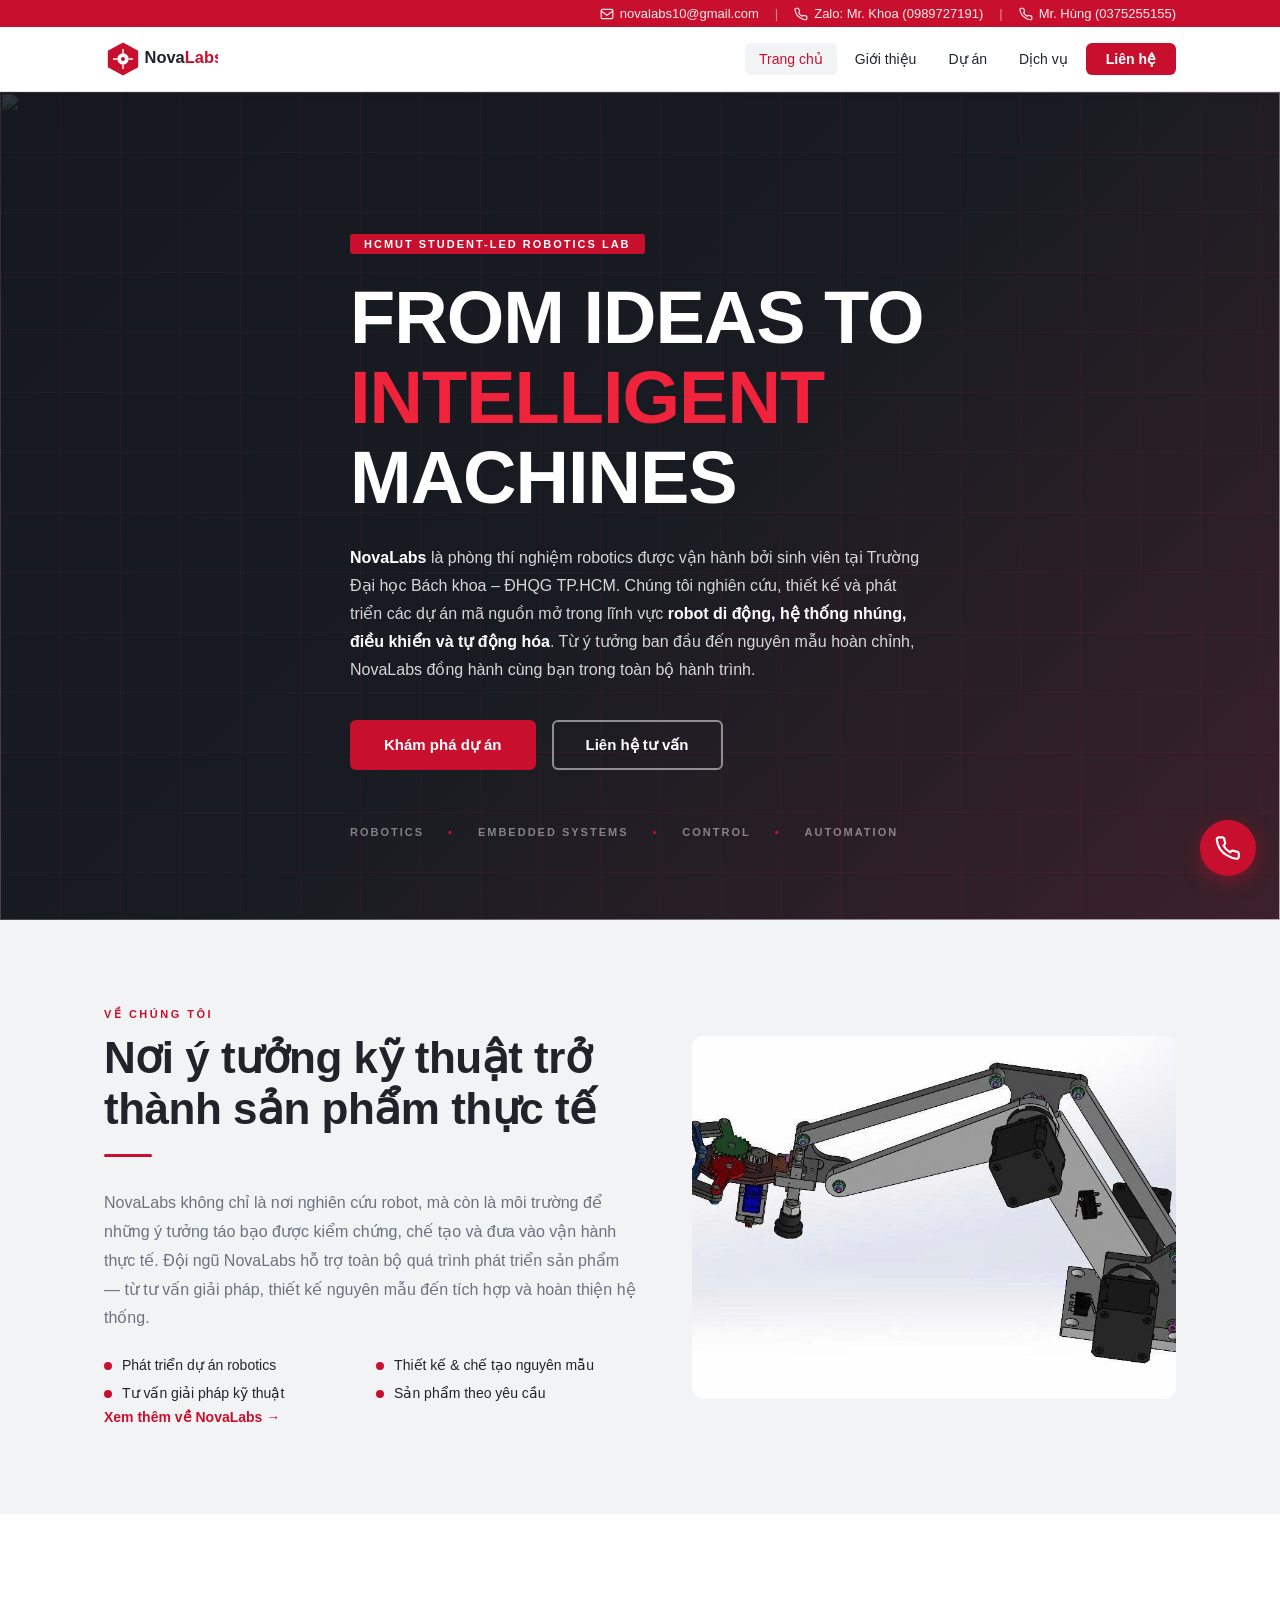
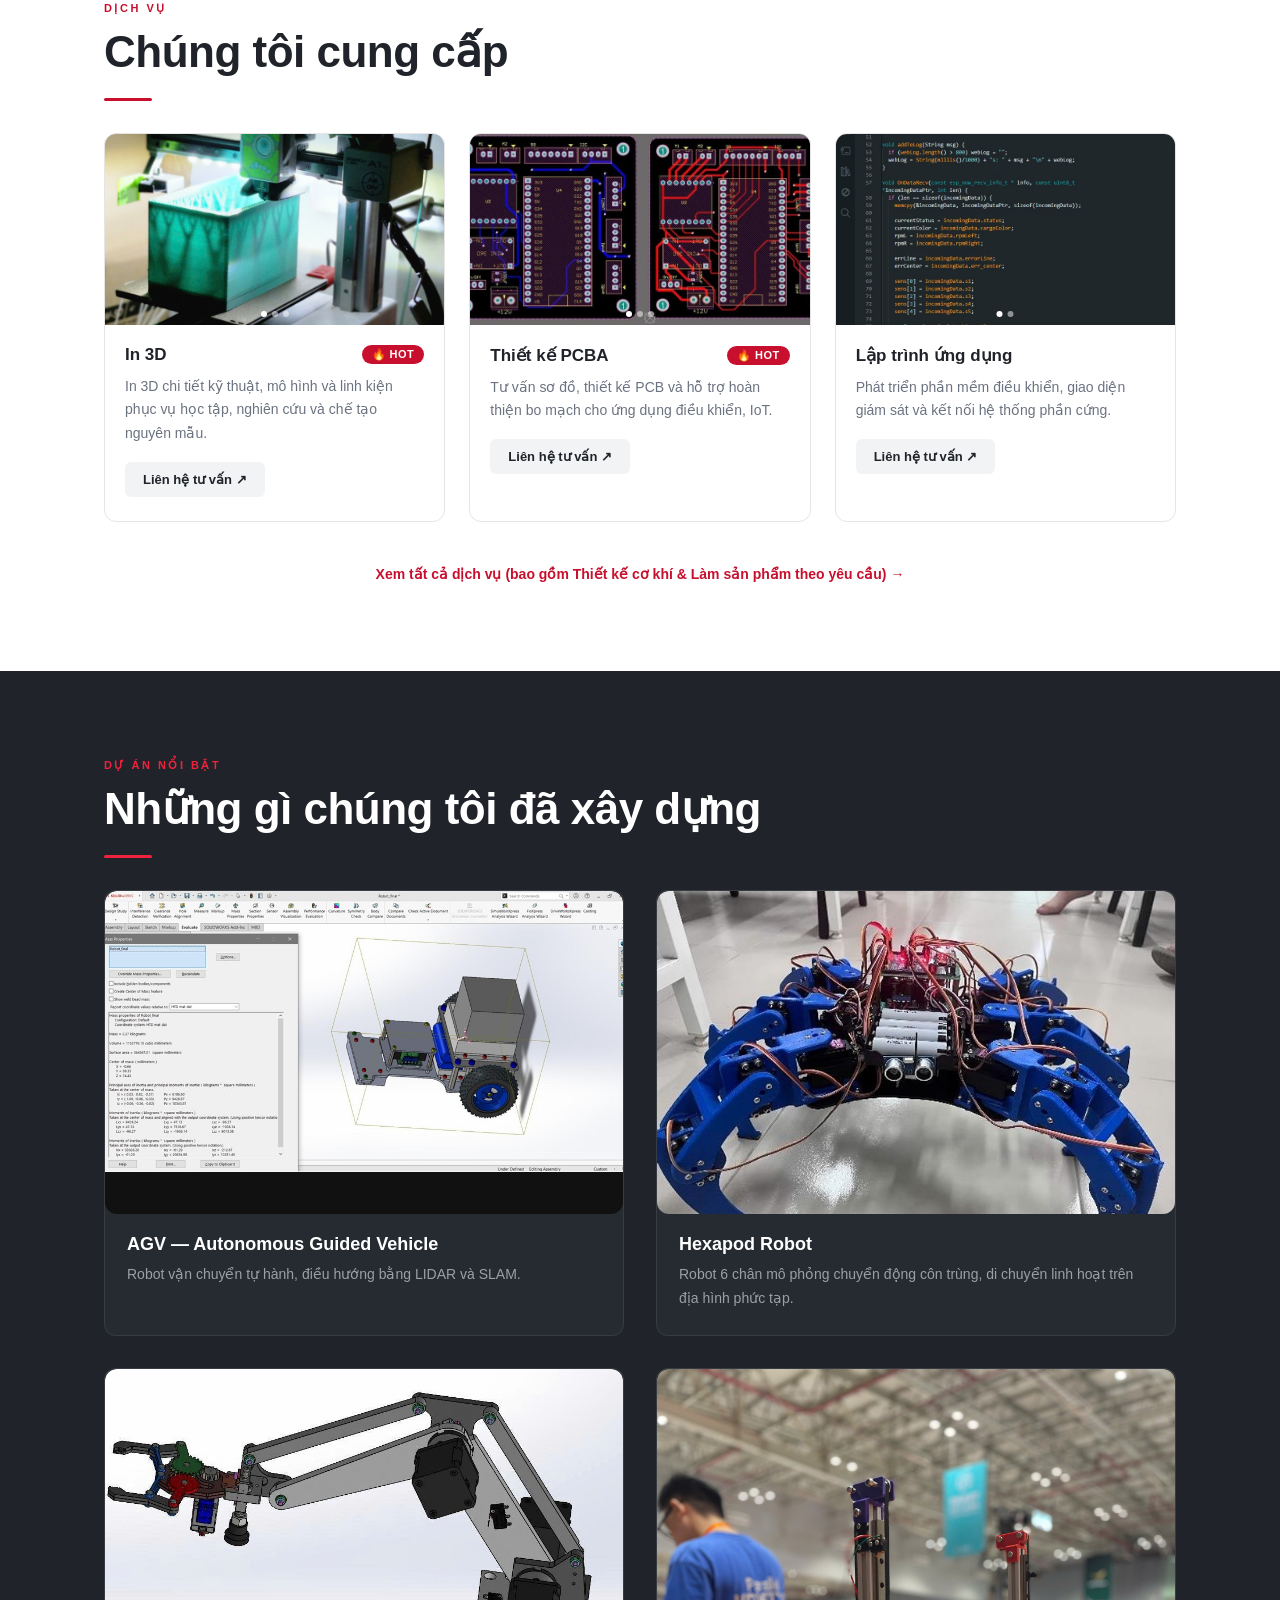
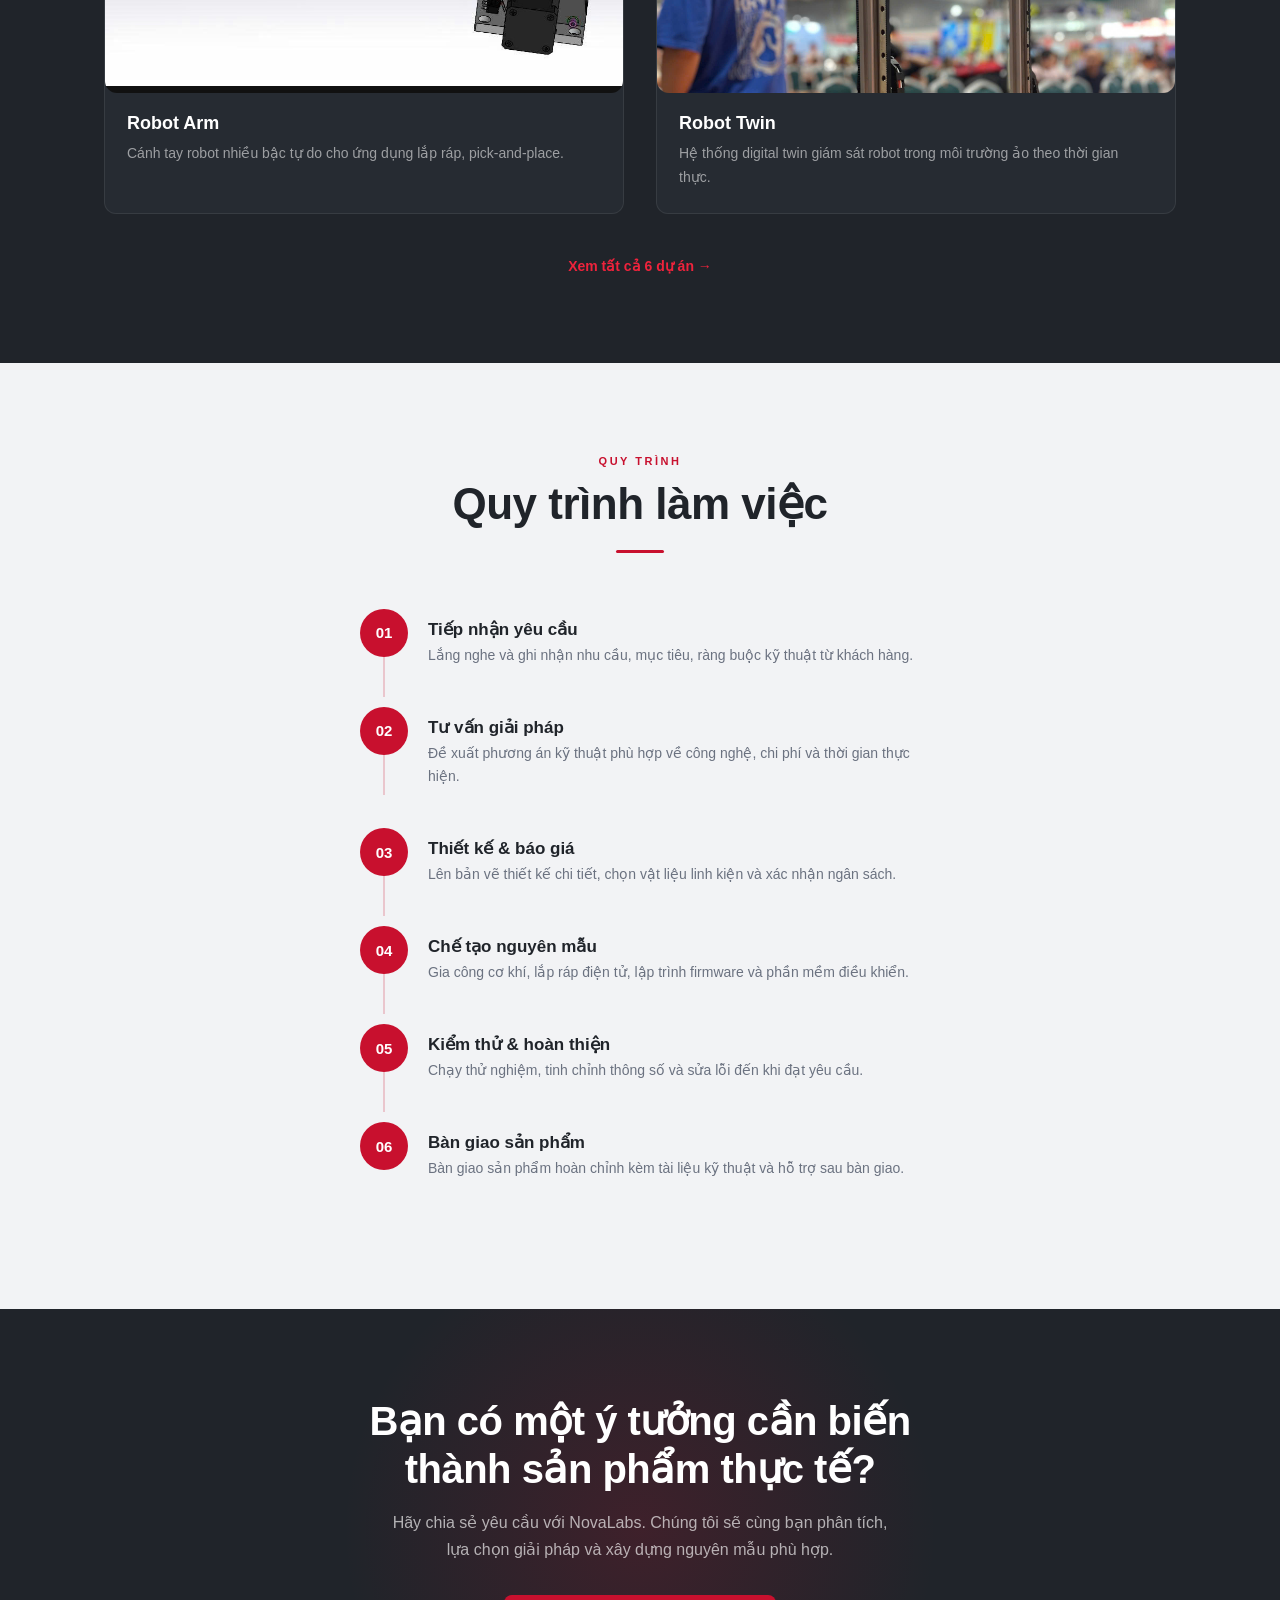
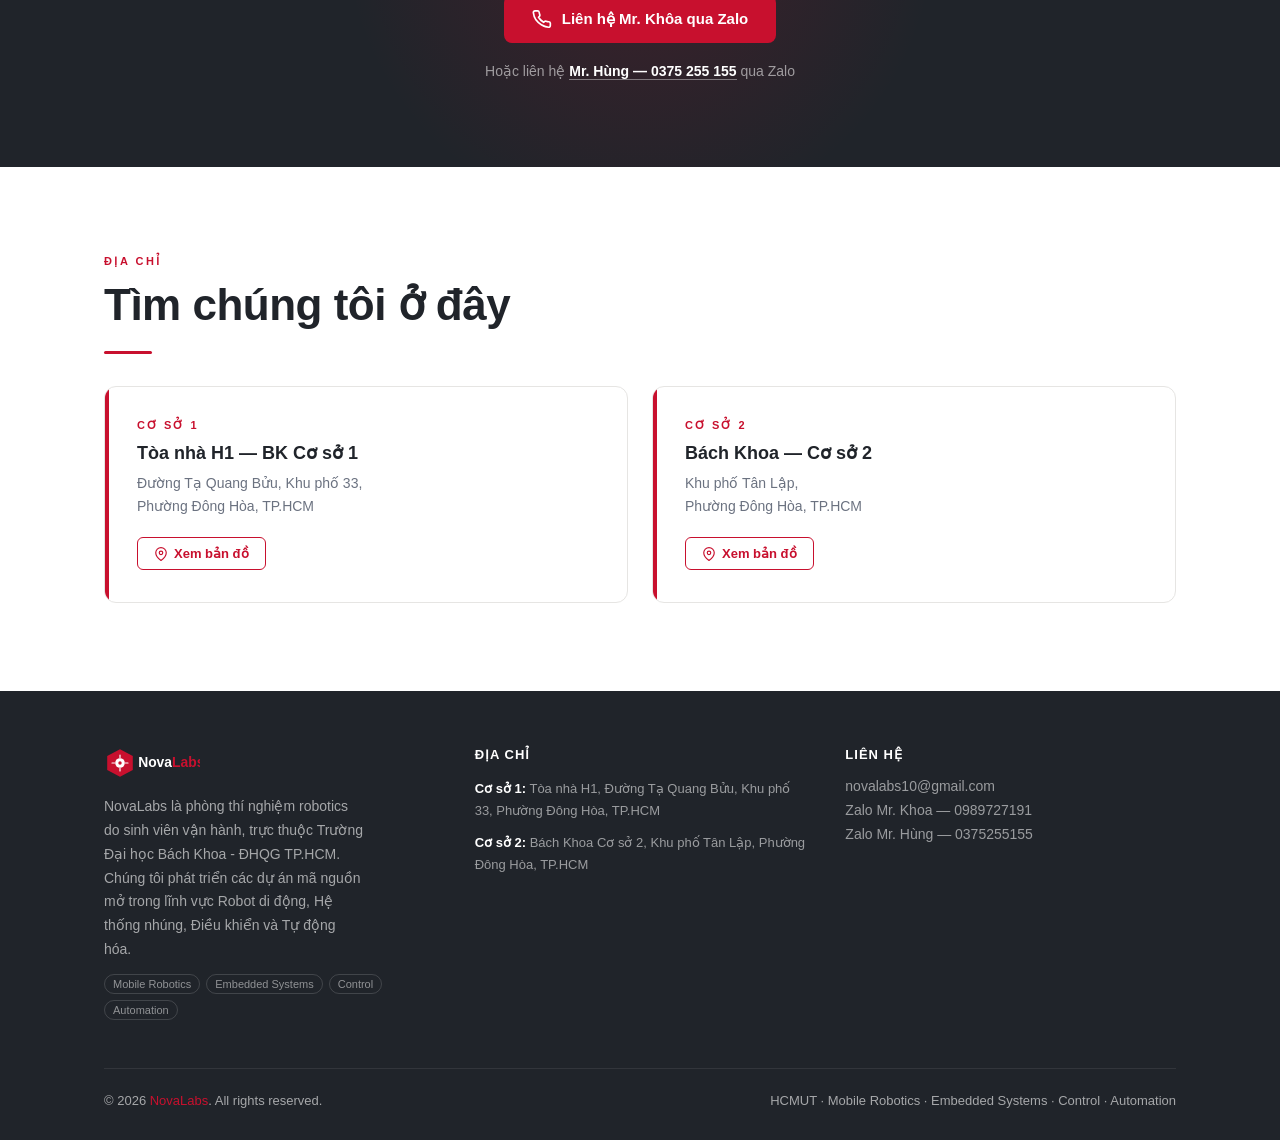
==== index.html @ 03d1bcef "Add files via upload" ====
<!DOCTYPE html>
<html lang="vi">
<head>
<meta charset="UTF-8">
<meta name="viewport" content="width=device-width, initial-scale=1.0">
<title>NovaLabs — HCMUT Student-led Robotics Lab</title>
<link rel="stylesheet" href="css/style.css">
</head>
<body data-page="home">

<div id="site-header"></div>

<!-- HERO -->
<section class="hero" id="hero" style="padding:0;">
  <img src="asset/hcmut_background.jpeg" alt="" class="hero-bg-img">
  <div class="hero-bg-overlay"></div>
  <div class="hero-grid"></div>
  <div class="hero-content">
    <div class="hero-label">HCMUT Student-led Robotics Lab</div>
    <h1 class="hero-title">FROM IDEAS TO<br><span class="accent">INTELLIGENT</span><br>MACHINES</h1>
    <p class="hero-desc">
      <strong>NovaLabs</strong> là phòng thí nghiệm robotics được vận hành bởi sinh viên tại Trường Đại học Bách khoa – ĐHQG TP.HCM.
      Chúng tôi nghiên cứu, thiết kế và phát triển các dự án mã nguồn mở trong lĩnh vực
      <strong>robot di động, hệ thống nhúng, điều khiển và tự động hóa</strong>.
      Từ ý tưởng ban đầu đến nguyên mẫu hoàn chỉnh, NovaLabs đồng hành cùng bạn trong toàn bộ hành trình.
    </p>
    <div class="hero-btns">
      <a href="projects.html" class="btn-primary">Khám phá dự án</a>
      <a href="contact.html" class="btn-outline">Liên hệ tư vấn</a>
    </div>
    <div class="hero-tags">
      <span>ROBOTICS</span><span class="dot">•</span>
      <span>EMBEDDED SYSTEMS</span><span class="dot">•</span>
      <span>CONTROL</span><span class="dot">•</span>
      <span>AUTOMATION</span>
    </div>
  </div>
</section>

<!-- ABOUT PREVIEW -->
<section id="about-preview">
  <div class="section-inner">
    <div class="about-preview-grid">
      <div>
        <div class="section-label">Về chúng tôi</div>
        <h2 class="section-title">Nơi ý tưởng kỹ thuật trở thành sản phẩm thực tế</h2>
        <div class="section-divider"></div>
        <p style="font-size:16px;color:var(--gray);line-height:1.8;margin-bottom:24px;">
          NovaLabs không chỉ là nơi nghiên cứu robot, mà còn là môi trường để những ý tưởng táo bạo được kiểm chứng, chế tạo và đưa vào vận hành thực tế. Đội ngũ NovaLabs hỗ trợ toàn bộ quá trình phát triển sản phẩm — từ tư vấn giải pháp, thiết kế nguyên mẫu đến tích hợp và hoàn thiện hệ thống.
        </p>
        <div class="about-points">
          <div class="about-point">Phát triển dự án robotics</div>
          <div class="about-point">Thiết kế &amp; chế tạo nguyên mẫu</div>
          <div class="about-point">Tư vấn giải pháp kỹ thuật</div>
          <div class="about-point">Sản phẩm theo yêu cầu</div>
        </div>
        <a href="about.html" class="link-more">Xem thêm về NovaLabs →</a>
      </div>
      <div class="about-visual">
        <img src="project/project_robotarm.jpg" alt="NovaLabs Project">
        <div class="about-accent"></div>
      </div>
    </div>
  </div>
</section>

<!-- SERVICES PREVIEW -->
<section id="services">
  <div class="section-inner">
    <div class="section-label">Dịch vụ</div>
    <h2 class="section-title">Chúng tôi cung cấp</h2>
    <div class="section-divider"></div>
    <div class="services-grid">

      <div class="service-card">
        <div class="service-img-wrap" id="home-svc-3d">
          <img src="service/service_in3d_1.jpg" class="active" alt="In 3D">
          <img src="service/service_in3d_2.jpg" alt="In 3D">
          <img src="service/service_in3d_3.jpg" alt="In 3D">
          <div class="service-img-dots" id="home-dots-3d"></div>
        </div>
        <div class="service-card-body">
          <div class="service-head">
            <div class="service-name">In 3D</div>
            <span class="hot-badge">🔥 HOT</span>
          </div>
          <p>In 3D chi tiết kỹ thuật, mô hình và linh kiện phục vụ học tập, nghiên cứu và chế tạo nguyên mẫu.</p>
          <a href="https://zalo.me/84989727191" target="_blank" class="btn-contact">Liên hệ tư vấn ↗</a>
        </div>
      </div>

      <div class="service-card">
        <div class="service-img-wrap" id="home-svc-pcb">
          <img src="service/service_pcb1.jpg" class="active" alt="PCBA">
          <img src="service/service_pcb2.jpg" alt="PCBA">
          <img src="service/service_pcb3.jpg" alt="PCBA">
          <div class="service-img-dots" id="home-dots-pcb"></div>
        </div>
        <div class="service-card-body">
          <div class="service-head">
            <div class="service-name">Thiết kế PCBA</div>
            <span class="hot-badge">🔥 HOT</span>
          </div>
          <p>Tư vấn sơ đồ, thiết kế PCB và hỗ trợ hoàn thiện bo mạch cho ứng dụng điều khiển, IoT.</p>
          <a href="https://zalo.me/84989727191" target="_blank" class="btn-contact">Liên hệ tư vấn ↗</a>
        </div>
      </div>

      <div class="service-card">
        <div class="service-img-wrap" id="home-svc-prog">
          <img src="service/service_programming.jpg" class="active" alt="Lập trình">
          <img src="service/service_programming2.jpg" alt="Lập trình">
          <div class="service-img-dots" id="home-dots-prog"></div>
        </div>
        <div class="service-card-body">
          <div class="service-head">
            <div class="service-name">Lập trình ứng dụng</div>
          </div>
          <p>Phát triển phần mềm điều khiển, giao diện giám sát và kết nối hệ thống phần cứng.</p>
          <a href="https://zalo.me/84989727191" target="_blank" class="btn-contact">Liên hệ tư vấn ↗</a>
        </div>
      </div>

    </div>
    <div style="text-align:center;margin-top:36px;">
      <a href="services.html" class="link-more">Xem tất cả dịch vụ (bao gồm Thiết kế cơ khí &amp; Làm sản phẩm theo yêu cầu) →</a>
    </div>
  </div>
</section>

<!-- PROJECTS PREVIEW -->
<section id="projects-preview">
  <div class="section-inner">
    <div class="section-label">Dự án nổi bật</div>
    <h2 class="section-title">Những gì chúng tôi đã xây dựng</h2>
    <div class="section-divider"></div>
    <div class="projects-grid">
      <div class="project-card">
        <div class="slider-wrap" style="aspect-ratio:16/10;">
          <img src="project/project_agv.jpg" alt="AGV" onclick="openLightbox(this.src)" style="min-width:100%;">
        </div>
        <div class="project-card-body">
          <h3>AGV — Autonomous Guided Vehicle</h3>
          <p>Robot vận chuyển tự hành, điều hướng bằng LIDAR và SLAM.</p>
        </div>
      </div>
      <div class="project-card">
        <div class="slider-wrap" style="aspect-ratio:16/10;">
          <img src="project/project_hexapod.jpg" alt="Hexapod" onclick="openLightbox(this.src)" style="min-width:100%;">
        </div>
        <div class="project-card-body">
          <h3>Hexapod Robot</h3>
          <p>Robot 6 chân mô phỏng chuyển động côn trùng, di chuyển linh hoạt trên địa hình phức tạp.</p>
        </div>
      </div>
      <div class="project-card">
        <div class="slider-wrap" style="aspect-ratio:16/10;">
          <img src="project/project_robotarm.jpg" alt="Robot Arm" onclick="openLightbox(this.src)" style="min-width:100%;">
        </div>
        <div class="project-card-body">
          <h3>Robot Arm</h3>
          <p>Cánh tay robot nhiều bậc tự do cho ứng dụng lắp ráp, pick-and-place.</p>
        </div>
      </div>
      <div class="project-card">
        <div class="slider-wrap" style="aspect-ratio:16/10;">
          <img src="project/project_robottwin.jpg" alt="Robot Twin" onclick="openLightbox(this.src)" style="min-width:100%;">
        </div>
        <div class="project-card-body">
          <h3>Robot Twin</h3>
          <p>Hệ thống digital twin giám sát robot trong môi trường ảo theo thời gian thực.</p>
        </div>
      </div>
    </div>
    <div style="text-align:center;margin-top:36px;">
      <a href="projects.html" class="link-more" style="color:#EF233C;">Xem tất cả 6 dự án →</a>
    </div>
  </div>
</section>

<!-- WORKFLOW -->
<section id="workflow">
  <div class="section-inner">
    <div style="text-align:center; margin-bottom: 56px;">
      <div class="section-label" style="display:inline-block">Quy trình</div>
      <h2 class="section-title">Quy trình làm việc</h2>
      <div class="section-divider" style="margin: 0 auto 0;"></div>
    </div>
    <div class="workflow-steps">
      <div class="workflow-step">
        <div class="step-left"><div class="step-num">01</div><div class="step-line"></div></div>
        <div class="step-content"><h4>Tiếp nhận yêu cầu</h4><p>Lắng nghe và ghi nhận nhu cầu, mục tiêu, ràng buộc kỹ thuật từ khách hàng.</p></div>
      </div>
      <div class="workflow-step">
        <div class="step-left"><div class="step-num">02</div><div class="step-line"></div></div>
        <div class="step-content"><h4>Tư vấn giải pháp</h4><p>Đề xuất phương án kỹ thuật phù hợp về công nghệ, chi phí và thời gian thực hiện.</p></div>
      </div>
      <div class="workflow-step">
        <div class="step-left"><div class="step-num">03</div><div class="step-line"></div></div>
        <div class="step-content"><h4>Thiết kế &amp; báo giá</h4><p>Lên bản vẽ thiết kế chi tiết, chọn vật liệu linh kiện và xác nhận ngân sách.</p></div>
      </div>
      <div class="workflow-step">
        <div class="step-left"><div class="step-num">04</div><div class="step-line"></div></div>
        <div class="step-content"><h4>Chế tạo nguyên mẫu</h4><p>Gia công cơ khí, lắp ráp điện tử, lập trình firmware và phần mềm điều khiển.</p></div>
      </div>
      <div class="workflow-step">
        <div class="step-left"><div class="step-num">05</div><div class="step-line"></div></div>
        <div class="step-content"><h4>Kiểm thử &amp; hoàn thiện</h4><p>Chạy thử nghiệm, tinh chỉnh thông số và sửa lỗi đến khi đạt yêu cầu.</p></div>
      </div>
      <div class="workflow-step">
        <div class="step-left"><div class="step-num">06</div><div class="step-line"></div></div>
        <div class="step-content"><h4>Bàn giao sản phẩm</h4><p>Bàn giao sản phẩm hoàn chỉnh kèm tài liệu kỹ thuật và hỗ trợ sau bàn giao.</p></div>
      </div>
    </div>
  </div>
</section>

<!-- CTA -->
<section class="cta-section">
  <div class="section-inner cta-inner">
    <h2>Bạn có một ý tưởng cần biến thành sản phẩm thực tế?</h2>
    <p>Hãy chia sẻ yêu cầu với NovaLabs. Chúng tôi sẽ cùng bạn phân tích, lựa chọn giải pháp và xây dựng nguyên mẫu phù hợp.</p>
    <a href="https://zalo.me/84989727191" target="_blank" class="btn-zalo-lg">
      <svg width="20" height="20" viewBox="0 0 24 24" fill="none" stroke="currentColor" stroke-width="2"><path d="M22 16.92v3a2 2 0 0 1-2.18 2 19.79 19.79 0 0 1-8.63-3.07A19.5 19.5 0 0 1 4.69 13a19.79 19.79 0 0 1-3.07-8.67A2 2 0 0 1 3.6 2.18h3a2 2 0 0 1 2 1.72c.127.96.361 1.903.7 2.81a2 2 0 0 1-.45 2.11L7.91 9.91a16 16 0 0 0 6.06 6.06l.91-.92a2 2 0 0 1 2.11-.45c.907.339 1.85.573 2.81.7A2 2 0 0 1 22 16.92z"/></svg>
      Liên hệ Mr. Khôa qua Zalo
    </a>
    <div class="cta-secondary">Hoặc liên hệ <a href="https://zalo.me/84375255155" target="_blank">Mr. Hùng — 0375 255 155</a> qua Zalo</div>
  </div>
</section>

<!-- ADDRESS -->
<section id="address">
  <div class="section-inner">
    <div class="section-label">Địa chỉ</div>
    <h2 class="section-title">Tìm chúng tôi ở đây</h2>
    <div class="section-divider"></div>
    <div class="address-grid">
      <div class="address-card">
        <div class="address-num">Cơ sở 1</div>
        <div class="address-name">Tòa nhà H1 — BK Cơ sở 1</div>
        <p class="address-text">Đường Tạ Quang Bửu, Khu phố 33,<br>Phường Đông Hòa, TP.HCM</p>
        <a href="https://maps.google.com/?q=Toa+nha+H1+Truong+Dai+hoc+Bach+Khoa+TP.HCM" target="_blank" class="btn-map">
          <svg width="14" height="14" viewBox="0 0 24 24" fill="none" stroke="currentColor" stroke-width="2"><path d="M21 10c0 7-9 13-9 13s-9-6-9-13a9 9 0 0 1 18 0z"/><circle cx="12" cy="10" r="3"/></svg>
          Xem bản đồ
        </a>
      </div>
      <div class="address-card">
        <div class="address-num">Cơ sở 2</div>
        <div class="address-name">Bách Khoa — Cơ sở 2</div>
        <p class="address-text">Khu phố Tân Lập,<br>Phường Đông Hòa, TP.HCM</p>
        <a href="https://maps.google.com/?q=Truong+Dai+hoc+Bach+Khoa+Co+so+2+Binh+Duong" target="_blank" class="btn-map">
          <svg width="14" height="14" viewBox="0 0 24 24" fill="none" stroke="currentColor" stroke-width="2"><path d="M21 10c0 7-9 13-9 13s-9-6-9-13a9 9 0 0 1 18 0z"/><circle cx="12" cy="10" r="3"/></svg>
          Xem bản đồ
        </a>
      </div>
    </div>
  </div>
</section>

<div id="site-footer"></div>

<div class="lightbox" id="lightbox" onclick="closeLightbox()">
  <button class="lightbox-close" onclick="closeLightbox()">&#215;</button>
  <img id="lightbox-img" src="" alt="Preview">
</div>

<script src="js/components.js"></script>
<script src="js/slider.js"></script>
<script>
  document.addEventListener('DOMContentLoaded', () => {
    initAutoSlider('home-svc-3d', 'home-dots-3d');
    initAutoSlider('home-svc-pcb', 'home-dots-pcb');
    initAutoSlider('home-svc-prog', 'home-dots-prog');
  });
</script>
</body>
</html>
---- css/style.css ----
/* =========================================================
   NovaLabs — style.css
   Single shared stylesheet for all 5 pages (index, about,
   projects, services, contact). Includes responsive rules.
========================================================= */

:root {
  --red: #C8102E;
  --red-bright: #EF233C;
  --dark: #20242A;
  --gray: #6B7280;
  --light-gray: #F2F3F5;
  --white: #FFFFFF;
  --transition: 0.3s ease;
}
* { margin: 0; padding: 0; box-sizing: border-box; }
html { scroll-behavior: smooth; }
body { font-family: 'Segoe UI', Arial, sans-serif; color: var(--dark); background: var(--white); }
img { max-width: 100%; }

/* =================== TOP BAR =================== */
.top-bar { background: var(--red); color: #fff; font-size: 13px; padding: 6px 0; }
.top-bar-inner {
  max-width: 1120px; margin: 0 auto; padding: 0 24px;
  display: flex; justify-content: flex-end; gap: 16px; align-items: center; flex-wrap: wrap;
}
.top-bar-item { color: #fff; text-decoration: none; display: flex; align-items: center; gap: 6px; opacity: 0.92; transition: opacity var(--transition); }
.top-bar-item:hover { opacity: 1; }
.top-bar-item svg { width: 14px; height: 14px; flex-shrink: 0; }
.top-bar-sep { color: rgba(255,255,255,.5); }

/* =================== NAVBAR =================== */
.navbar { position: sticky; top: 0; z-index: 1000; background: var(--white); border-bottom: 1px solid #E6E5E3; box-shadow: 0 1px 8px rgba(0,0,0,.06); }
.navbar-inner { max-width: 1120px; margin: 0 auto; padding: 0 24px; display: flex; align-items: center; justify-content: space-between; height: 64px; }
.logo { display: flex; align-items: center; text-decoration: none; }
.logo-img { height: 38px; width: auto; object-fit: contain; display: block; }
.footer-brand .logo-img { height: 32px; }

.nav-links { display: flex; align-items: center; gap: 4px; list-style: none; }
.nav-links a { text-decoration: none; color: var(--dark); font-size: 14px; font-weight: 500; padding: 8px 14px; border-radius: 6px; transition: background var(--transition), color var(--transition); }
.nav-links a:hover, .nav-links a.active { background: var(--light-gray); color: var(--red); }
.nav-cta { background: var(--red) !important; color: #fff !important; font-weight: 700 !important; padding: 8px 20px !important; border-radius: 6px !important; }
.nav-cta:hover, .nav-cta.active { background: var(--red-bright) !important; color: #fff !important; }
.hamburger { display: none; flex-direction: column; gap: 5px; cursor: pointer; padding: 4px; }
.hamburger span { display: block; width: 24px; height: 2px; background: var(--dark); border-radius: 2px; transition: var(--transition); }

/* =================== FLOATING ZALO BUTTON =================== */
.floating-zalo {
  position: fixed; bottom: 24px; right: 24px; width: 56px; height: 56px; border-radius: 50%;
  background: var(--red); color: #fff; display: flex; align-items: center; justify-content: center;
  box-shadow: 0 6px 20px rgba(200,16,46,.45); z-index: 900; transition: transform var(--transition), background var(--transition);
}
.floating-zalo svg { width: 26px; height: 26px; }
.floating-zalo:hover { transform: scale(1.08); background: var(--red-bright); }

/* =================== SECTION SHARED =================== */
section { padding: 88px 0; }
.section-inner { max-width: 1120px; margin: 0 auto; padding: 0 24px; }
.section-label { font-size: 11px; font-weight: 700; letter-spacing: 2.5px; text-transform: uppercase; color: var(--red); margin-bottom: 12px; }
.section-title { font-size: clamp(26px, 4vw, 44px); font-weight: 800; color: var(--dark); line-height: 1.15; letter-spacing: -0.5px; margin-bottom: 20px; }
.section-divider { width: 48px; height: 3px; background: var(--red); border-radius: 2px; margin-bottom: 32px; }
.link-more { display: inline-flex; align-items: center; gap: 6px; color: var(--red); font-weight: 700; font-size: 14px; text-decoration: none; margin-top: 8px; }
.link-more:hover { color: var(--red-bright); }

/* =================== PAGE HERO (about / projects / services / contact) =================== */
.page-hero { background: var(--dark); padding: 70px 0; position: relative; overflow: hidden; }
.page-hero::before {
  content: ''; position: absolute; top: -100px; right: -100px; width: 400px; height: 400px;
  background: radial-gradient(circle, rgba(200,16,46,.28) 0%, transparent 70%);
}
.page-hero-inner { max-width: 1120px; margin: 0 auto; padding: 0 24px; position: relative; z-index: 1; }
.page-hero-label { display: inline-block; background: var(--red); color: #fff; font-size: 11px; font-weight: 700; letter-spacing: 2px; padding: 4px 14px; border-radius: 3px; margin-bottom: 16px; text-transform: uppercase; }
.page-hero h1 { font-size: clamp(28px, 4vw, 44px); font-weight: 800; color: #fff; letter-spacing: -0.5px; margin-bottom: 12px; }
.page-hero p { font-size: 15px; color: rgba(255,255,255,.65); max-width: 560px; }

/* =================== HOMEPAGE HERO =================== */
.hero { position: relative; min-height: 92vh; display: flex; align-items: center; overflow: hidden; background: var(--dark); }
.hero-bg-img { position: absolute; inset: 0; width: 100%; height: 100%; object-fit: cover; z-index: 0; }
.hero-bg-overlay { position: absolute; inset: 0; z-index: 1; background: linear-gradient(135deg, rgba(20,24,30,.88) 0%, rgba(20,24,30,.68) 50%, rgba(200,16,46,.16) 100%); }
.hero-grid { position: absolute; inset: 0; z-index: 2; background-image: linear-gradient(rgba(200,16,46,.08) 1px, transparent 1px), linear-gradient(90deg, rgba(200,16,46,.08) 1px, transparent 1px); background-size: 60px 60px; pointer-events: none; }
.hero-content { position: relative; z-index: 3; max-width: 1120px; margin: 0 auto; padding: 0 24px; padding-top: 60px; }
.hero-label { display: inline-block; background: var(--red); color: #fff; font-size: 11px; font-weight: 700; letter-spacing: 2px; padding: 4px 14px; border-radius: 3px; margin-bottom: 24px; text-transform: uppercase; }
.hero-title { font-size: clamp(34px, 6vw, 74px); font-weight: 900; color: #fff; line-height: 1.08; letter-spacing: -1px; margin-bottom: 26px; max-width: 820px; }
.hero-title .accent { color: var(--red-bright); }
.hero-desc { font-size: 16px; color: rgba(255,255,255,.82); line-height: 1.75; max-width: 580px; margin-bottom: 36px; }
.hero-desc strong { color: #fff; }
.hero-btns { display: flex; gap: 16px; flex-wrap: wrap; margin-bottom: 56px; }
.btn-primary { background: var(--red); color: #fff; padding: 14px 32px; border-radius: 6px; font-size: 15px; font-weight: 700; text-decoration: none; border: 2px solid var(--red); transition: background var(--transition), transform var(--transition); }
.btn-primary:hover { background: var(--red-bright); border-color: var(--red-bright); transform: translateY(-2px); }
.btn-outline { background: transparent; color: #fff; padding: 14px 32px; border-radius: 6px; font-size: 15px; font-weight: 700; text-decoration: none; border: 2px solid rgba(255,255,255,.5); transition: border-color var(--transition), background var(--transition); }
.btn-outline:hover { border-color: #fff; background: rgba(255,255,255,.08); }
.hero-tags { display: flex; gap: 24px; flex-wrap: wrap; }
.hero-tags span { font-size: 11px; font-weight: 700; letter-spacing: 2px; color: rgba(255,255,255,.45); text-transform: uppercase; }
.hero-tags .dot { color: var(--red); }

/* =================== ABOUT (about.html + homepage preview) =================== */
#about-preview { background: var(--light-gray); }
.about-block { margin-bottom: 48px; }
.about-block:last-child { margin-bottom: 0; }
.about-block h2 { font-size: 24px; font-weight: 800; color: var(--dark); margin-bottom: 16px; }
.about-block p { font-size: 15px; color: var(--gray); line-height: 1.8; margin-bottom: 8px; }
.quote-block { border-left: 3px solid var(--red); padding: 16px 24px; font-size: 16px; font-style: italic; color: var(--dark); background: var(--light-gray); border-radius: 0 8px 8px 0; }
.goal-list { display: grid; grid-template-columns: repeat(3, 1fr); gap: 20px; margin-top: 20px; }
.goal-card { border: 1px solid #E6E5E3; border-radius: 10px; padding: 24px; transition: box-shadow var(--transition), transform var(--transition); }
.goal-card:hover { box-shadow: 0 8px 24px rgba(0,0,0,.08); transform: translateY(-3px); }
.goal-card .num { font-size: 12px; font-weight: 800; color: var(--red); letter-spacing: 1px; margin-bottom: 10px; }
.goal-card h4 { font-size: 16px; font-weight: 700; margin-bottom: 8px; }
.goal-card p { font-size: 14px; color: var(--gray); line-height: 1.6; margin: 0; }

.about-preview-grid { display: grid; grid-template-columns: 1.1fr 1fr; gap: 56px; align-items: center; }
.about-points { display: grid; grid-template-columns: 1fr 1fr; gap: 12px; margin-top: 24px; }
.about-point { display: flex; align-items: flex-start; gap: 10px; font-size: 14px; font-weight: 500; color: var(--dark); }
.about-point::before { content: ''; display: block; width: 8px; height: 8px; background: var(--red); border-radius: 50%; margin-top: 5px; flex-shrink: 0; }
.about-visual { position: relative; border-radius: 12px; overflow: hidden; aspect-ratio: 4/3; }
.about-visual img { width: 100%; height: 100%; object-fit: cover; display: block; }
.about-accent { position: absolute; bottom: -20px; right: -20px; width: 160px; height: 160px; background: var(--red); border-radius: 12px; opacity: 0.12; z-index: -1; }

/* =================== ADDRESS =================== */
.address-grid { display: grid; grid-template-columns: 1fr 1fr; gap: 24px; margin-top: 20px; }
.address-card { border: 1px solid #E6E5E3; border-radius: 12px; padding: 32px; position: relative; overflow: hidden; transition: box-shadow var(--transition); background: var(--white); }
.address-card:hover { box-shadow: 0 8px 32px rgba(0,0,0,.08); }
.address-card::before { content: ''; position: absolute; top: 0; left: 0; width: 4px; height: 100%; background: var(--red); }
.address-num { font-size: 11px; font-weight: 700; letter-spacing: 2px; color: var(--red); text-transform: uppercase; margin-bottom: 10px; }
.address-name { font-size: 18px; font-weight: 700; color: var(--dark); margin-bottom: 8px; }
.address-text { font-size: 14px; color: var(--gray); line-height: 1.7; margin-bottom: 18px; }
.btn-map { display: inline-flex; align-items: center; gap: 6px; border: 1.5px solid var(--red); color: var(--red); font-size: 13px; font-weight: 600; padding: 8px 16px; border-radius: 6px; text-decoration: none; transition: background var(--transition), color var(--transition); }
.btn-map:hover { background: var(--red); color: #fff; }

/* =================== CONTACT PAGE =================== */
.contact-grid { display: grid; grid-template-columns: 1fr 1fr; gap: 56px; }
.contact-info-col h2, .contact-address-col h2 { font-size: 22px; font-weight: 800; margin-bottom: 24px; }
.contact-info-list { display: flex; flex-direction: column; gap: 14px; margin-bottom: 28px; }
.contact-info-item { display: flex; align-items: center; gap: 16px; border: 1px solid #E6E5E3; border-radius: 10px; padding: 16px 20px; text-decoration: none; color: var(--dark); transition: box-shadow var(--transition), border-color var(--transition); }
.contact-info-item:hover { box-shadow: 0 6px 20px rgba(0,0,0,.08); border-color: var(--red); }
.contact-info-icon { width: 44px; height: 44px; border-radius: 50%; background: var(--light-gray); color: var(--red); display: flex; align-items: center; justify-content: center; flex-shrink: 0; }
.contact-info-label { font-size: 12px; color: var(--gray); margin-bottom: 2px; }
.contact-info-value { font-size: 15px; font-weight: 700; }
.btn-zalo-lg { display: inline-flex; align-items: center; gap: 10px; background: var(--red); color: #fff; font-size: 15px; font-weight: 700; padding: 14px 28px; border-radius: 8px; text-decoration: none; transition: background var(--transition), transform var(--transition); }
.btn-zalo-lg:hover { background: var(--red-bright); transform: translateY(-2px); }

/* =================== SERVICES (services.html) =================== */
.services-list { display: flex; flex-direction: column; gap: 40px; }
.service-row { display: grid; grid-template-columns: 340px 1fr; gap: 40px; align-items: center; padding-bottom: 40px; border-bottom: 1px solid #E6E5E3; }
.services-list .service-row:last-child { border-bottom: none; padding-bottom: 0; }
.service-row-body .service-head { display: flex; align-items: center; gap: 12px; margin-bottom: 12px; }
.service-row-body h3 { font-size: 20px; font-weight: 800; color: var(--dark); }
.hot-text { color: var(--red); }
.hot-badge { display: inline-flex; align-items: center; gap: 3px; background: var(--red); color: #fff; font-size: 11px; font-weight: 700; padding: 3px 10px; border-radius: 20px; letter-spacing: 0.5px; }
.service-row-body p { font-size: 15px; color: var(--gray); line-height: 1.75; margin-bottom: 18px; }
.btn-contact { display: inline-flex; align-items: center; gap: 6px; background: var(--light-gray); color: var(--dark); font-size: 13px; font-weight: 600; padding: 10px 18px; border-radius: 6px; text-decoration: none; transition: background var(--transition), color var(--transition); }
.btn-contact:hover { background: var(--red); color: #fff; }
.service-no-img { aspect-ratio: 4/3; border-radius: 10px; background: var(--light-gray); color: #C6C9CE; display: flex; align-items: center; justify-content: center; }

/* =================== HOMEPAGE SERVICE PREVIEW CARDS =================== */
.services-grid { display: grid; grid-template-columns: repeat(3, 1fr); gap: 24px; }
.service-card { border: 1px solid #E6E5E3; border-radius: 12px; overflow: hidden; background: var(--white); transition: box-shadow var(--transition), transform var(--transition); position: relative; }
.service-card:hover { box-shadow: 0 8px 32px rgba(0,0,0,.10); transform: translateY(-4px); }
.service-img-wrap { aspect-ratio: 16/9; background: var(--light-gray); position: relative; overflow: hidden; }
.service-img-wrap img { position: absolute; inset: 0; width: 100%; height: 100%; object-fit: cover; opacity: 0; transition: opacity 0.5s ease; }
.service-img-wrap img.active { opacity: 1; }
.service-img-dots { position: absolute; bottom: 8px; left: 50%; transform: translateX(-50%); display: flex; gap: 5px; z-index: 2; }
.service-img-dots span { width: 6px; height: 6px; border-radius: 50%; background: rgba(255,255,255,.5); cursor: pointer; transition: background var(--transition); }
.service-img-dots span.active { background: #fff; }
.service-card-body { padding: 20px 20px 24px; }
.service-card-body .service-head { display: flex; align-items: center; justify-content: space-between; margin-bottom: 10px; }
.service-card-body .service-name { font-size: 17px; font-weight: 700; color: var(--dark); }
.service-card-body p { font-size: 14px; color: var(--gray); line-height: 1.7; margin-bottom: 16px; }

/* =================== PROJECTS (projects.html) =================== */
.projects-grid { display: grid; grid-template-columns: repeat(2, 1fr); gap: 32px; }
.project-card { border: 1px solid #E6E5E3; border-radius: 12px; overflow: hidden; background: var(--white); transition: box-shadow var(--transition), transform var(--transition); }
.project-card:hover { box-shadow: 0 8px 32px rgba(0,0,0,.10); transform: translateY(-4px); }
.project-card-body { padding: 20px 22px 24px; }
.project-card-body h3 { font-size: 18px; font-weight: 800; color: var(--dark); margin-bottom: 8px; }
.project-card-body p { font-size: 14px; color: var(--gray); line-height: 1.7; }

/* Homepage projects teaser strip (dark) */
#projects-preview { background: var(--dark); }
#projects-preview .section-title { color: #fff; }
#projects-preview .section-label { color: var(--red-bright); }
#projects-preview .section-divider { background: var(--red-bright); }
#projects-preview .project-card { background: #262b32; border-color: rgba(255,255,255,.08); }
#projects-preview .project-card-body h3 { color: #fff; }
#projects-preview .project-card-body p { color: rgba(255,255,255,.55); }

/* =================== SLIDER (shared: manual track slider) =================== */
.slider-wrap { position: relative; border-radius: 12px; overflow: hidden; background: #111; aspect-ratio: 4/3; }
.slider-track { display: flex; height: 100%; transition: transform 0.45s cubic-bezier(.4,0,.2,1); }
.slider-track img { min-width: 100%; height: 100%; object-fit: cover; cursor: zoom-in; display: block; }
.slider-nav { position: absolute; top: 50%; transform: translateY(-50%); display: flex; justify-content: space-between; width: 100%; padding: 0 10px; pointer-events: none; }
.slider-btn { background: rgba(20,24,30,.7); border: 1px solid rgba(255,255,255,.15); color: #fff; width: 36px; height: 36px; border-radius: 50%; display: flex; align-items: center; justify-content: center; cursor: pointer; pointer-events: all; transition: background var(--transition); font-size: 15px; }
.slider-btn:hover { background: var(--red); border-color: var(--red); }
.slider-dots { position: absolute; bottom: 10px; left: 50%; transform: translateX(-50%); display: flex; gap: 6px; }
.slider-dots span { width: 7px; height: 7px; border-radius: 50%; background: rgba(255,255,255,.4); cursor: pointer; transition: background var(--transition); }
.slider-dots span.active { background: var(--red-bright); }

/* =================== LIGHTBOX =================== */
.lightbox { display: none; position: fixed; inset: 0; background: rgba(0,0,0,.92); z-index: 9999; align-items: center; justify-content: center; }
.lightbox.open { display: flex; }
.lightbox img { max-width: 90vw; max-height: 88vh; border-radius: 8px; object-fit: contain; }
.lightbox-close { position: absolute; top: 20px; right: 24px; color: #fff; font-size: 32px; cursor: pointer; opacity: 0.7; transition: opacity var(--transition); background: none; border: none; }
.lightbox-close:hover { opacity: 1; }

/* =================== WORKFLOW (homepage) =================== */
#workflow { background: var(--light-gray); }
.workflow-steps { display: flex; flex-direction: column; max-width: 560px; margin: 0 auto; }
.workflow-step { display: flex; align-items: flex-start; gap: 20px; }
.step-left { display: flex; flex-direction: column; align-items: center; flex-shrink: 0; }
.step-num { width: 48px; height: 48px; border-radius: 50%; background: var(--red); color: #fff; font-size: 15px; font-weight: 800; display: flex; align-items: center; justify-content: center; flex-shrink: 0; }
.step-line { width: 2px; flex: 1; min-height: 40px; background: var(--red); opacity: 0.2; }
.workflow-step:last-child .step-line { display: none; }
.step-content { padding-top: 10px; padding-bottom: 40px; }
.step-content h4 { font-size: 17px; font-weight: 700; color: var(--dark); margin-bottom: 4px; }
.step-content p { font-size: 14px; color: var(--gray); line-height: 1.65; }

/* =================== CTA SECTION (shared) =================== */
.cta-section { background: var(--dark); text-align: center; position: relative; overflow: hidden; }
.cta-section::before { content: ''; position: absolute; top: -80px; left: 50%; transform: translateX(-50%); width: 600px; height: 600px; background: radial-gradient(circle, rgba(200,16,46,.18) 0%, transparent 70%); pointer-events: none; }
.cta-inner { position: relative; z-index: 1; }
.cta-section h2 { font-size: clamp(24px, 4vw, 40px); font-weight: 900; color: #fff; max-width: 640px; margin: 0 auto 16px; letter-spacing: -0.5px; line-height: 1.2; }
.cta-section p { font-size: 16px; color: rgba(255,255,255,.65); max-width: 520px; margin: 0 auto 32px; line-height: 1.7; }
.cta-secondary { margin-top: 20px; font-size: 14px; color: rgba(255,255,255,.55); }
.cta-secondary a { color: #fff; font-weight: 700; text-decoration: none; border-bottom: 1px solid rgba(255,255,255,.4); }
.cta-secondary a:hover { border-color: var(--red-bright); color: var(--red-bright); }

/* =================== FOOTER =================== */
footer { background: var(--dark); padding: 56px 0 32px; color: rgba(255,255,255,.6); }
.footer-inner { max-width: 1120px; margin: 0 auto; padding: 0 24px; }
.footer-top { display: grid; grid-template-columns: 1fr 1fr 1fr; gap: 40px; margin-bottom: 48px; }
.footer-brand .logo { margin-bottom: 16px; }
.footer-brand p { font-size: 14px; line-height: 1.7; max-width: 260px; }
.footer-tags { display: flex; flex-wrap: wrap; gap: 6px; margin-top: 12px; }
.footer-tag { font-size: 11px; padding: 3px 8px; border: 1px solid rgba(255,255,255,.15); border-radius: 20px; color: rgba(255,255,255,.5); }
.footer-col h5 { font-size: 13px; font-weight: 700; color: #fff; text-transform: uppercase; letter-spacing: 1px; margin-bottom: 16px; }
.footer-col p { font-size: 13px; line-height: 1.7; margin-bottom: 10px; color: rgba(255,255,255,.55); }
.footer-col a { display: block; color: rgba(255,255,255,.55); font-size: 14px; text-decoration: none; margin-bottom: 8px; transition: color var(--transition); }
.footer-col a:hover { color: var(--red-bright); }
.footer-bottom { border-top: 1px solid rgba(255,255,255,.08); padding-top: 24px; display: flex; align-items: center; justify-content: space-between; font-size: 13px; flex-wrap: wrap; gap: 8px; }
.footer-bottom .red { color: var(--red); }

/* =================== RESPONSIVE =================== */
@media (max-width: 900px) {
  .service-row { grid-template-columns: 1fr; }
  .goal-list { grid-template-columns: 1fr 1fr; }
  .projects-grid { grid-template-columns: 1fr; }
}

@media (max-width: 768px) {
  .hamburger { display: flex; }
  .nav-links { display: none; position: fixed; inset: 65px 0 0 0; background: #fff; flex-direction: column; align-items: flex-start; padding: 24px; gap: 8px; border-top: 1px solid #E6E5E3; z-index: 999; overflow-y: auto; }
  .nav-links.open { display: flex; }
  .nav-links a { font-size: 16px; width: 100%; padding: 12px 16px; }

  .about-preview-grid, .contact-grid, .footer-top { grid-template-columns: 1fr; }
  .about-points, .address-grid, .goal-list { grid-template-columns: 1fr; }
  .services-grid { grid-template-columns: 1fr 1fr; }
  .hero-title { font-size: 34px; }
  .about-visual { order: -1; }
  .top-bar-inner { justify-content: center; font-size: 12px; gap: 12px; }
  .footer-bottom { flex-direction: column; text-align: center; }
}

@media (max-width: 480px) {
  .services-grid { grid-template-columns: 1fr; }
  .hero-btns { flex-direction: column; }
  .floating-zalo { width: 48px; height: 48px; bottom: 16px; right: 16px; }
}
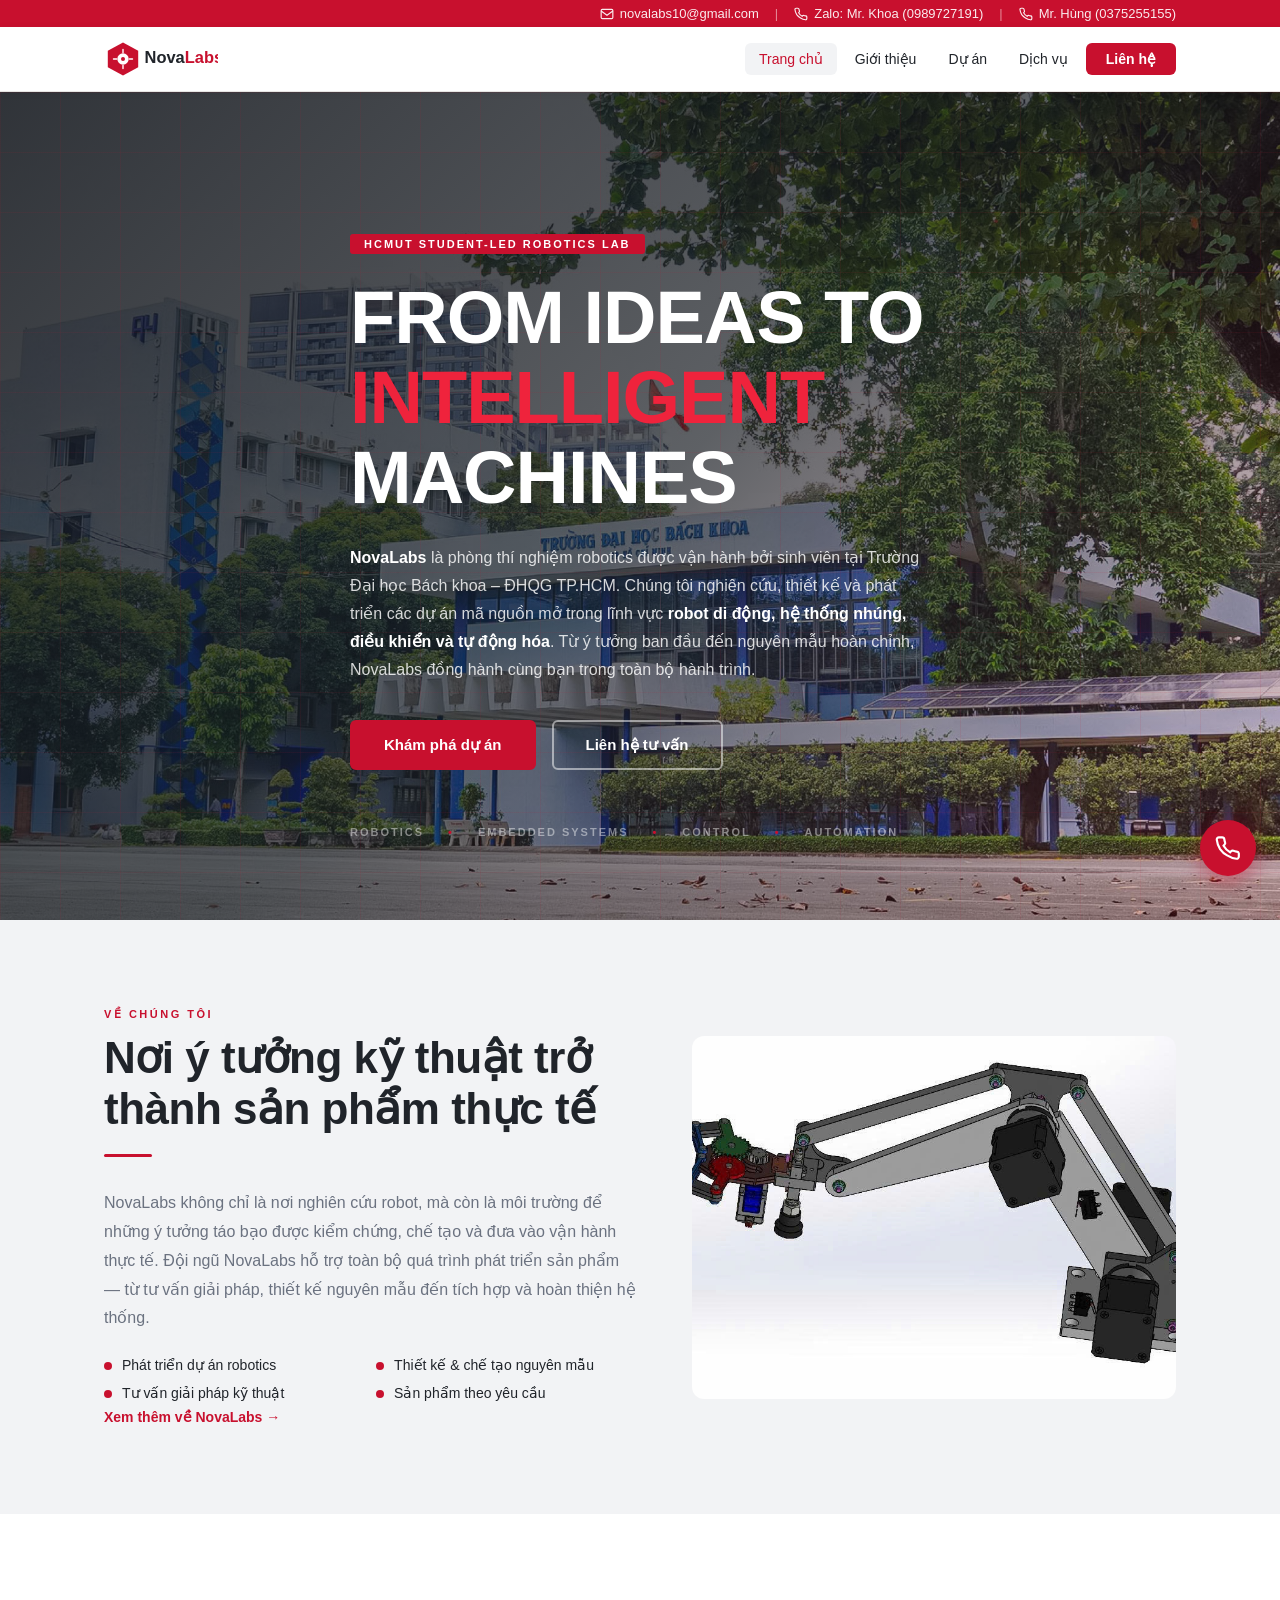
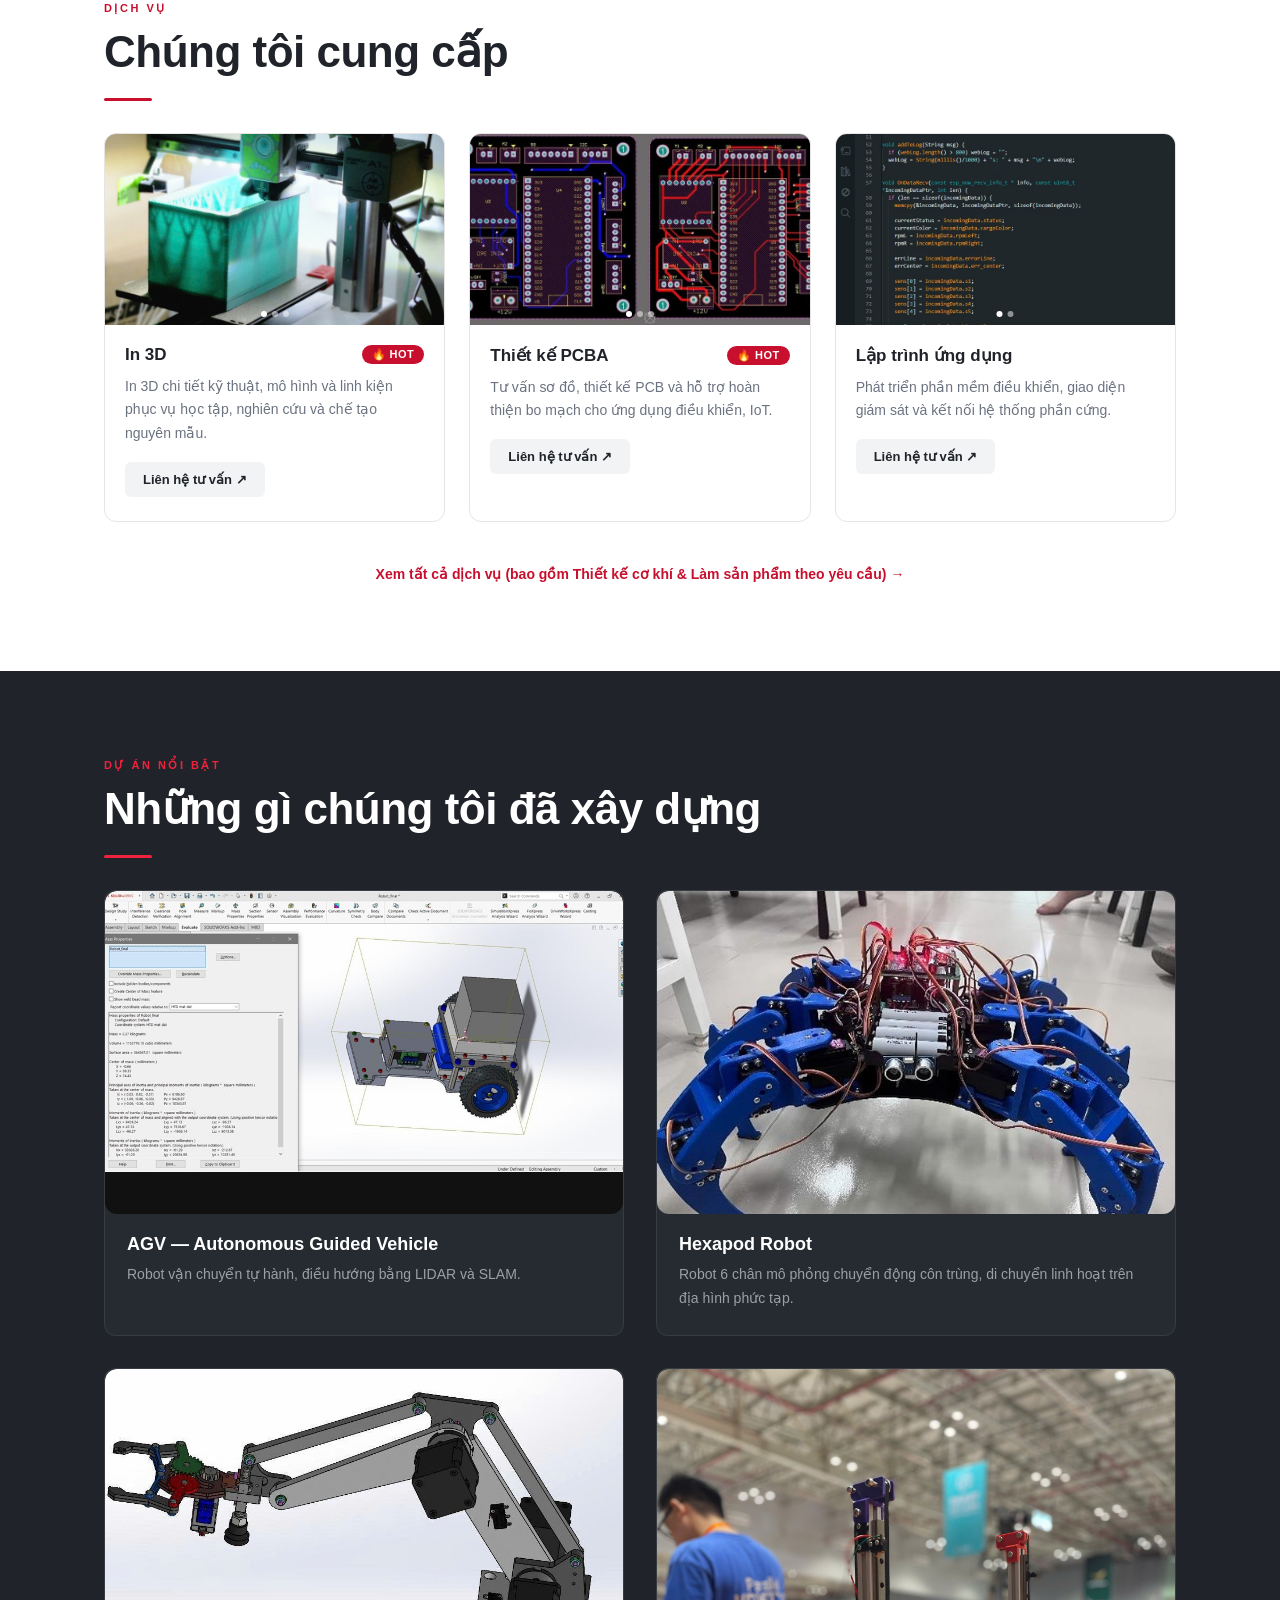
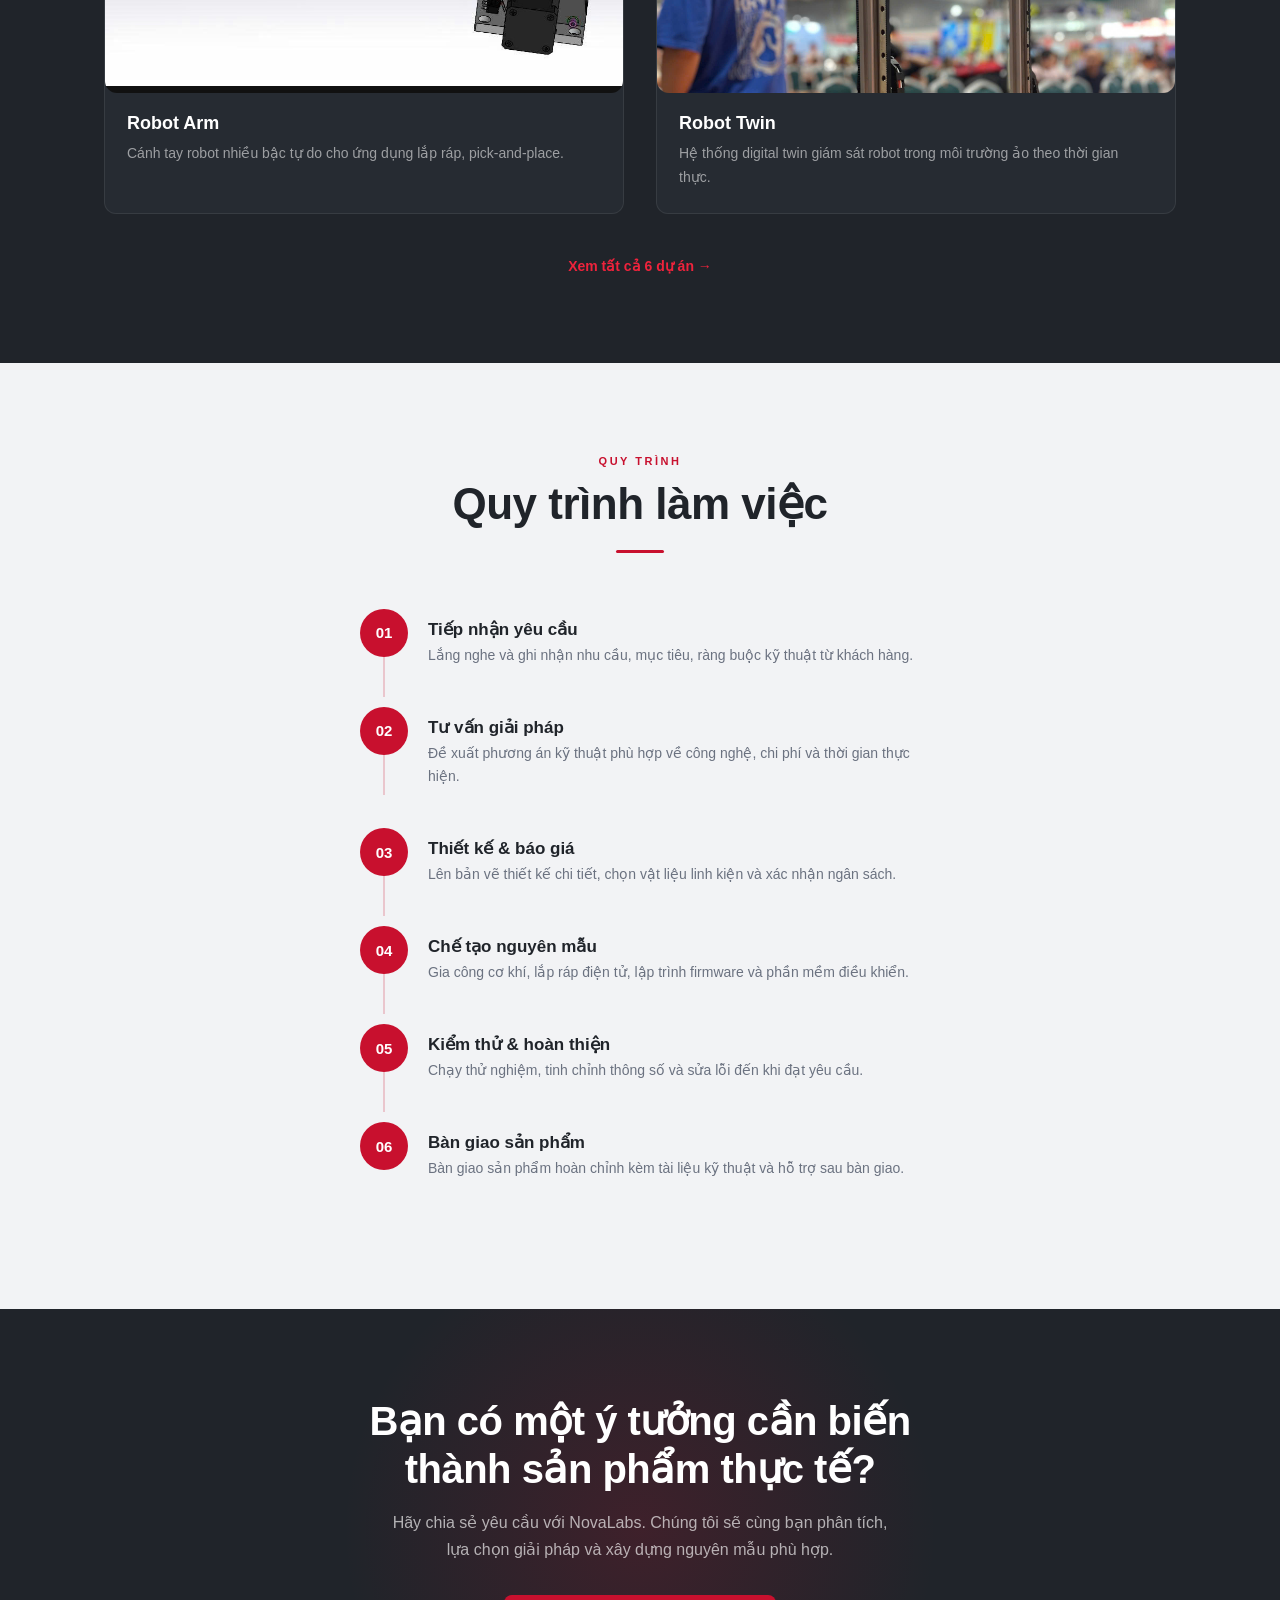
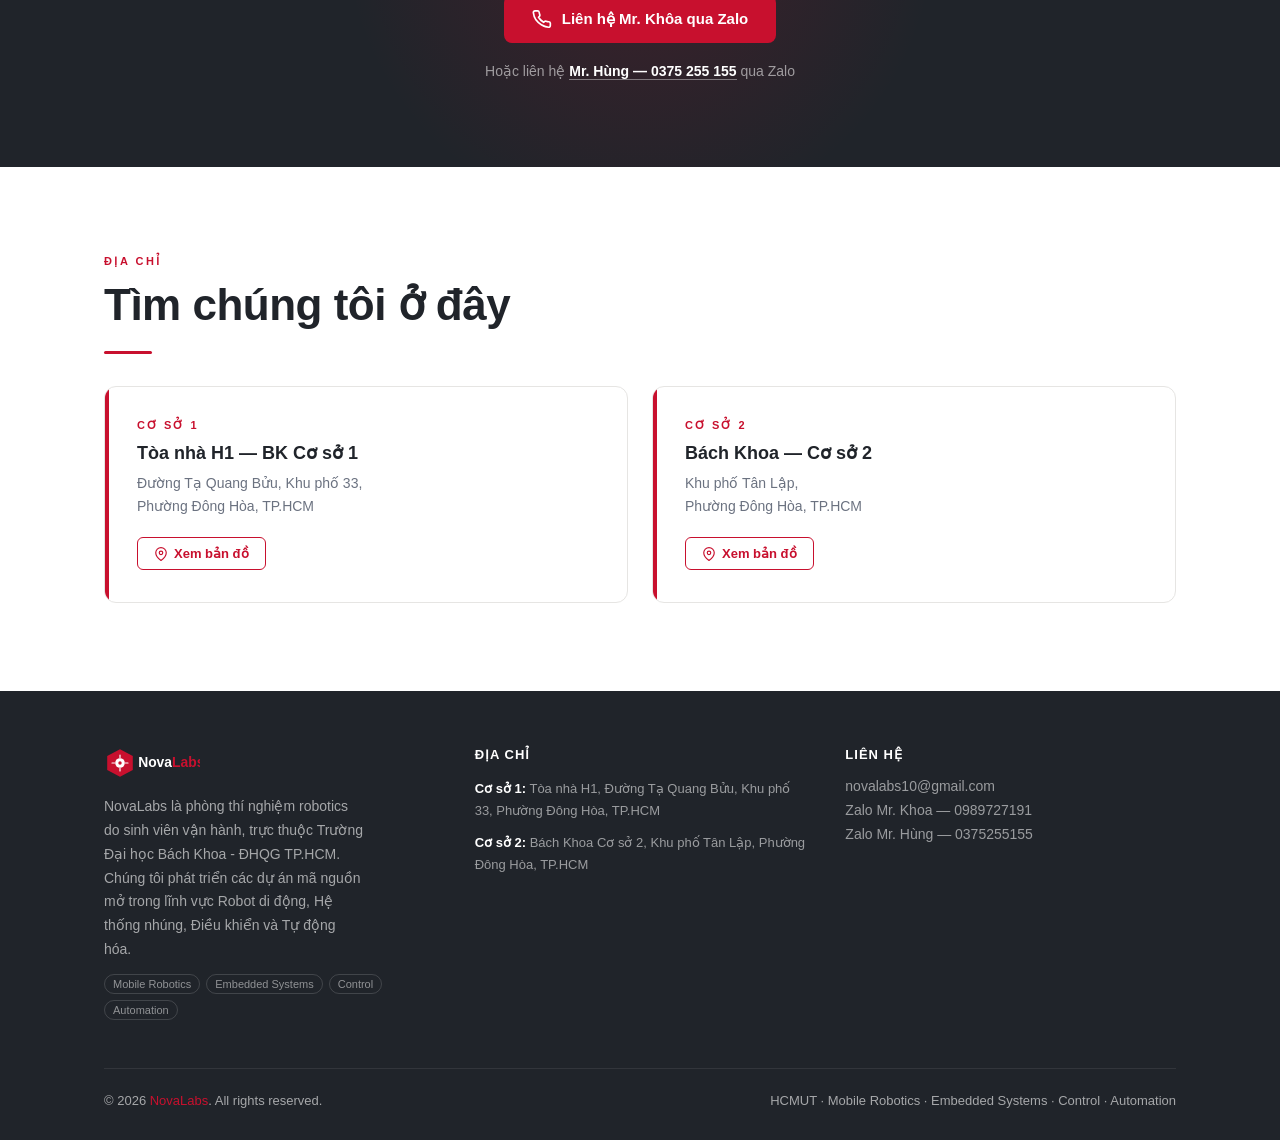
==== commit 7fedbc7b: "Update index.html" ====
--- a/index.html
+++ b/index.html
@@ -12,7 +12,7 @@
 
 <!-- HERO -->
 <section class="hero" id="hero" style="padding:0;">
-  <img src="asset/hcmut_background.jpeg" alt="" class="hero-bg-img">
+  <img src="assets/hcmut_background.jpeg" alt="" class="hero-bg-img">
   <div class="hero-bg-overlay"></div>
   <div class="hero-grid"></div>
   <div class="hero-content">
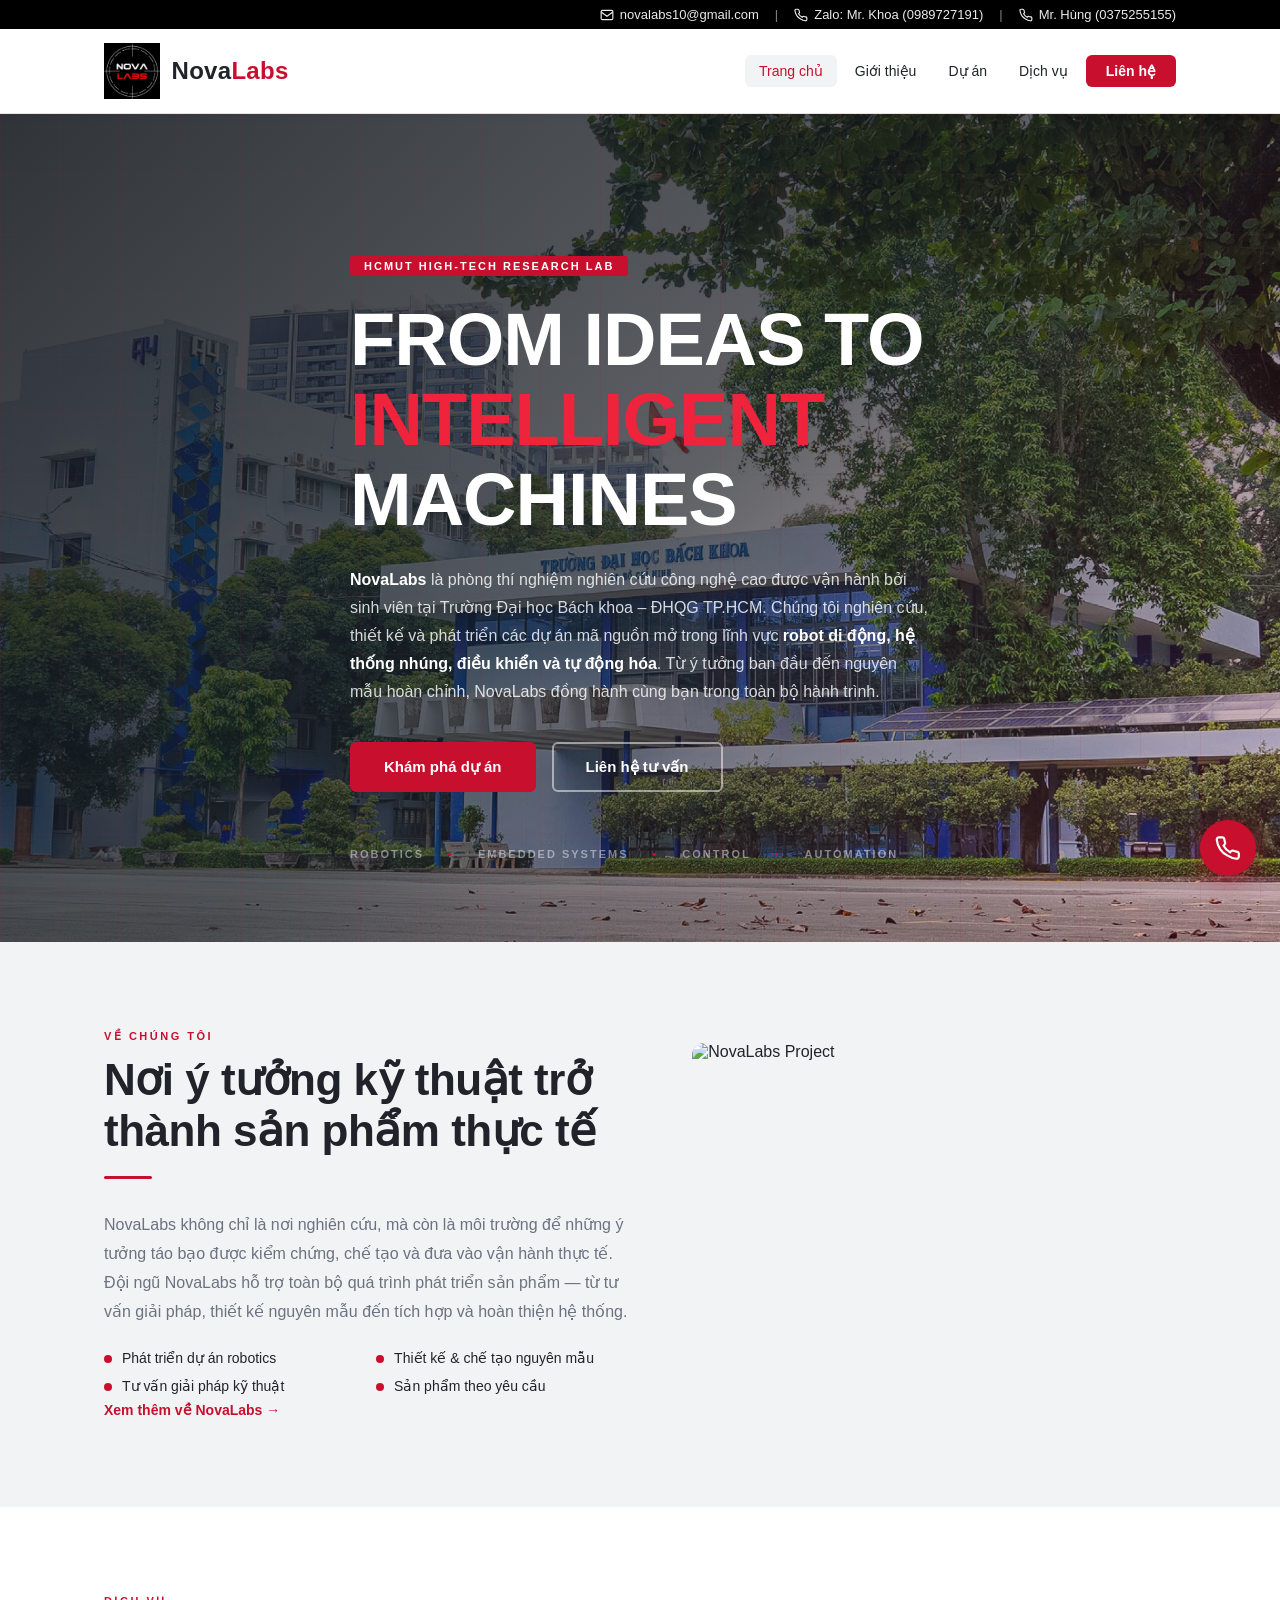
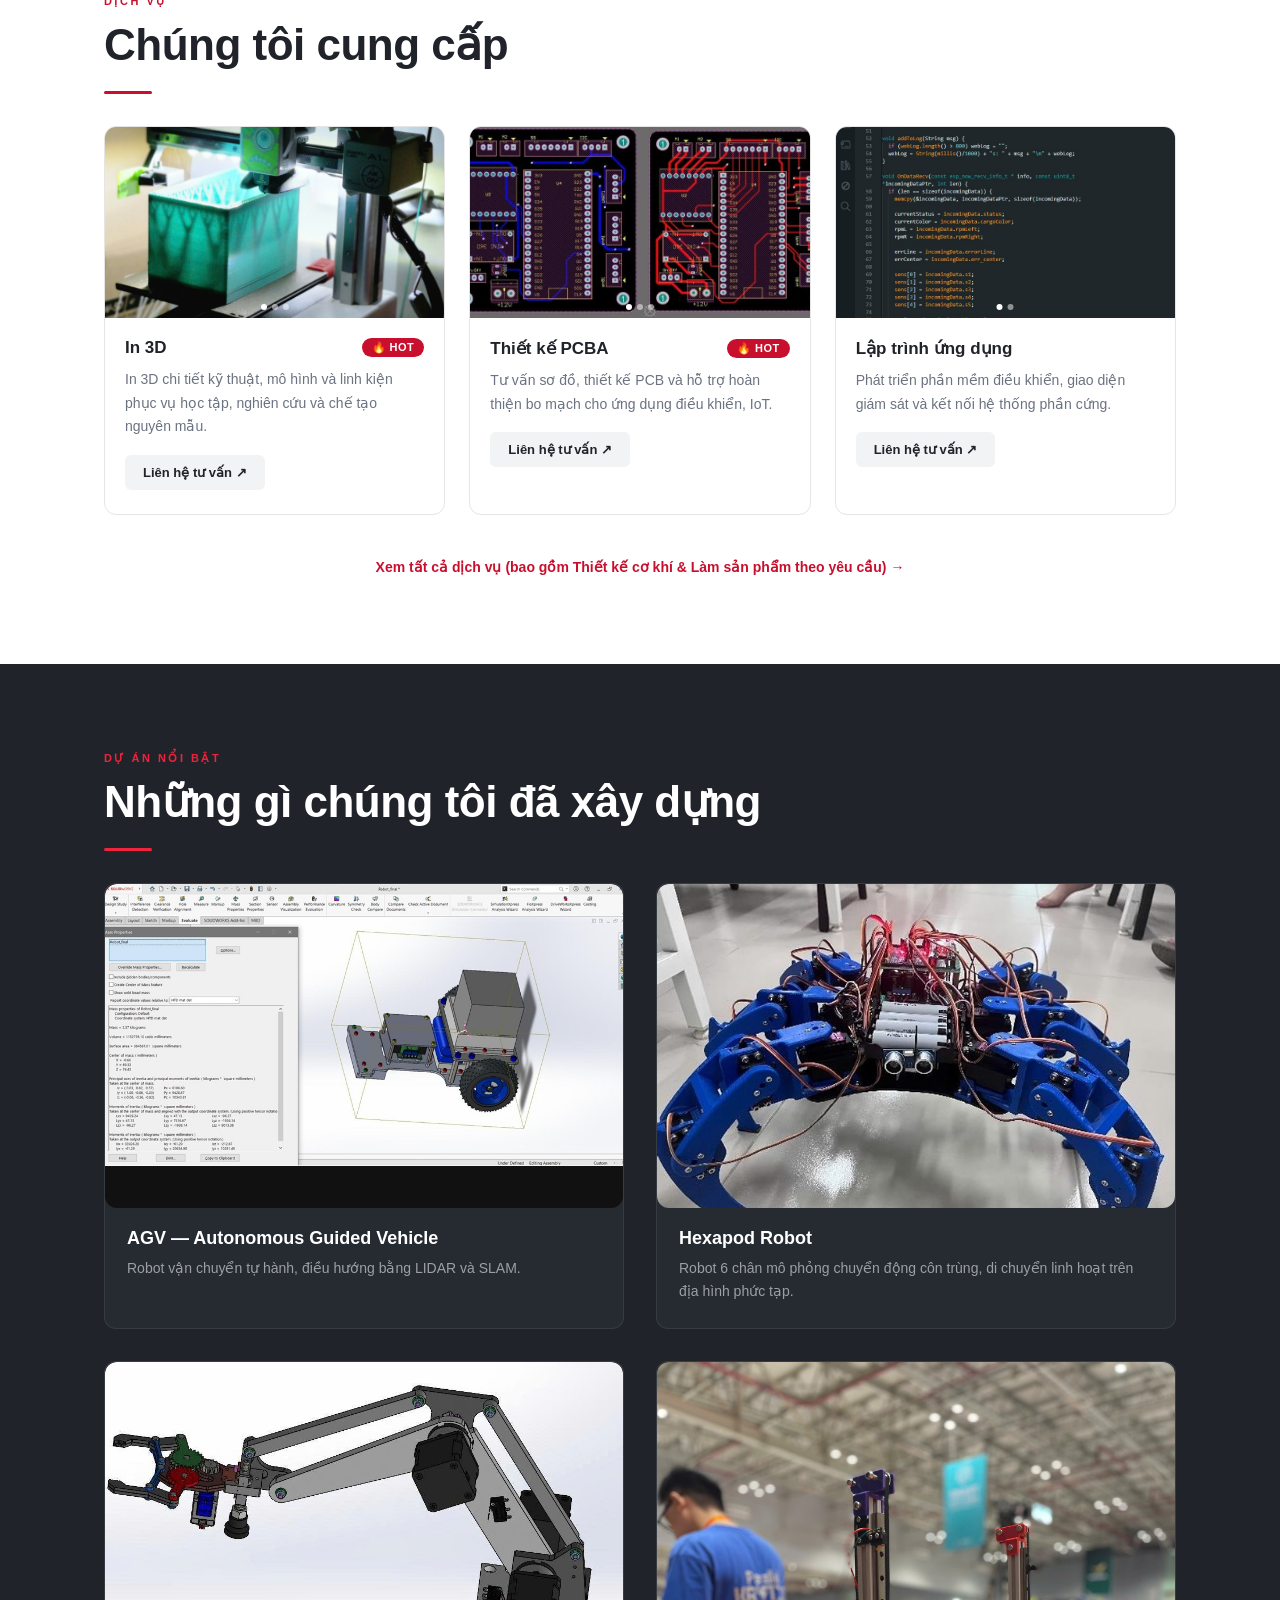
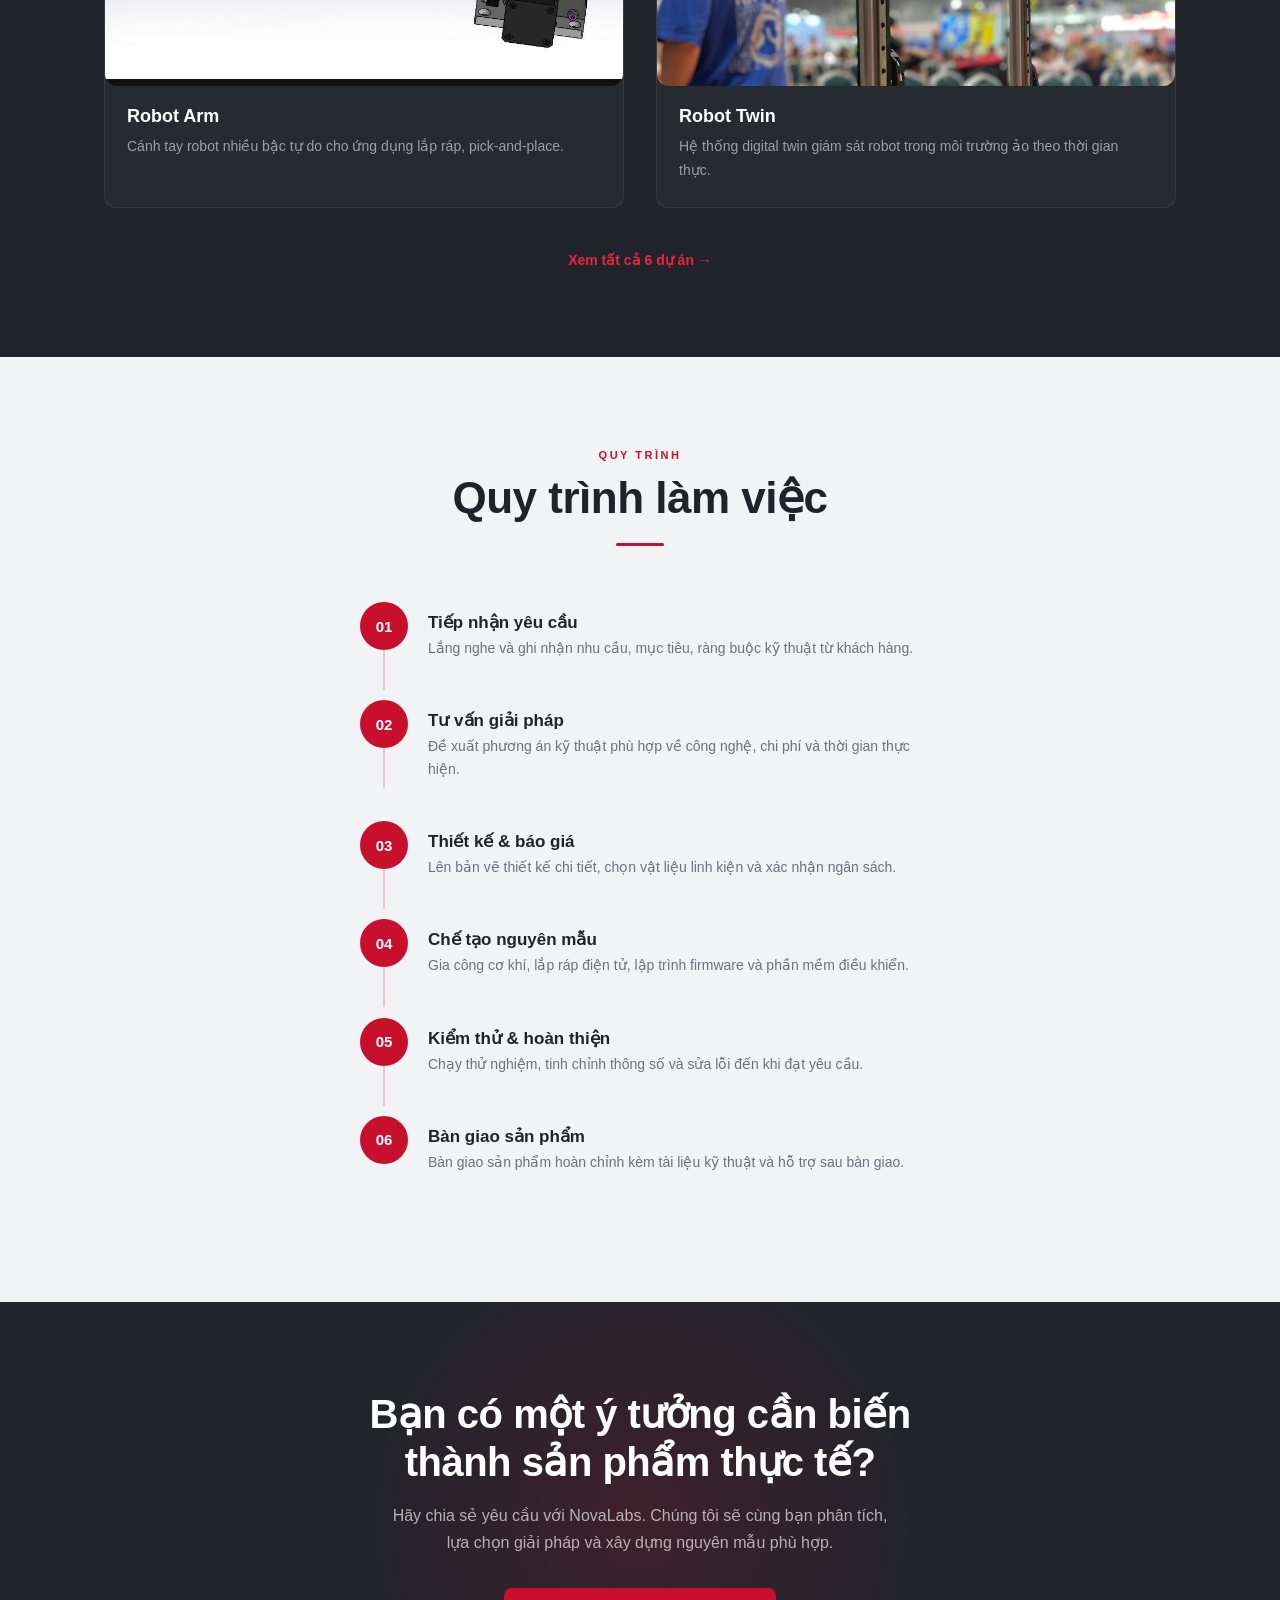
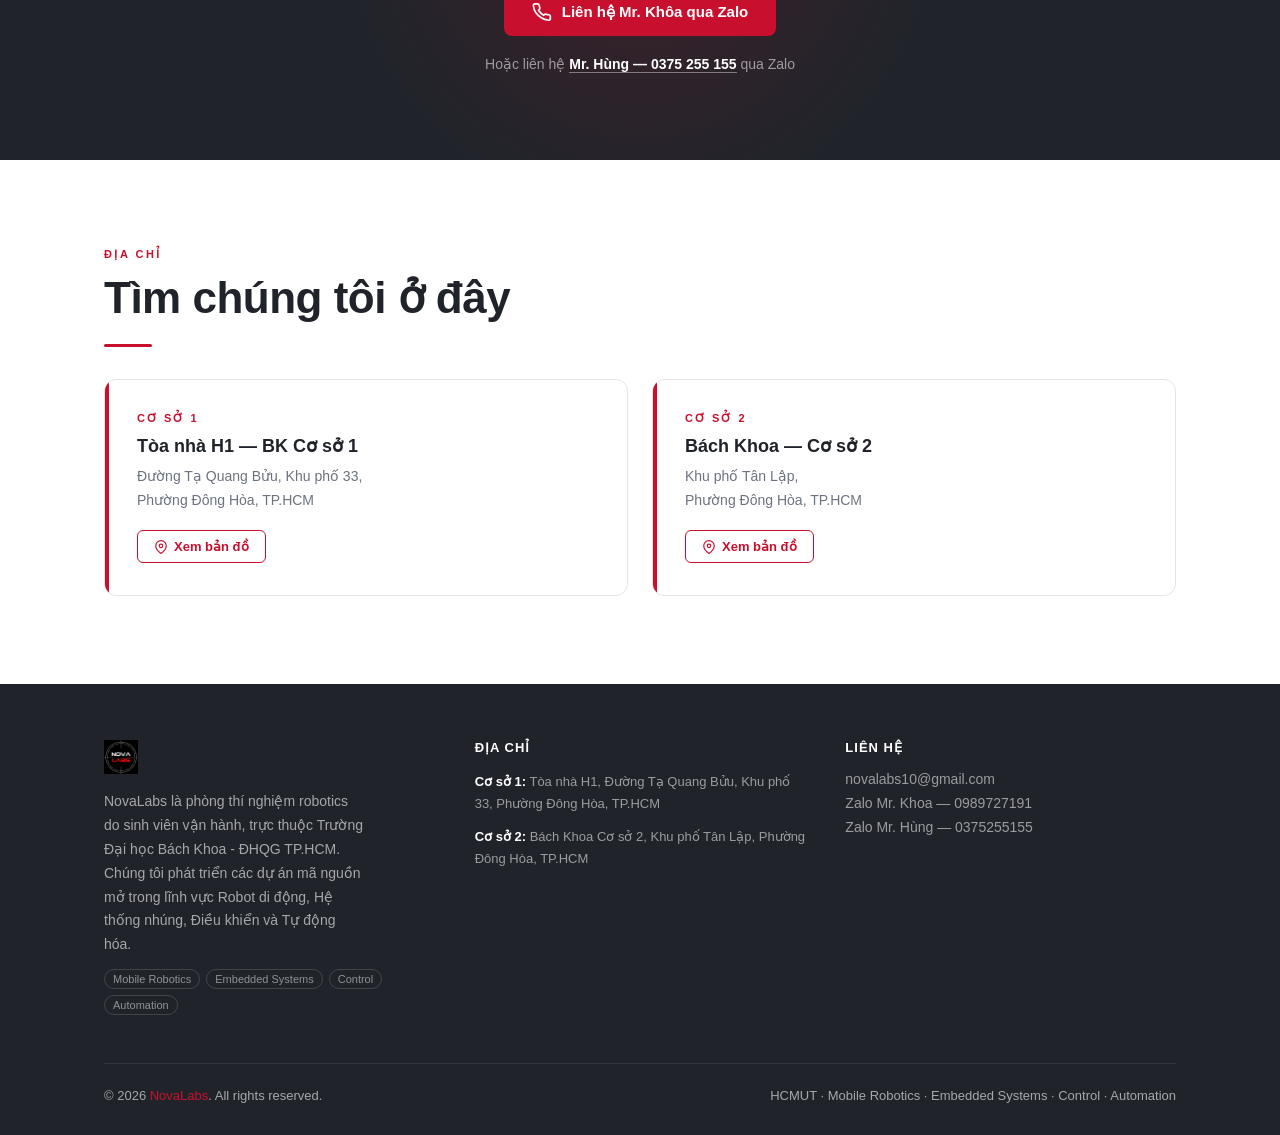
==== commit b1256b50: "Update index.html" ====
--- a/index.html
+++ b/index.html
@@ -16,10 +16,10 @@
   <div class="hero-bg-overlay"></div>
   <div class="hero-grid"></div>
   <div class="hero-content">
-    <div class="hero-label">HCMUT Student-led Robotics Lab</div>
+    <div class="hero-label">HCMUT High-tech Research Lab</div>
     <h1 class="hero-title">FROM IDEAS TO<br><span class="accent">INTELLIGENT</span><br>MACHINES</h1>
     <p class="hero-desc">
-      <strong>NovaLabs</strong> là phòng thí nghiệm robotics được vận hành bởi sinh viên tại Trường Đại học Bách khoa – ĐHQG TP.HCM.
+      <strong>NovaLabs</strong> là phòng thí nghiệm nghiên cứu công nghệ cao được vận hành bởi sinh viên tại Trường Đại học Bách khoa – ĐHQG TP.HCM.
       Chúng tôi nghiên cứu, thiết kế và phát triển các dự án mã nguồn mở trong lĩnh vực
       <strong>robot di động, hệ thống nhúng, điều khiển và tự động hóa</strong>.
       Từ ý tưởng ban đầu đến nguyên mẫu hoàn chỉnh, NovaLabs đồng hành cùng bạn trong toàn bộ hành trình.
@@ -46,7 +46,7 @@
         <h2 class="section-title">Nơi ý tưởng kỹ thuật trở thành sản phẩm thực tế</h2>
         <div class="section-divider"></div>
         <p style="font-size:16px;color:var(--gray);line-height:1.8;margin-bottom:24px;">
-          NovaLabs không chỉ là nơi nghiên cứu robot, mà còn là môi trường để những ý tưởng táo bạo được kiểm chứng, chế tạo và đưa vào vận hành thực tế. Đội ngũ NovaLabs hỗ trợ toàn bộ quá trình phát triển sản phẩm — từ tư vấn giải pháp, thiết kế nguyên mẫu đến tích hợp và hoàn thiện hệ thống.
+          NovaLabs không chỉ là nơi nghiên cứu, mà còn là môi trường để những ý tưởng táo bạo được kiểm chứng, chế tạo và đưa vào vận hành thực tế. Đội ngũ NovaLabs hỗ trợ toàn bộ quá trình phát triển sản phẩm — từ tư vấn giải pháp, thiết kế nguyên mẫu đến tích hợp và hoàn thiện hệ thống.
         </p>
         <div class="about-points">
           <div class="about-point">Phát triển dự án robotics</div>
@@ -57,7 +57,7 @@
         <a href="about.html" class="link-more">Xem thêm về NovaLabs →</a>
       </div>
       <div class="about-visual">
-        <img src="project/project_robotarm.jpg" alt="NovaLabs Project">
+        <img src="service/service_in3d_1" alt="NovaLabs Project">
         <div class="about-accent"></div>
       </div>
     </div>
--- a/css/style.css
+++ b/css/style.css
@@ -19,7 +19,7 @@
 img { max-width: 100%; }
 
 /* =================== TOP BAR =================== */
-.top-bar { background: var(--red); color: #fff; font-size: 13px; padding: 6px 0; }
+.top-bar { background: #000000; color: #fff; font-size: 13px; padding: 7px 0; }
 .top-bar-inner {
   max-width: 1120px; margin: 0 auto; padding: 0 24px;
   display: flex; justify-content: flex-end; gap: 16px; align-items: center; flex-wrap: wrap;
@@ -31,10 +31,13 @@
 
 /* =================== NAVBAR =================== */
 .navbar { position: sticky; top: 0; z-index: 1000; background: var(--white); border-bottom: 1px solid #E6E5E3; box-shadow: 0 1px 8px rgba(0,0,0,.06); }
-.navbar-inner { max-width: 1120px; margin: 0 auto; padding: 0 24px; display: flex; align-items: center; justify-content: space-between; height: 64px; }
-.logo { display: flex; align-items: center; text-decoration: none; }
-.logo-img { height: 38px; width: auto; object-fit: contain; display: block; }
-.footer-brand .logo-img { height: 32px; }
+.navbar-inner { max-width: 1120px; margin: 0 auto; padding: 0 24px; display: flex; align-items: center; justify-content: space-between; height: 84px; }
+.logo { display: flex; align-items: center; gap: 12px; text-decoration: none; }
+.logo-img { height: 56px; width: auto; object-fit: contain; display: block; }
+.footer-brand .logo-img { height: 34px; }
+.logo-text { font-size: 1.5rem; font-weight: 800; letter-spacing: 0.3px; color: var(--dark); line-height: 1; white-space: nowrap; }
+.logo-text .accent { color: var(--red); }
+.footer-brand .logo-text { color: #fff; }
 
 .nav-links { display: flex; align-items: center; gap: 4px; list-style: none; }
 .nav-links a { text-decoration: none; color: var(--dark); font-size: 14px; font-weight: 500; padding: 8px 14px; border-radius: 6px; transition: background var(--transition), color var(--transition); }
@@ -247,7 +250,9 @@
 
 @media (max-width: 768px) {
   .hamburger { display: flex; }
-  .nav-links { display: none; position: fixed; inset: 65px 0 0 0; background: #fff; flex-direction: column; align-items: flex-start; padding: 24px; gap: 8px; border-top: 1px solid #E6E5E3; z-index: 999; overflow-y: auto; }
+  .logo-text { font-size: 1.2rem; }
+  .logo-img { height: 42px; }
+  .nav-links { display: none; position: fixed; inset: 84px 0 0 0; background: #fff; flex-direction: column; align-items: flex-start; padding: 24px; gap: 8px; border-top: 1px solid #E6E5E3; z-index: 999; overflow-y: auto; }
   .nav-links.open { display: flex; }
   .nav-links a { font-size: 16px; width: 100%; padding: 12px 16px; }
 
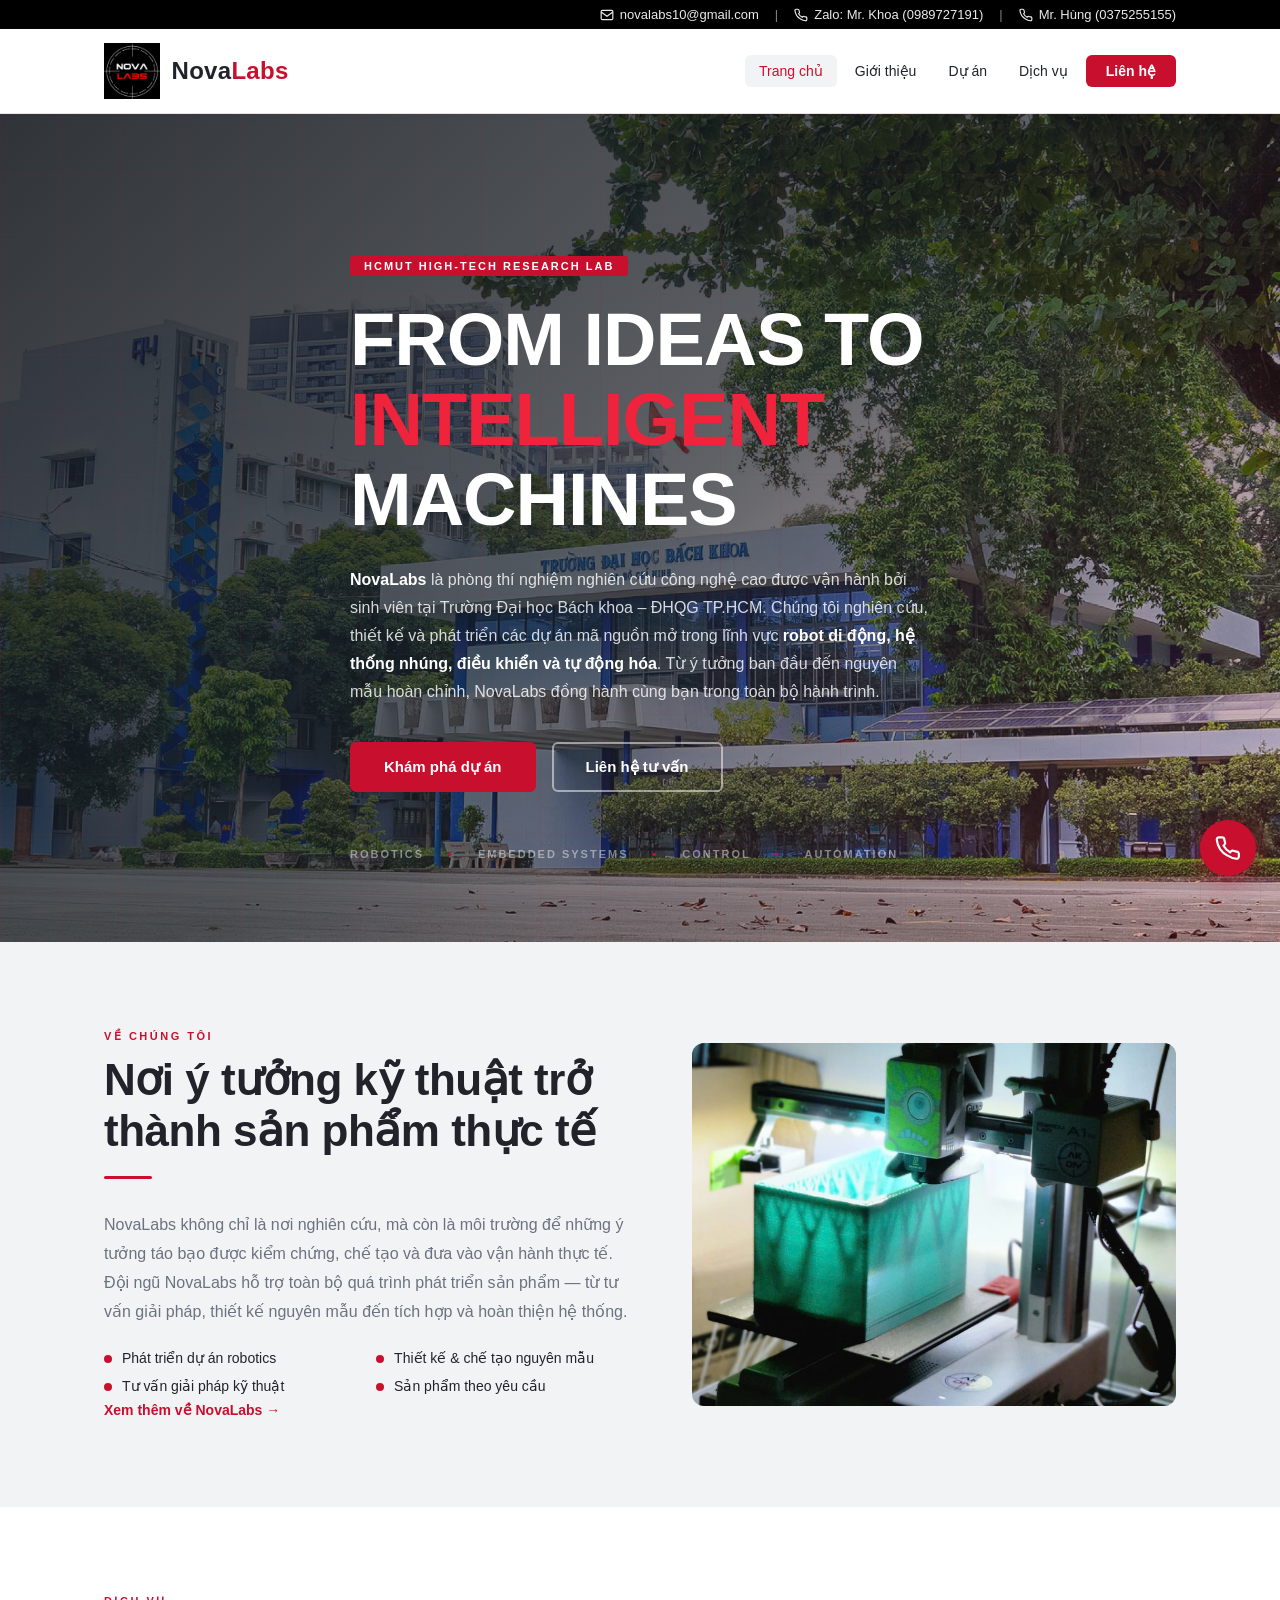
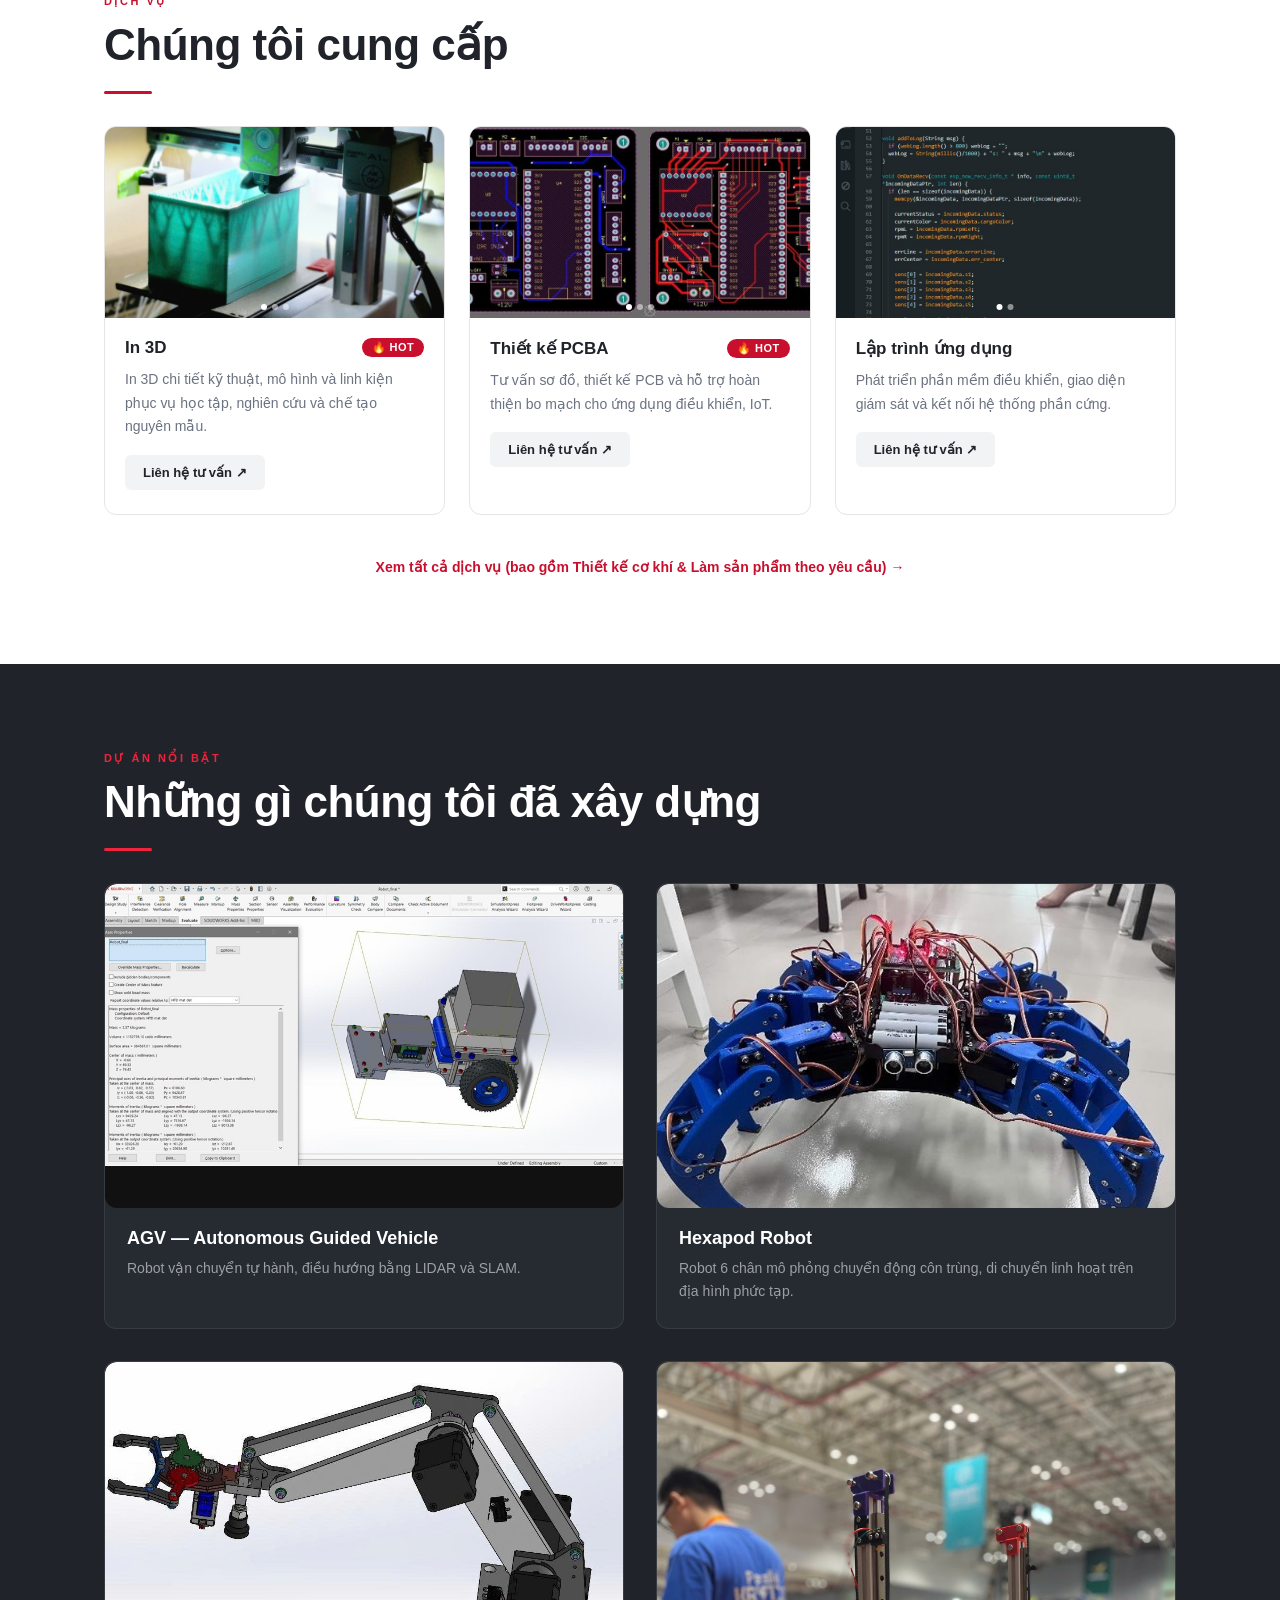
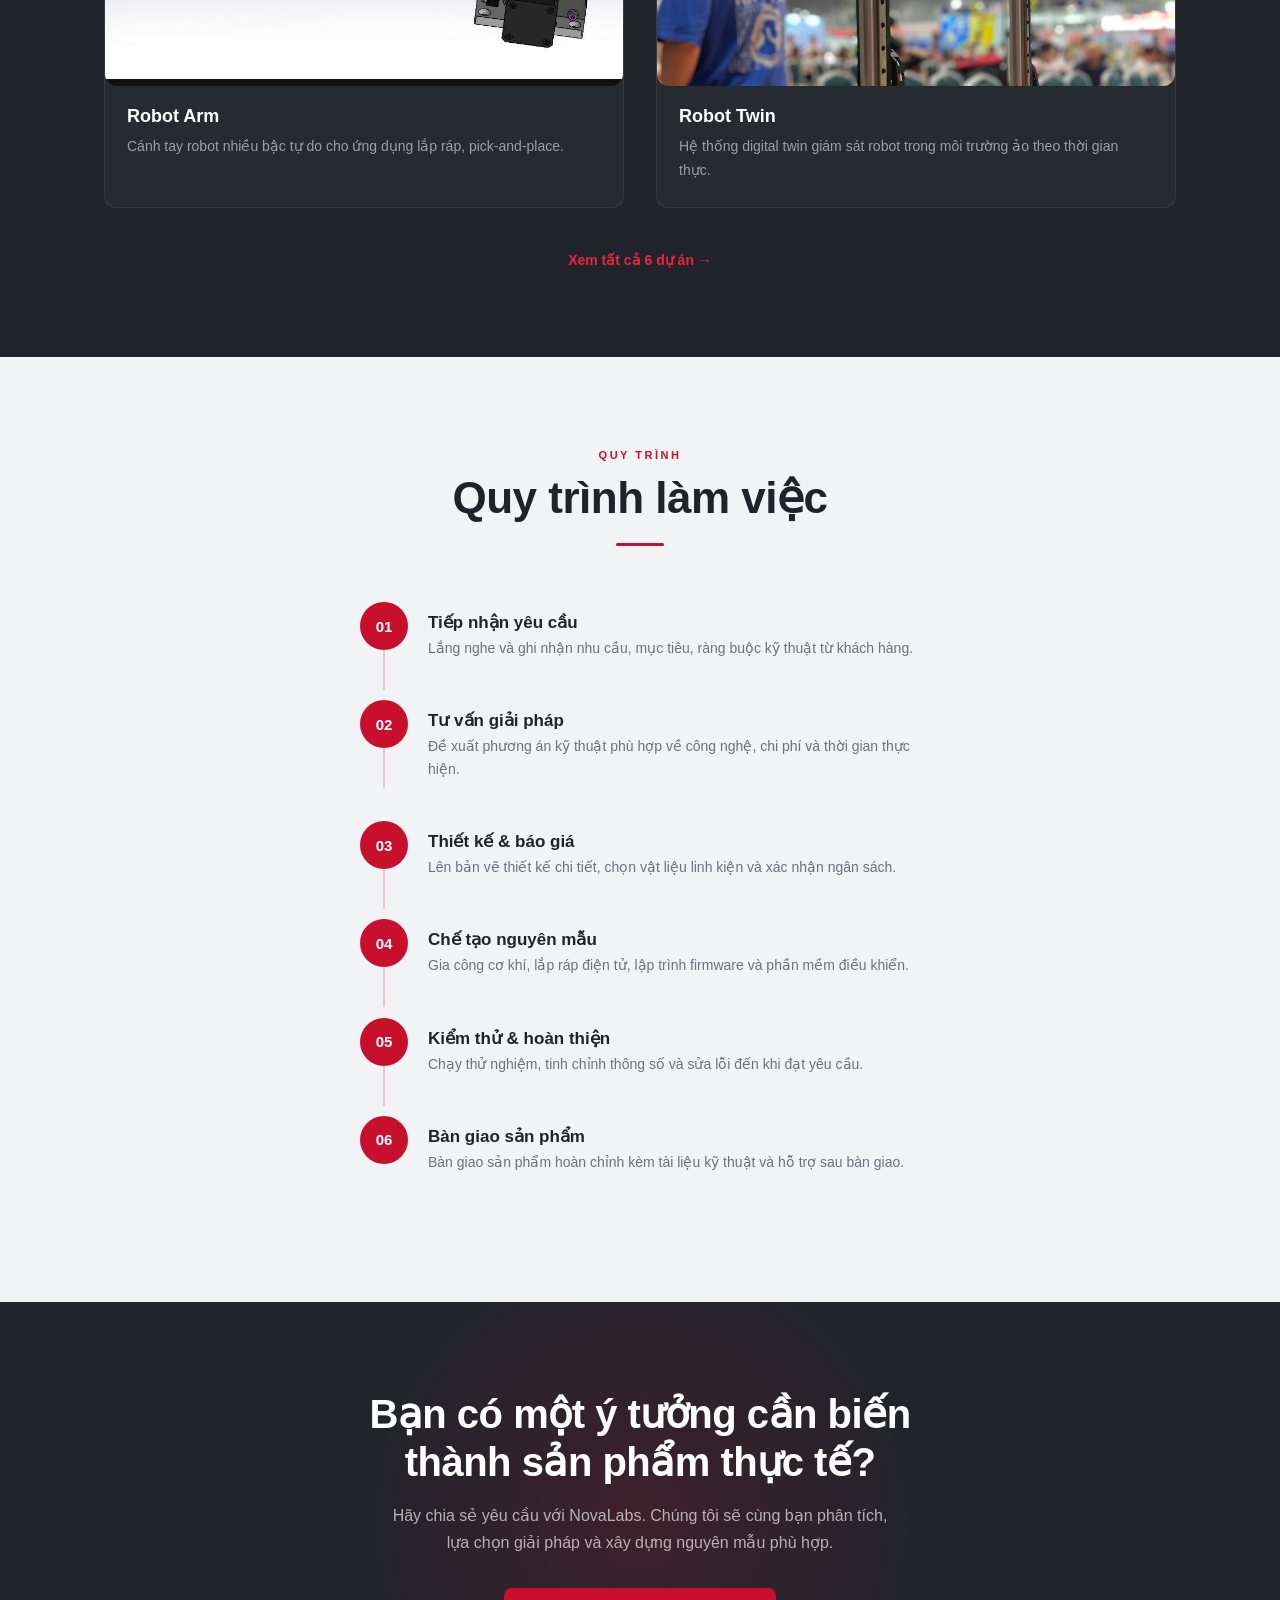
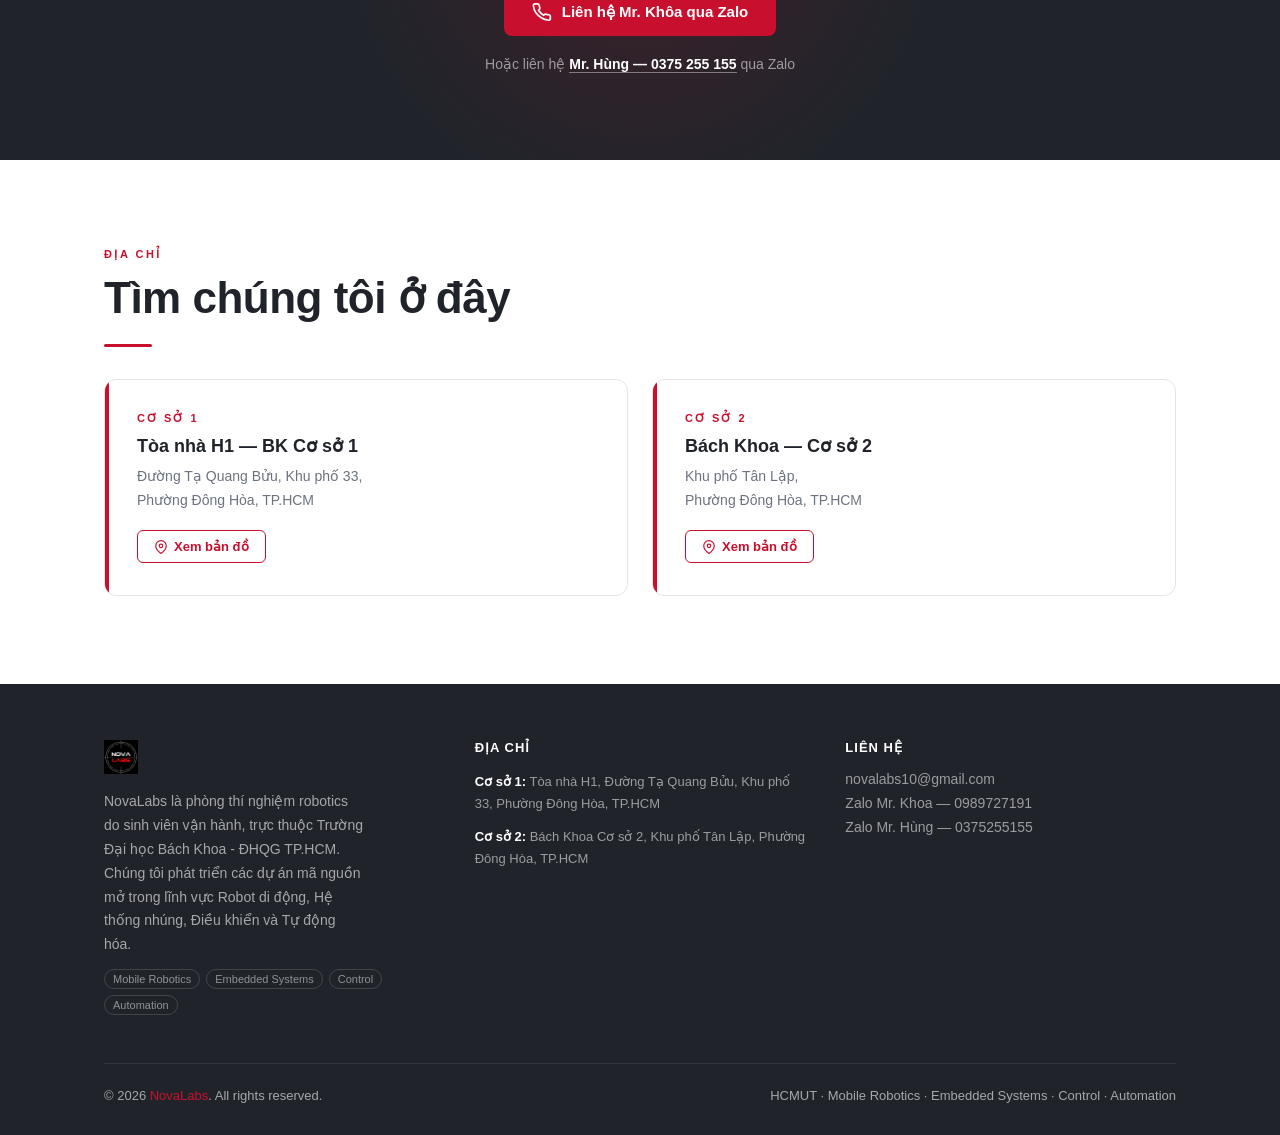
==== commit edb0b5de: "Update index.html" ====
--- a/index.html
+++ b/index.html
@@ -57,7 +57,7 @@
         <a href="about.html" class="link-more">Xem thêm về NovaLabs →</a>
       </div>
       <div class="about-visual">
-        <img src="service/service_in3d_1" alt="NovaLabs Project">
+        <img src="service/service_in3d_1.jpg" alt="NovaLabs Project">
         <div class="about-accent"></div>
       </div>
     </div>
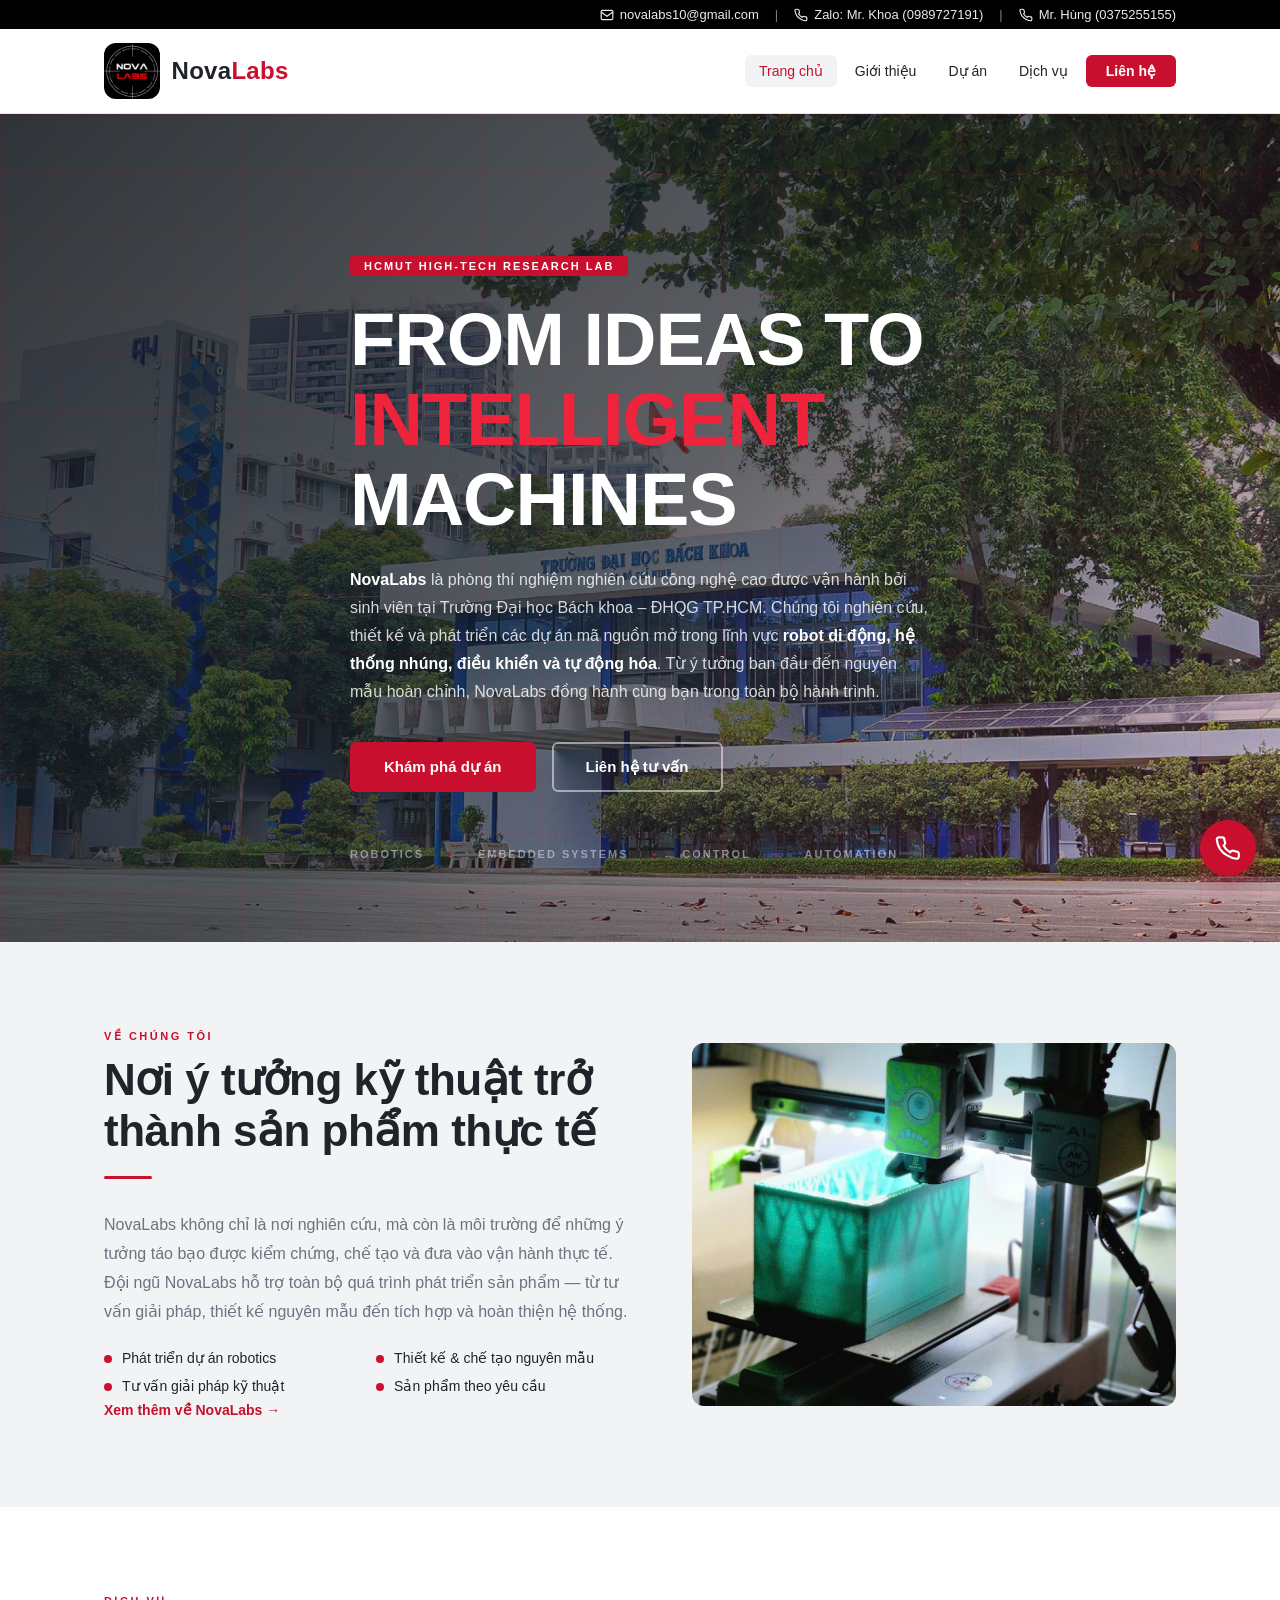
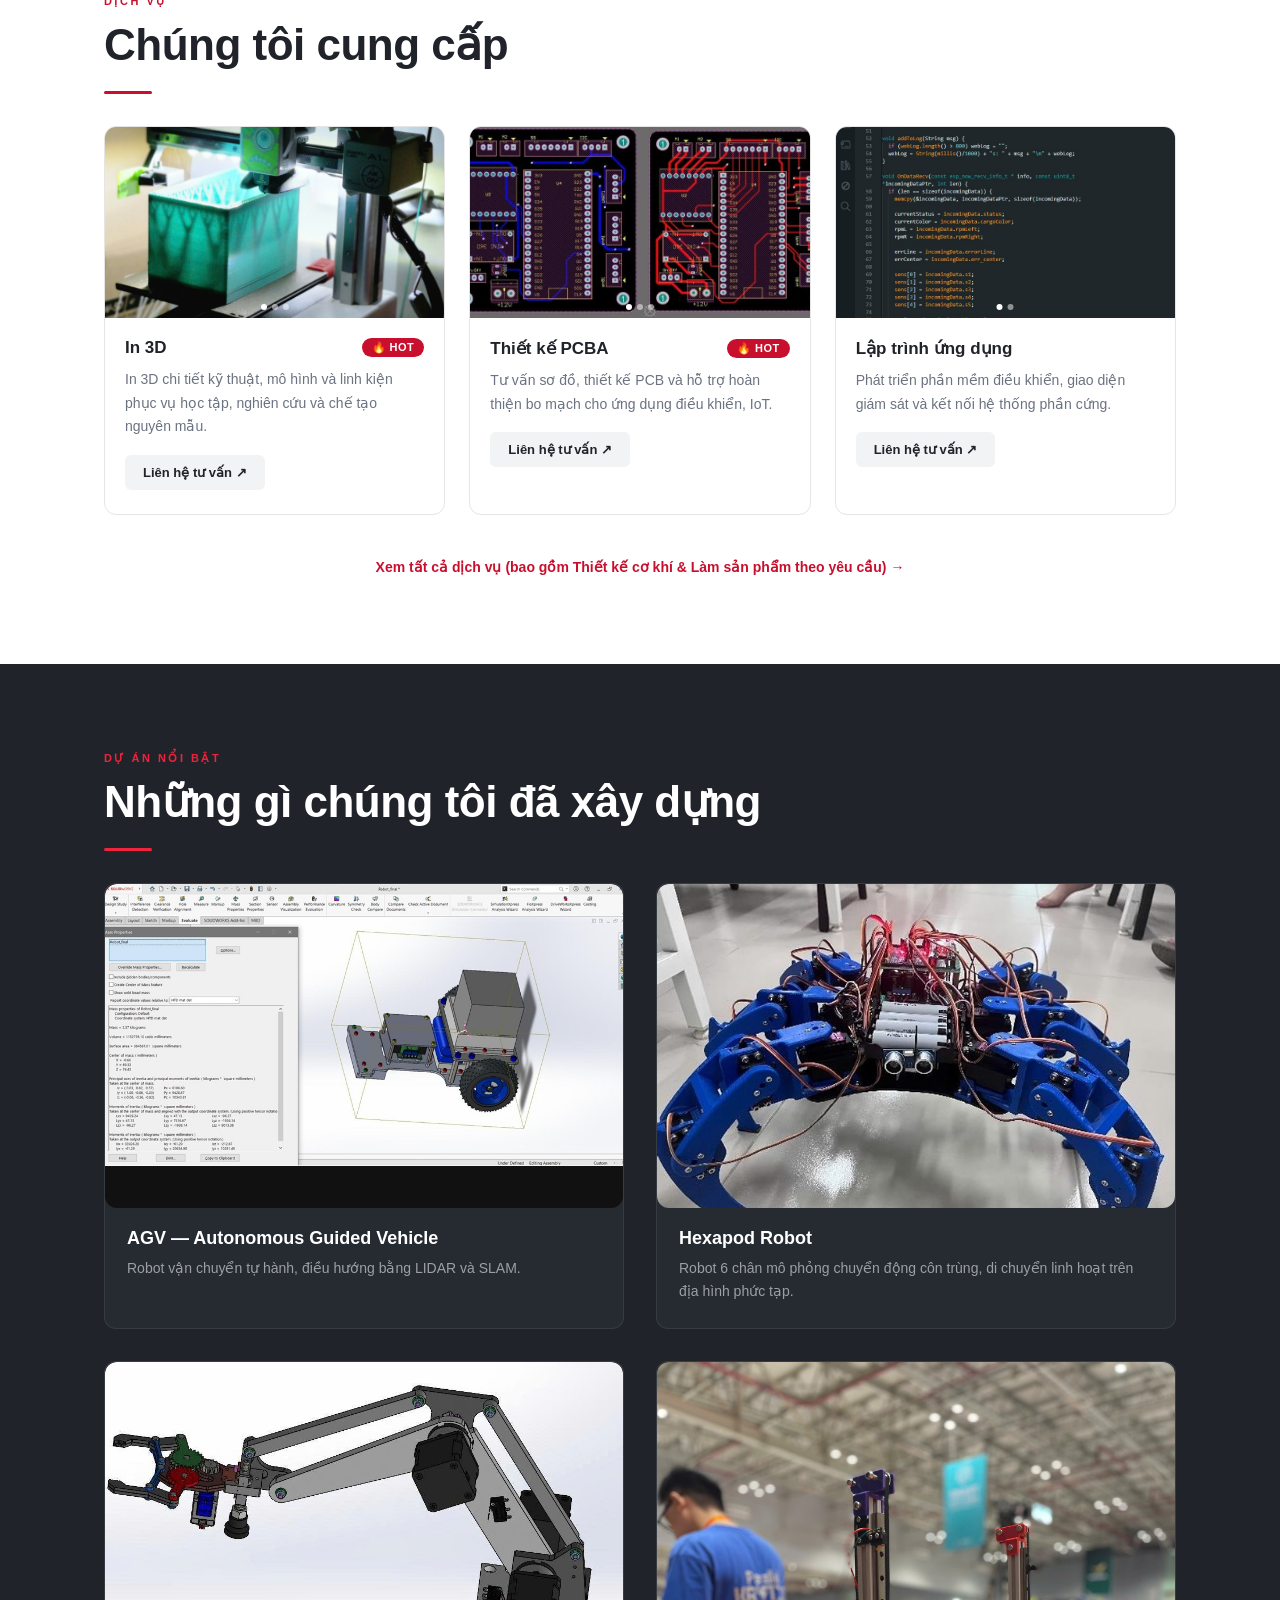
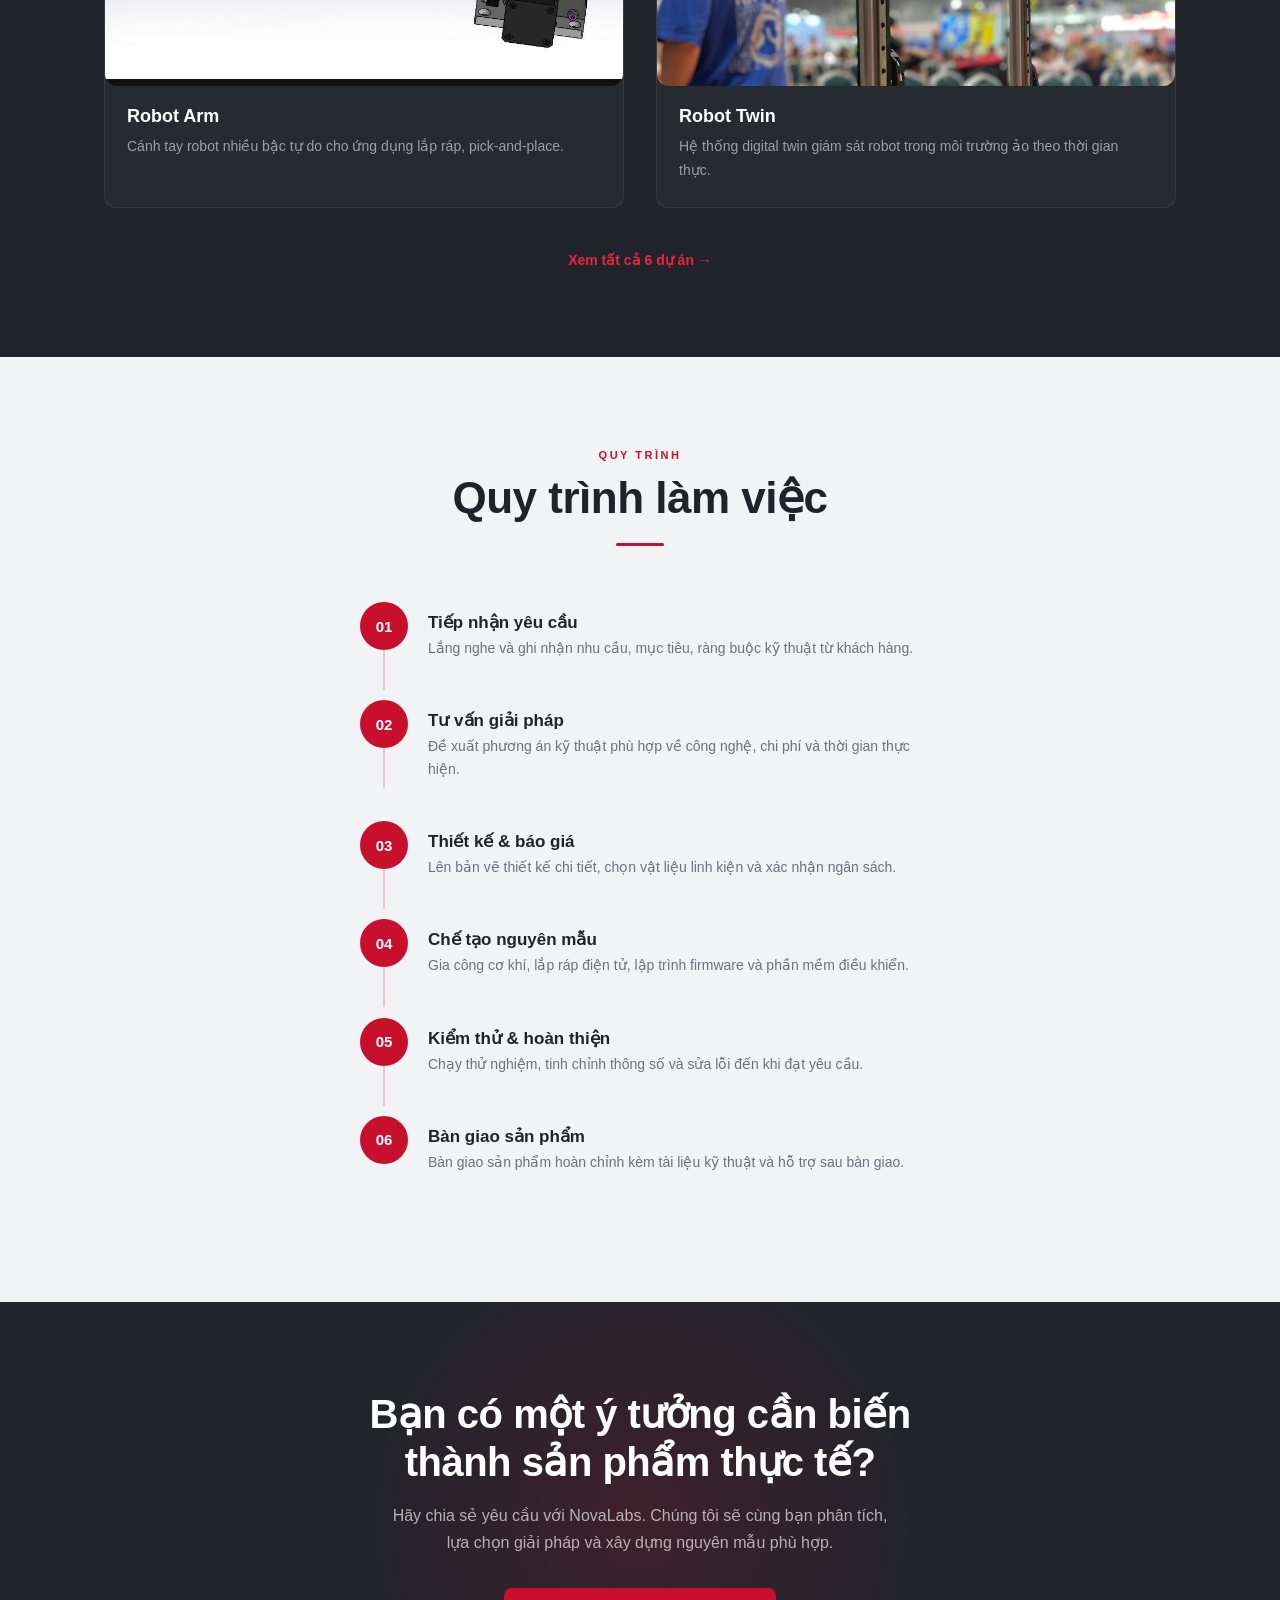
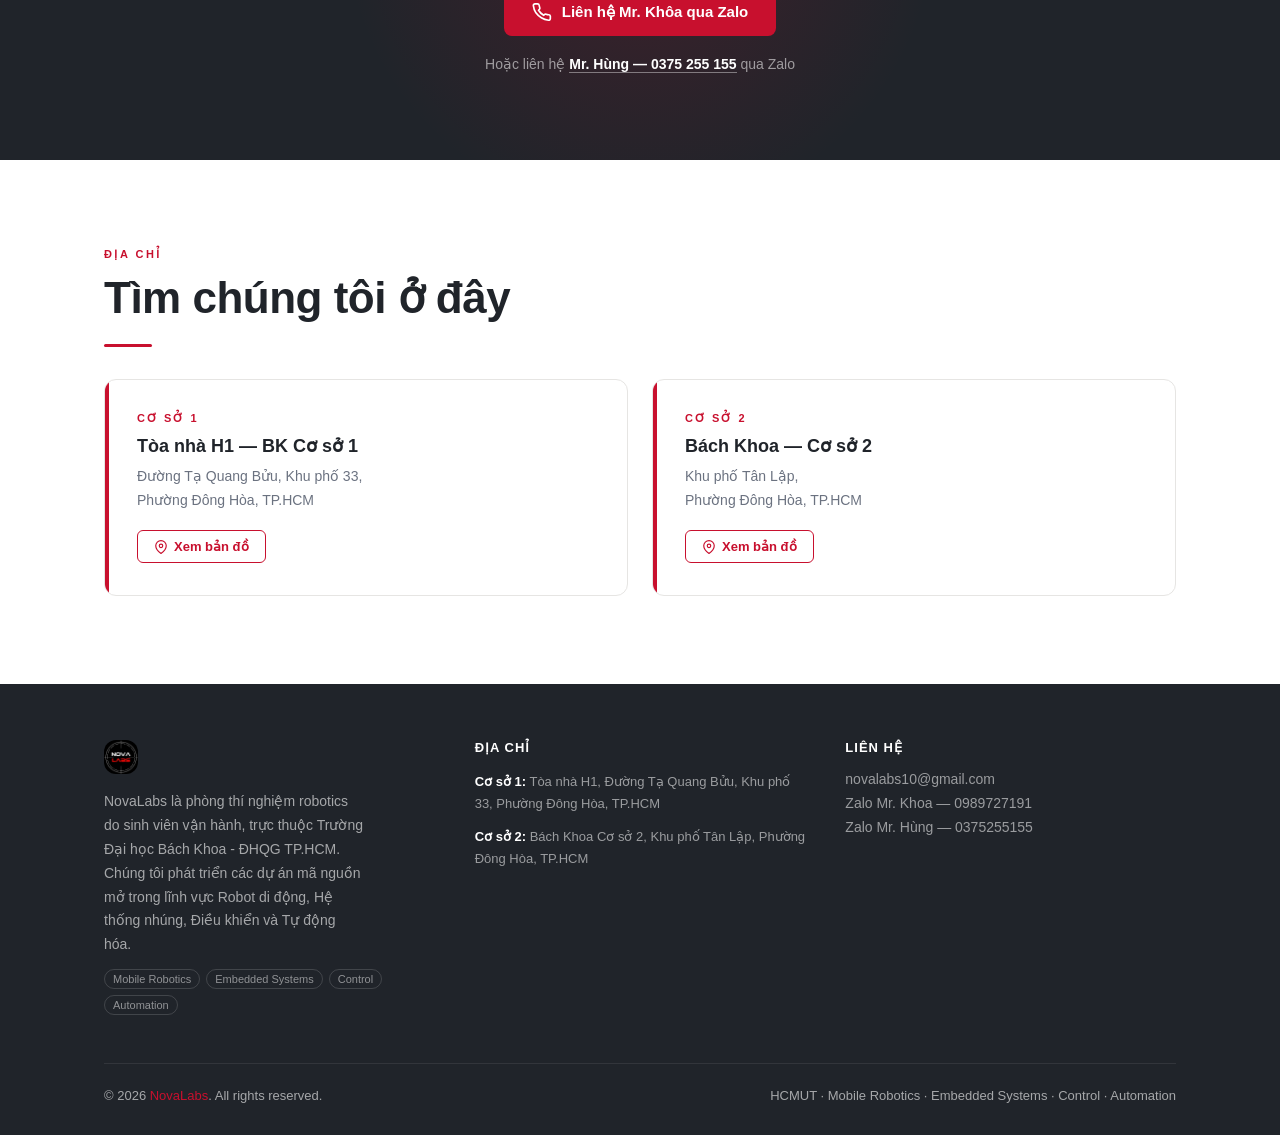
==== commit e7de1d70: "Update index.html" ====
--- a/index.html
+++ b/index.html
@@ -3,7 +3,7 @@
 <head>
 <meta charset="UTF-8">
 <meta name="viewport" content="width=device-width, initial-scale=1.0">
-<title>NovaLabs — HCMUT Student-led Robotics Lab</title>
+<title>NovaLabs — HCMUT HCMUT High-tech Research Lab</title>
 <link rel="stylesheet" href="css/style.css">
 </head>
 <body data-page="home">
--- a/css/style.css
+++ b/css/style.css
@@ -33,7 +33,7 @@
 .navbar { position: sticky; top: 0; z-index: 1000; background: var(--white); border-bottom: 1px solid #E6E5E3; box-shadow: 0 1px 8px rgba(0,0,0,.06); }
 .navbar-inner { max-width: 1120px; margin: 0 auto; padding: 0 24px; display: flex; align-items: center; justify-content: space-between; height: 84px; }
 .logo { display: flex; align-items: center; gap: 12px; text-decoration: none; }
-.logo-img { height: 56px; width: auto; object-fit: contain; display: block; }
+.logo-img {border-radius: 12px; height: 56px; width: auto; object-fit: contain; display: block; }
 .footer-brand .logo-img { height: 34px; }
 .logo-text { font-size: 1.5rem; font-weight: 800; letter-spacing: 0.3px; color: var(--dark); line-height: 1; white-space: nowrap; }
 .logo-text .accent { color: var(--red); }
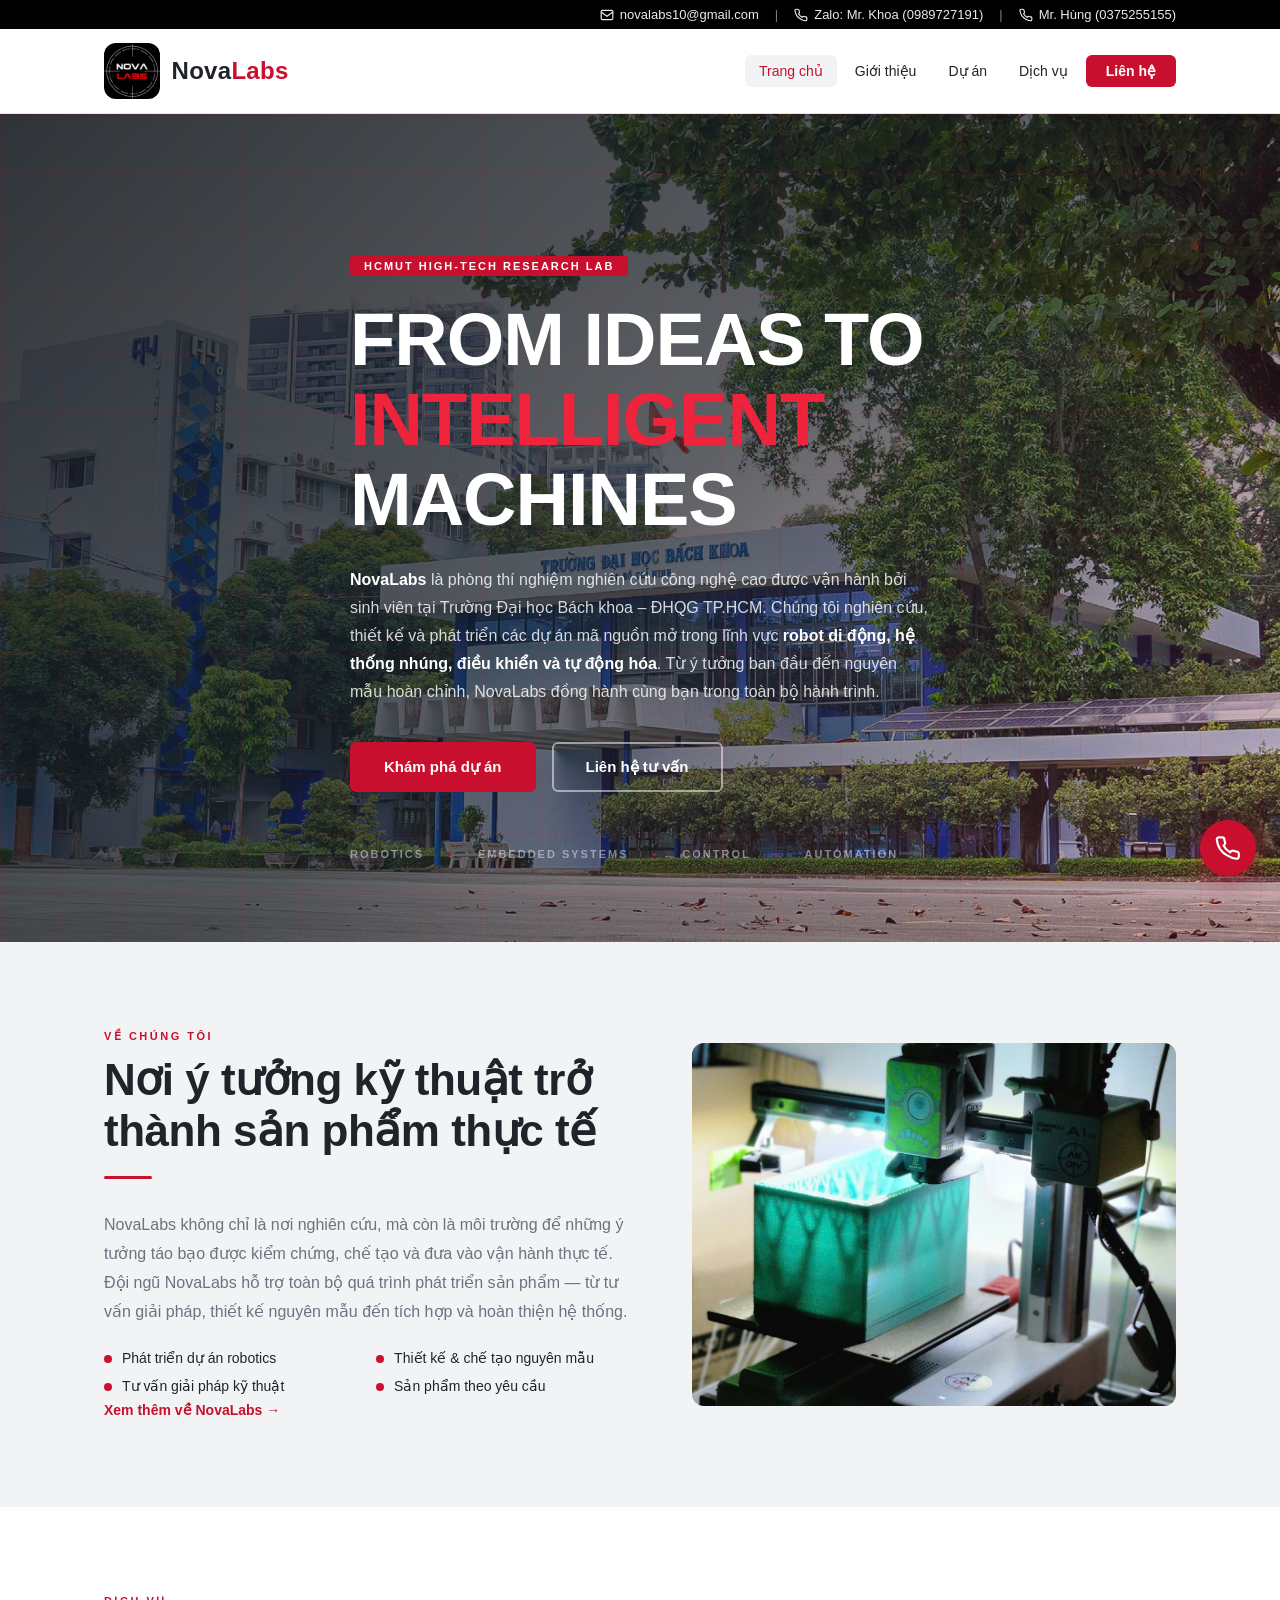
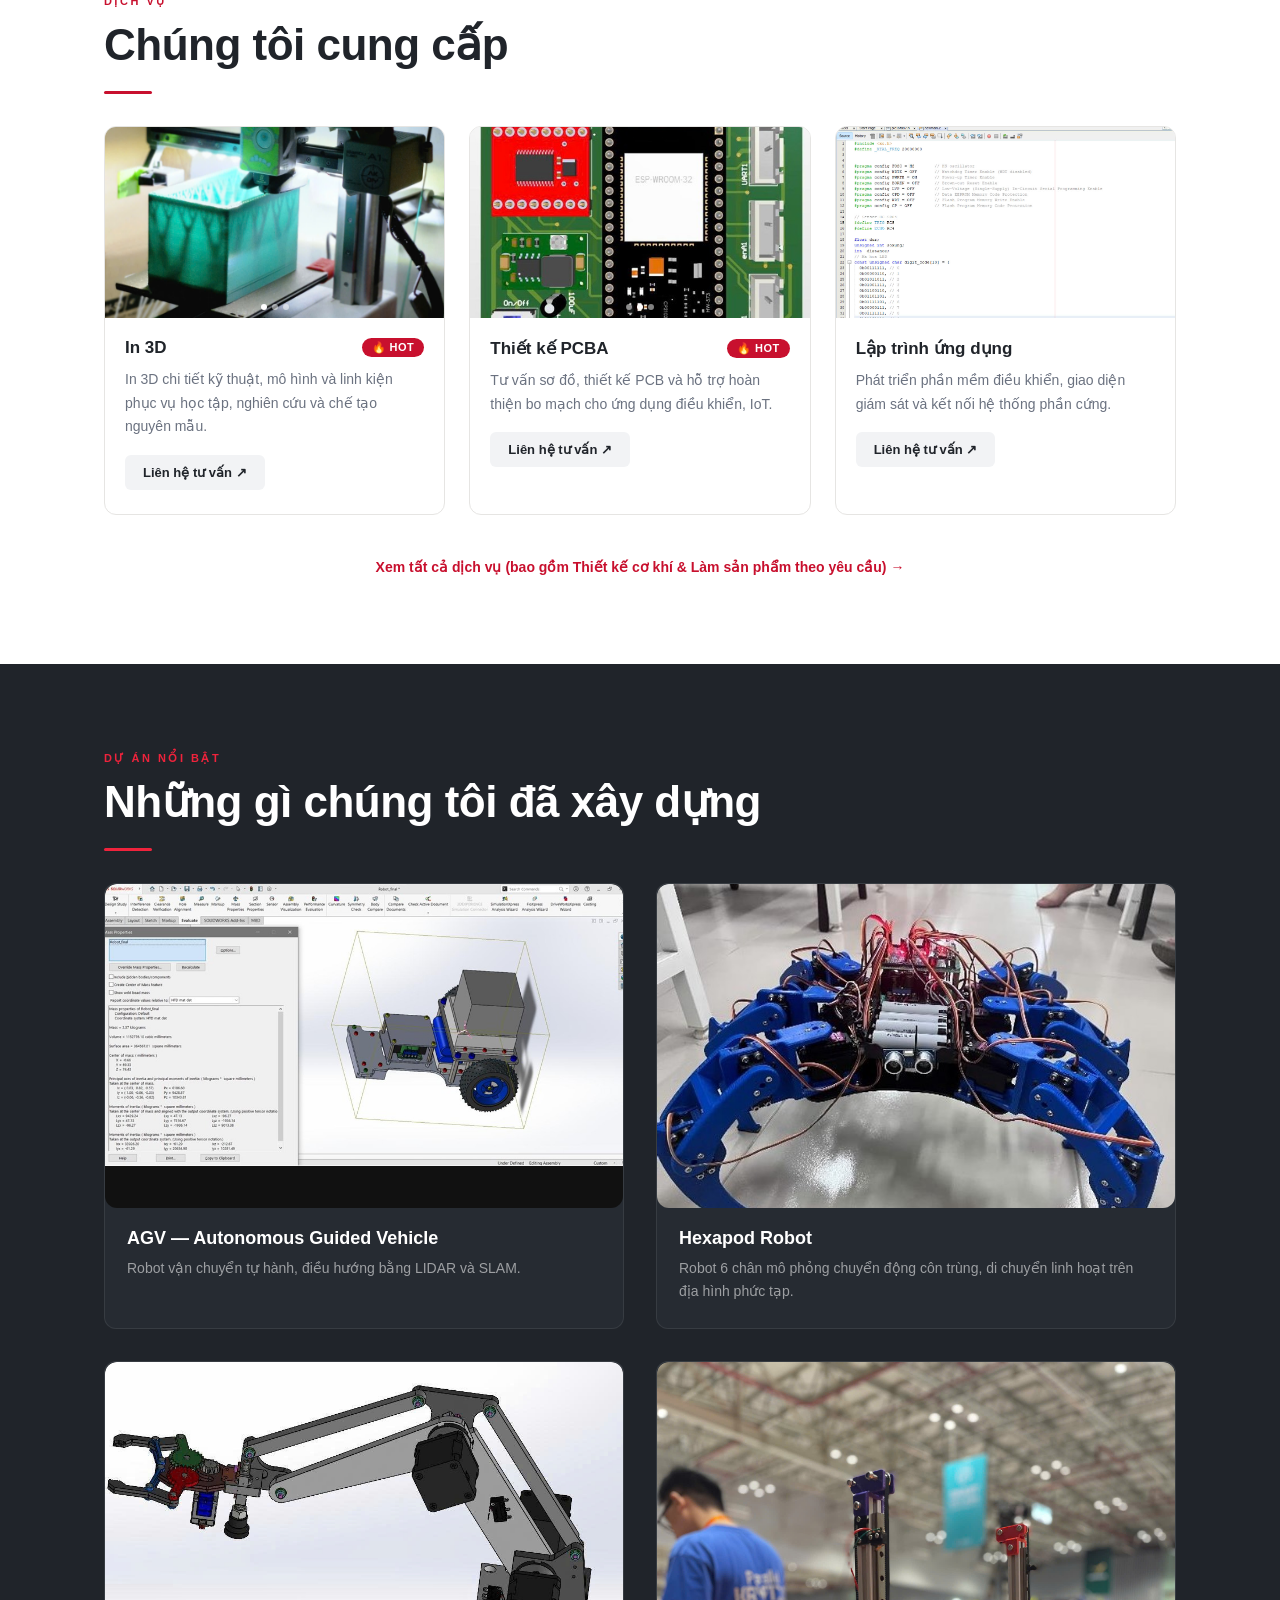
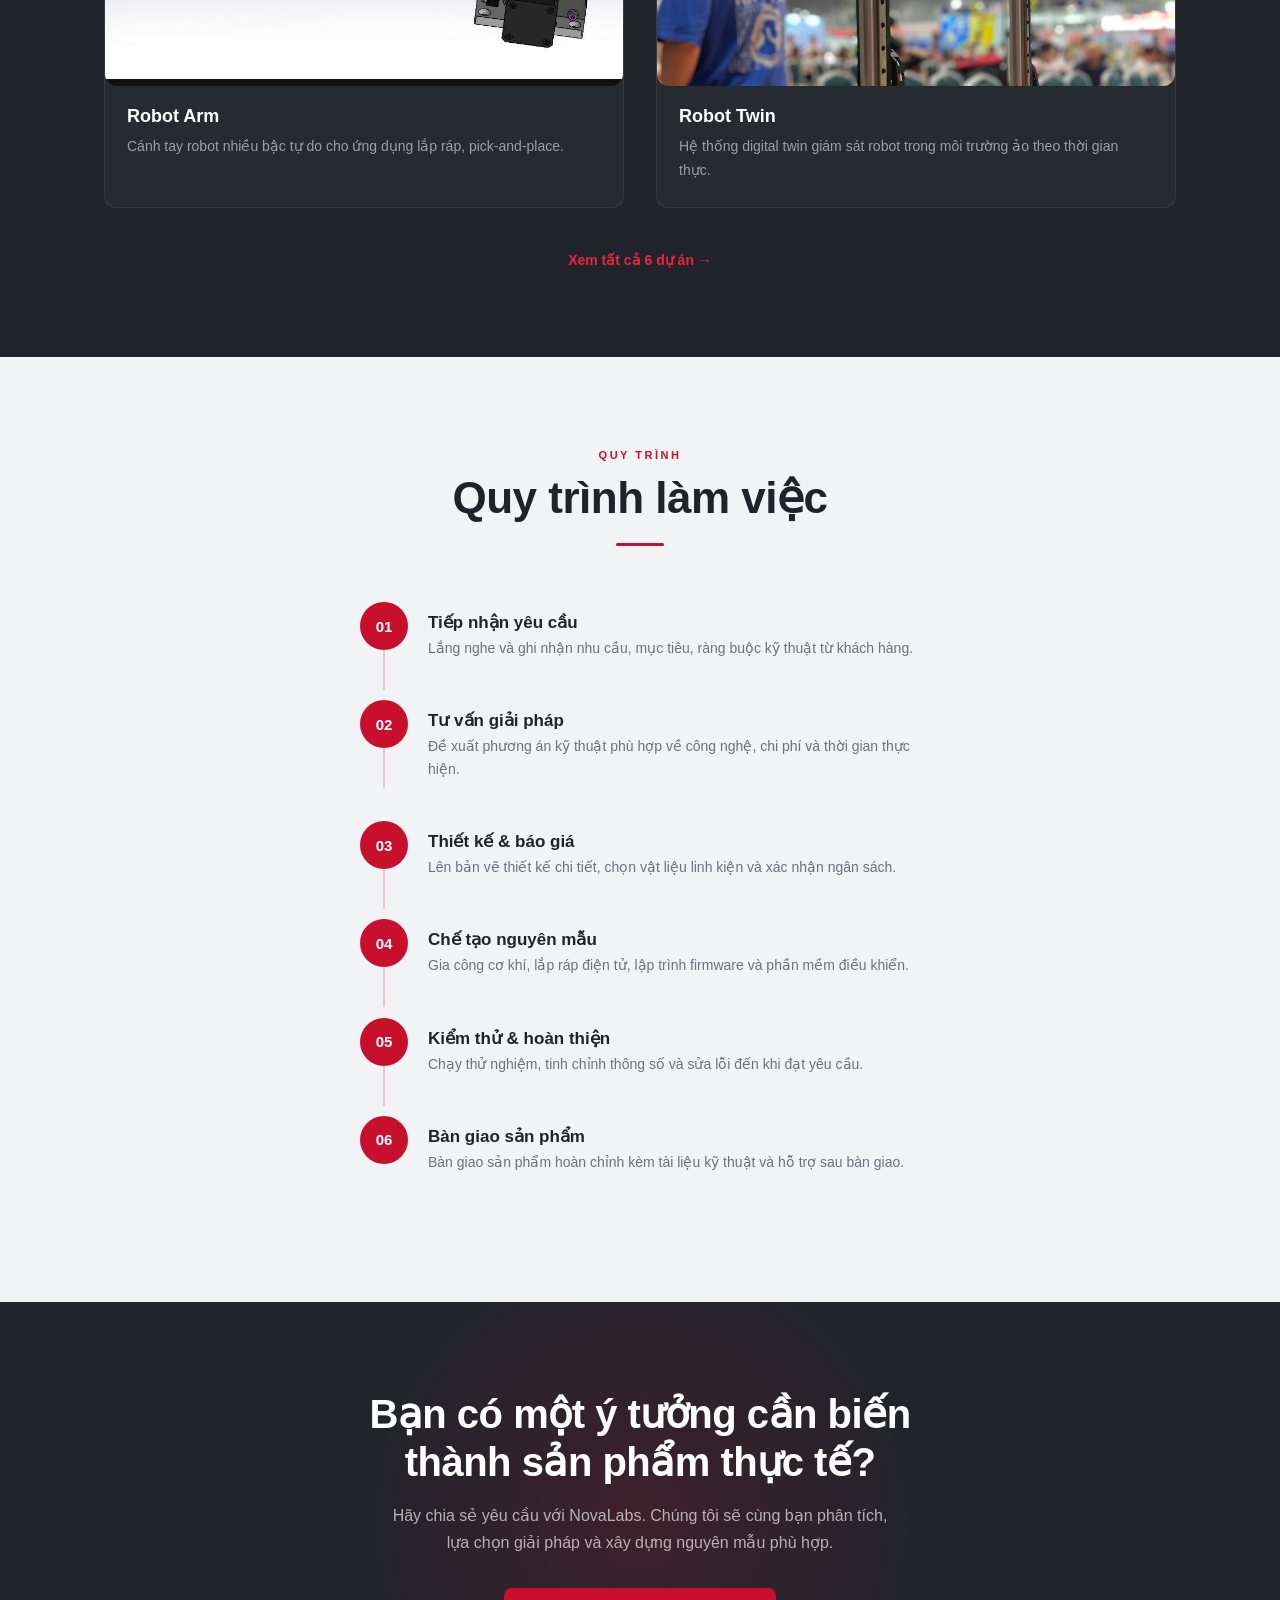
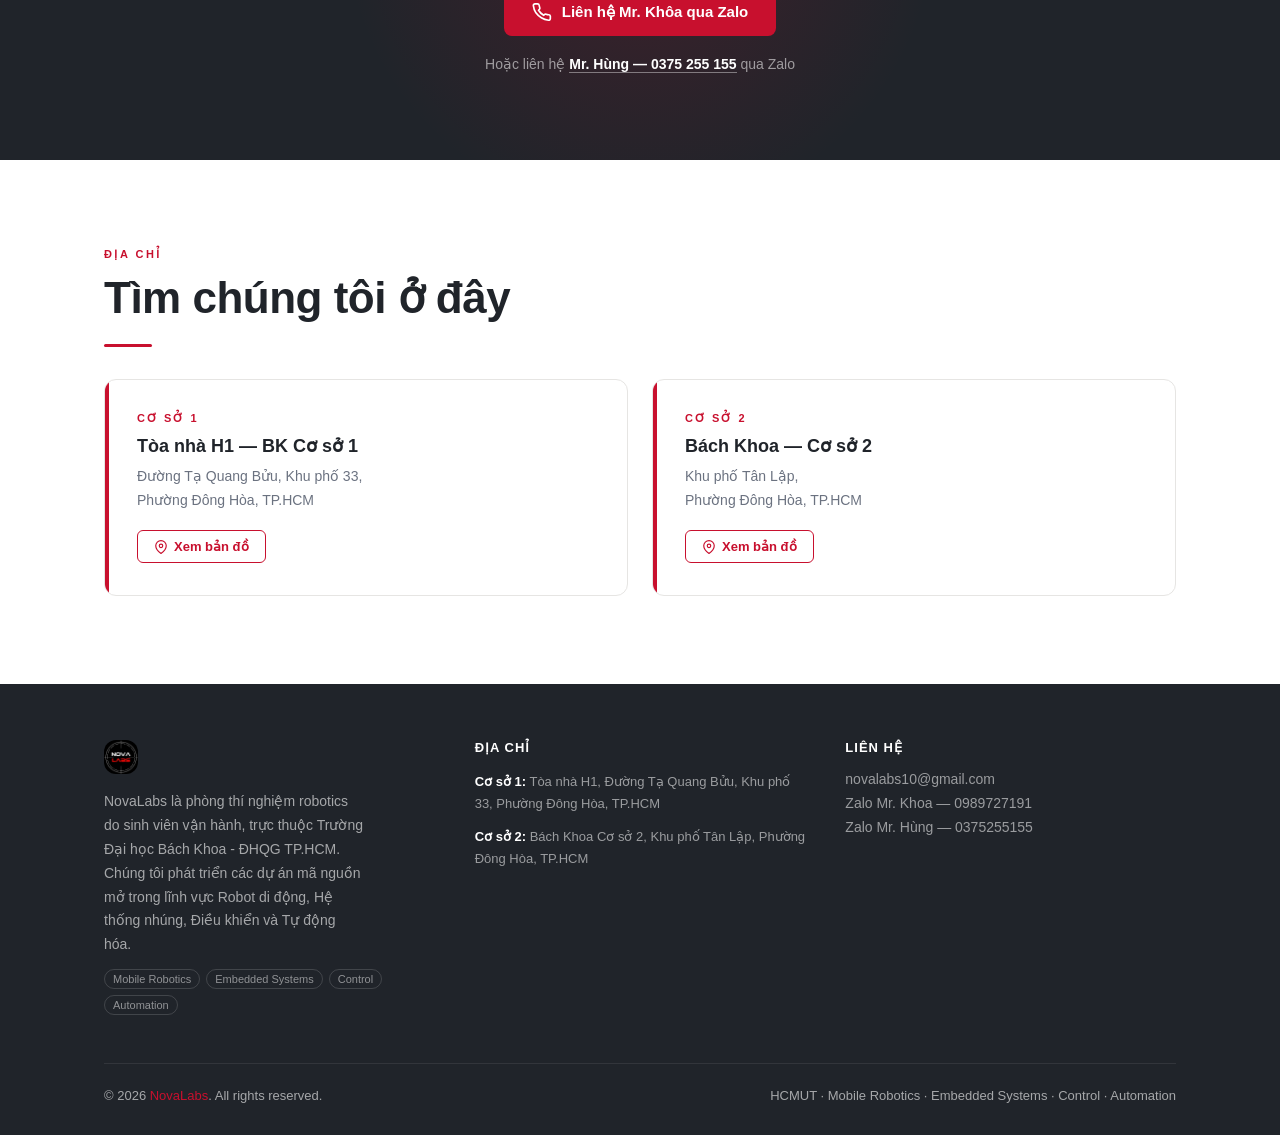
==== commit 2c09d514: "Fix title tag in index.html" ====
--- a/index.html
+++ b/index.html
@@ -3,7 +3,7 @@
 <head>
 <meta charset="UTF-8">
 <meta name="viewport" content="width=device-width, initial-scale=1.0">
-<title>NovaLabs — HCMUT HCMUT High-tech Research Lab</title>
+<title>NovaLabs — HCMUT High-tech Research Lab</title>
 <link rel="stylesheet" href="css/style.css">
 </head>
 <body data-page="home">
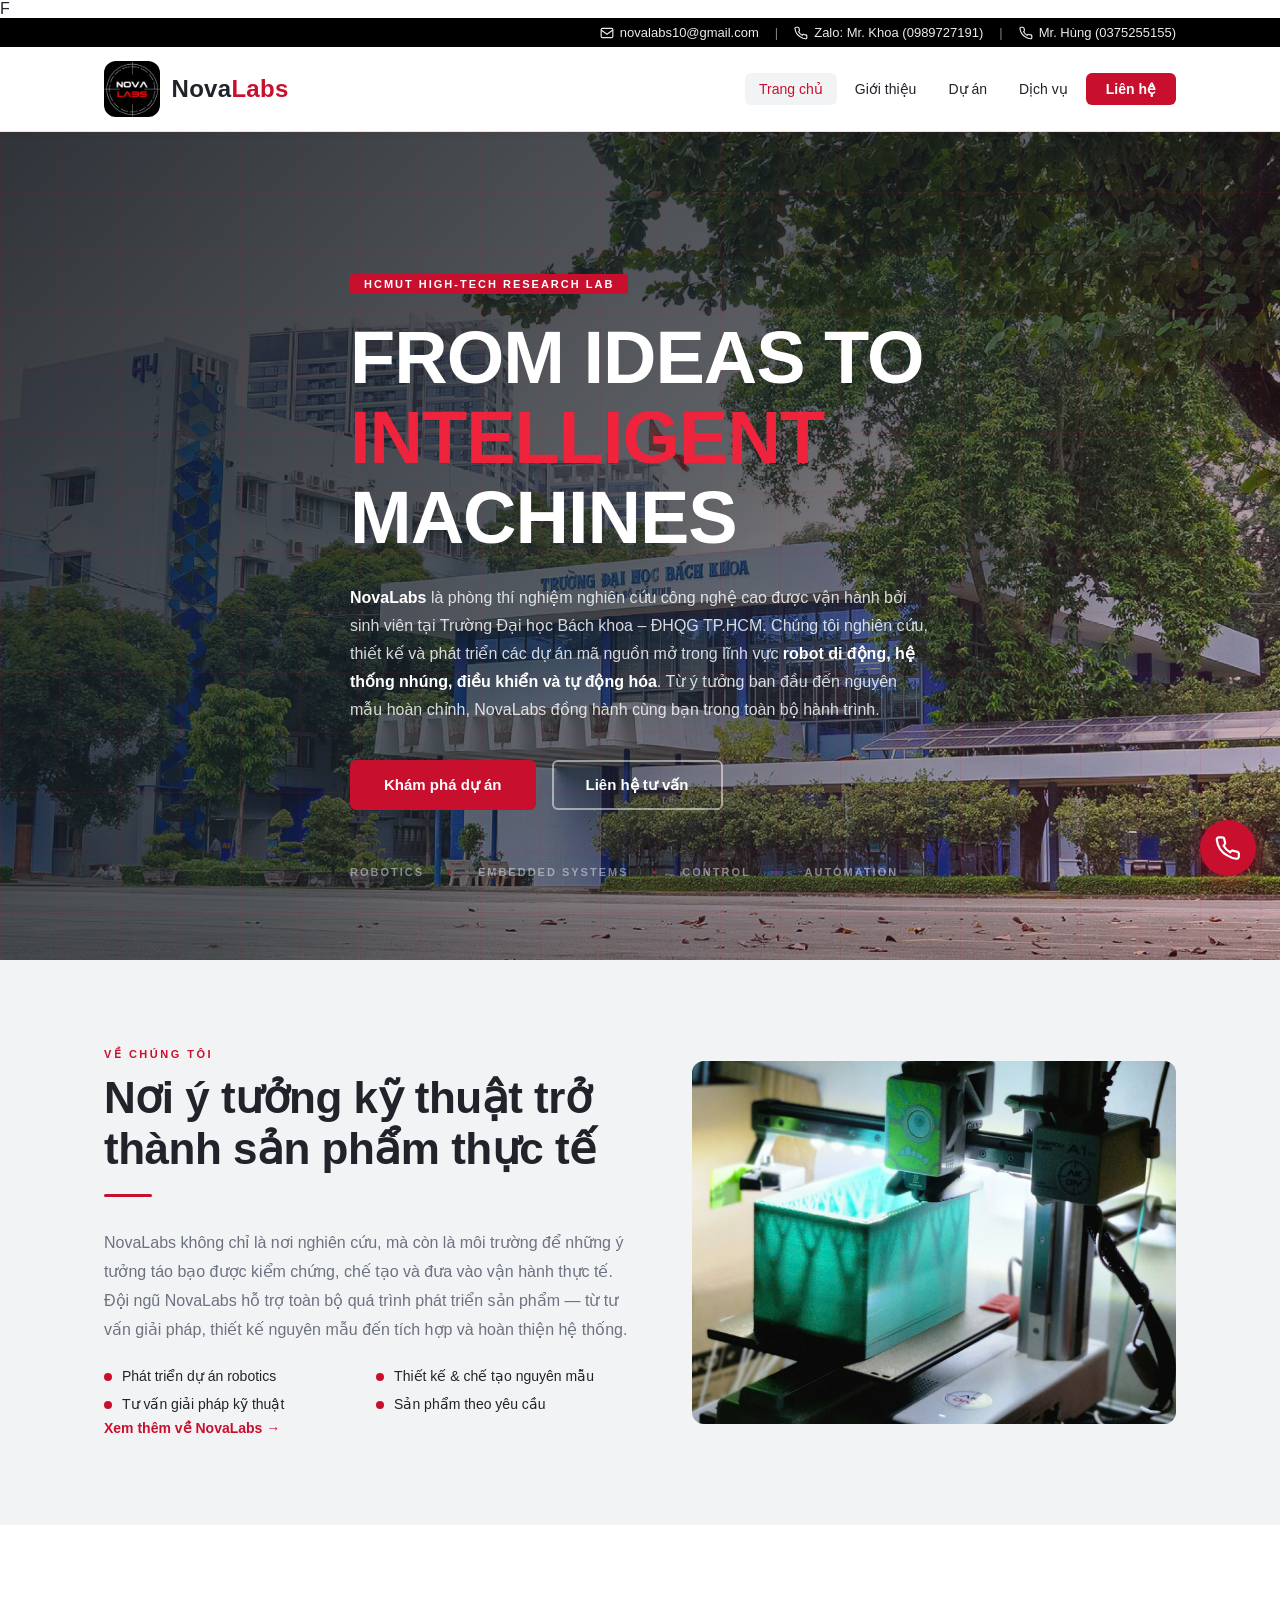
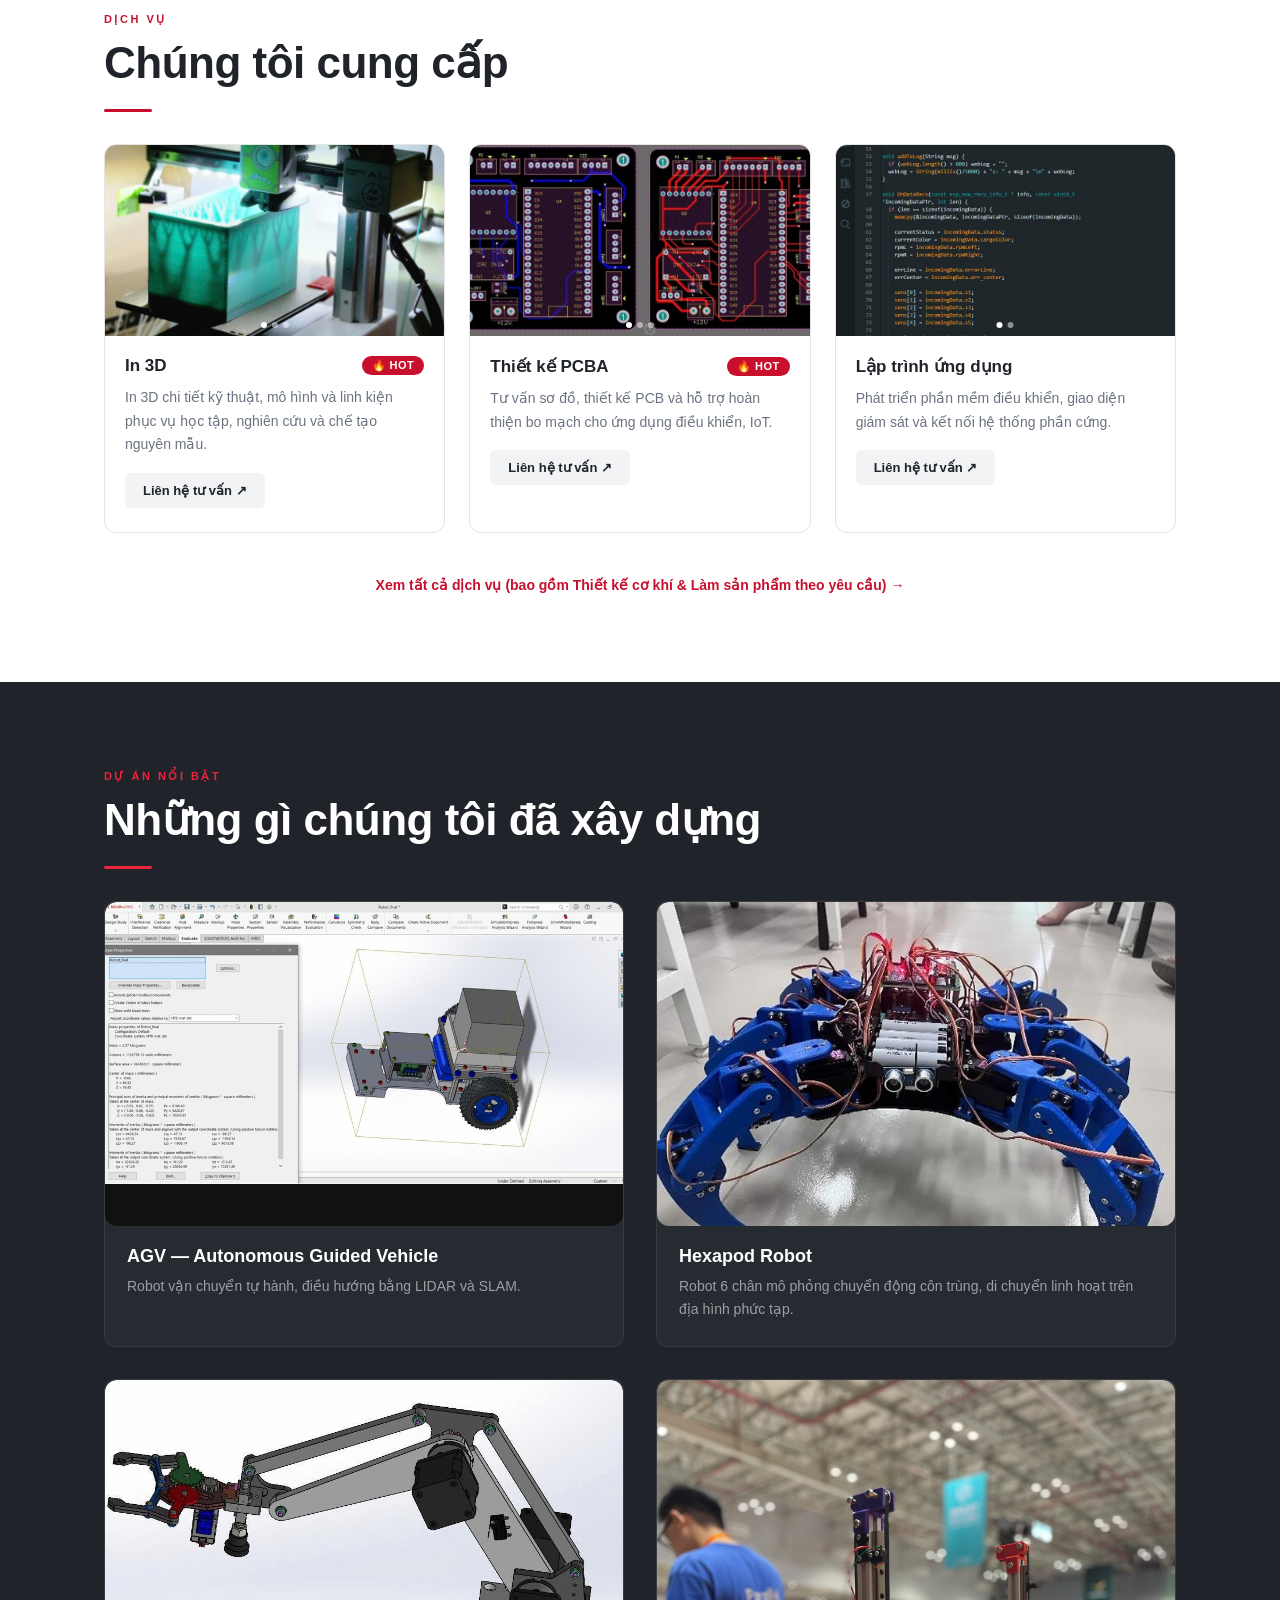
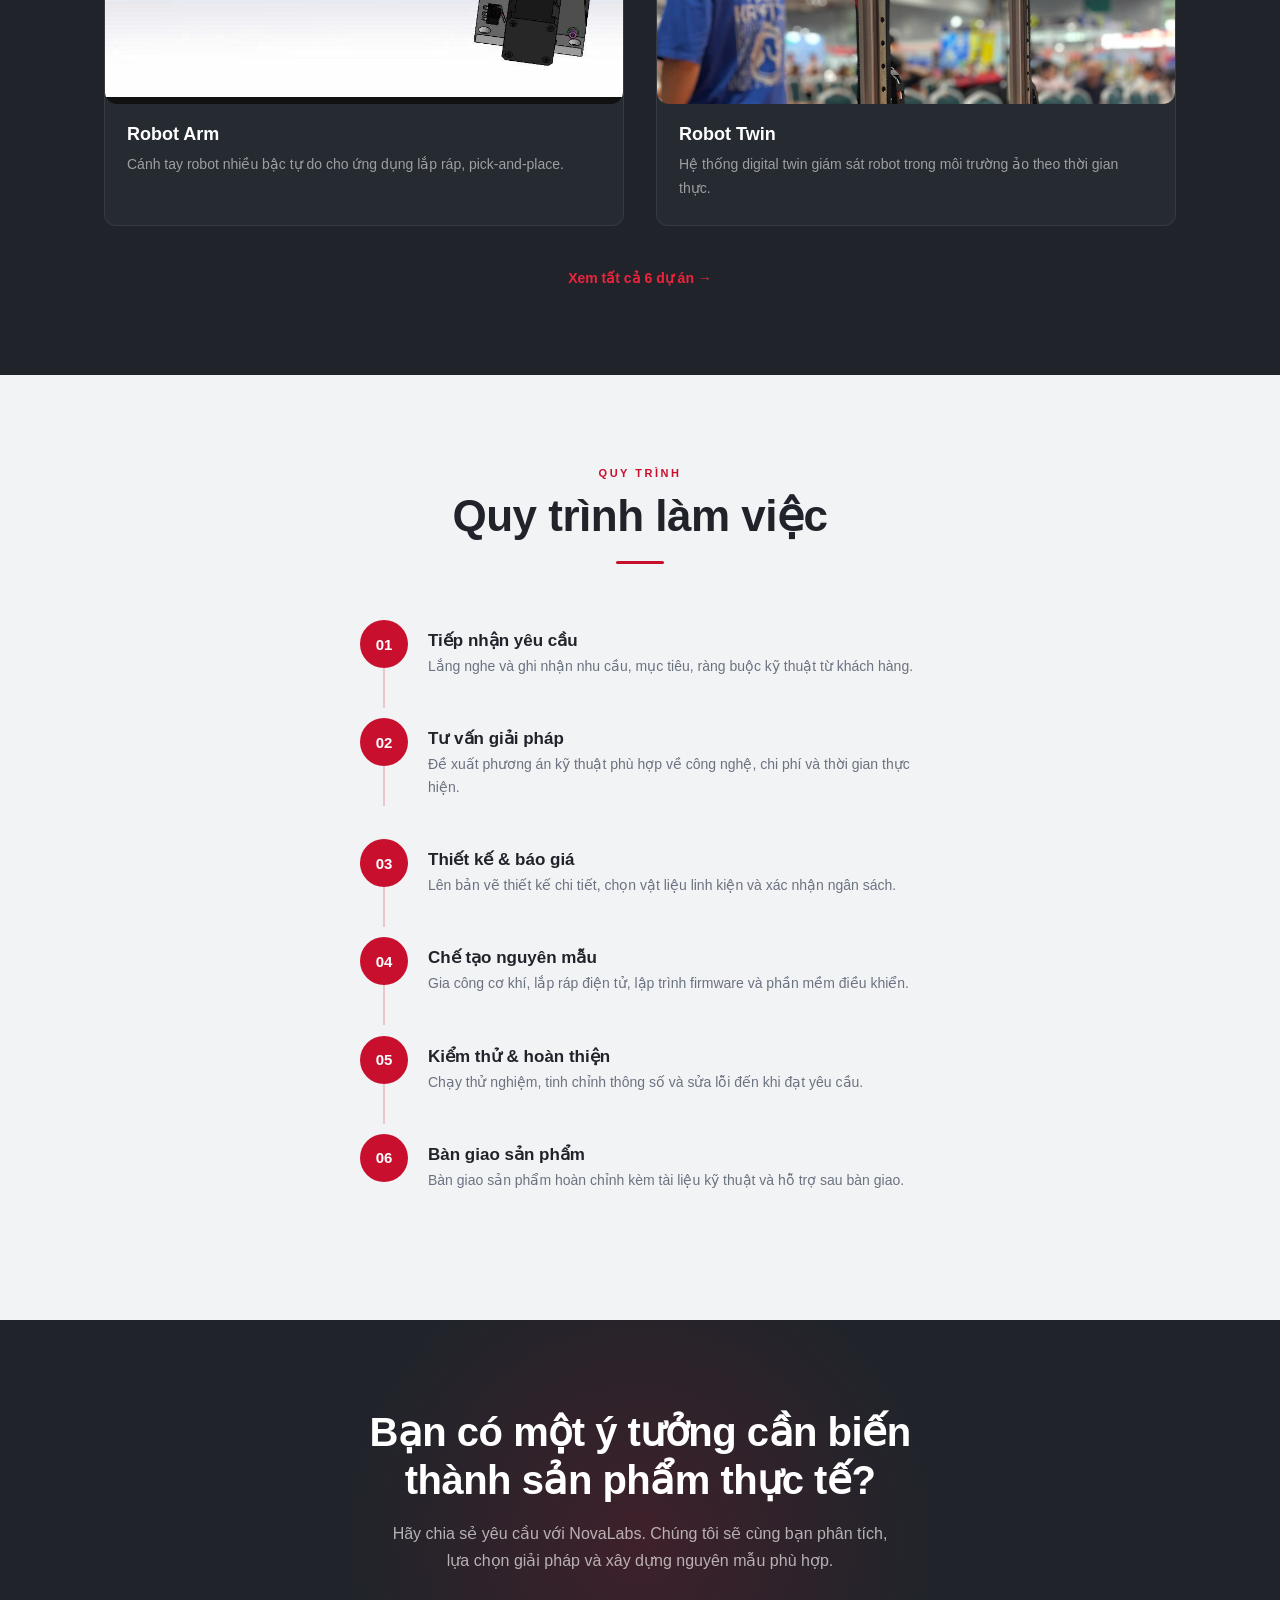
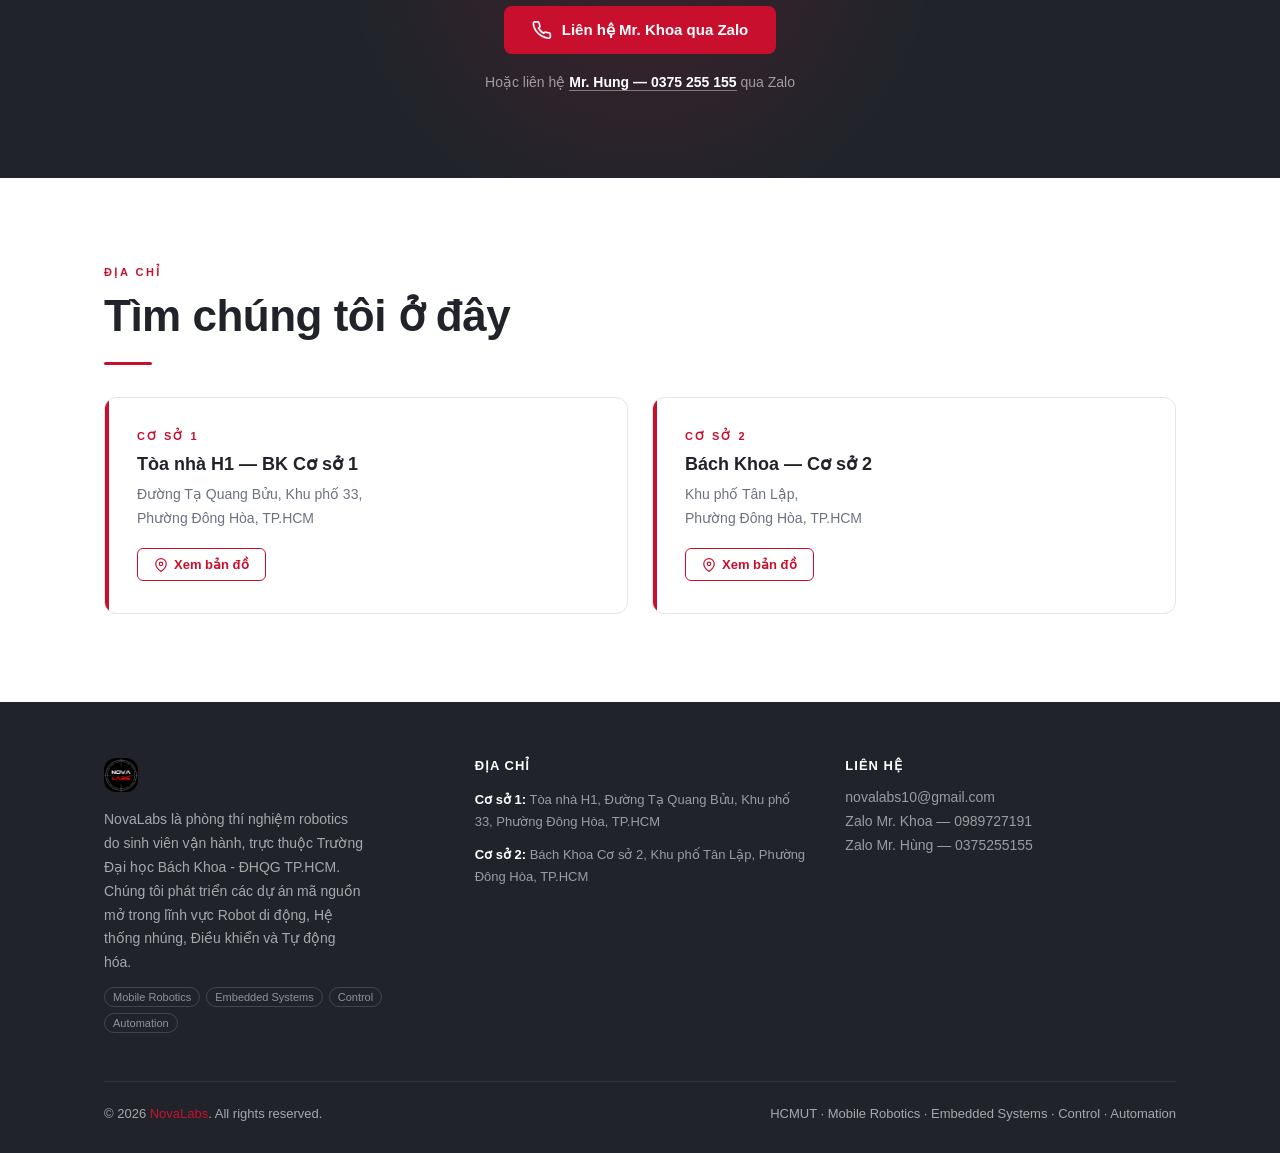
==== commit 6e1a4678: "Update index.html" ====
--- a/index.html
+++ b/index.html
@@ -5,7 +5,7 @@
 <meta name="viewport" content="width=device-width, initial-scale=1.0">
 <title>NovaLabs — HCMUT High-tech Research Lab</title>
 <link rel="stylesheet" href="css/style.css">
-</head>
+</head>F
 <body data-page="home">
 
 <div id="site-header"></div>
@@ -222,9 +222,9 @@
     <p>Hãy chia sẻ yêu cầu với NovaLabs. Chúng tôi sẽ cùng bạn phân tích, lựa chọn giải pháp và xây dựng nguyên mẫu phù hợp.</p>
     <a href="https://zalo.me/84989727191" target="_blank" class="btn-zalo-lg">
       <svg width="20" height="20" viewBox="0 0 24 24" fill="none" stroke="currentColor" stroke-width="2"><path d="M22 16.92v3a2 2 0 0 1-2.18 2 19.79 19.79 0 0 1-8.63-3.07A19.5 19.5 0 0 1 4.69 13a19.79 19.79 0 0 1-3.07-8.67A2 2 0 0 1 3.6 2.18h3a2 2 0 0 1 2 1.72c.127.96.361 1.903.7 2.81a2 2 0 0 1-.45 2.11L7.91 9.91a16 16 0 0 0 6.06 6.06l.91-.92a2 2 0 0 1 2.11-.45c.907.339 1.85.573 2.81.7A2 2 0 0 1 22 16.92z"/></svg>
-      Liên hệ Mr. Khôa qua Zalo
+      Liên hệ Mr. Khoa qua Zalo
     </a>
-    <div class="cta-secondary">Hoặc liên hệ <a href="https://zalo.me/84375255155" target="_blank">Mr. Hùng — 0375 255 155</a> qua Zalo</div>
+    <div class="cta-secondary">Hoặc liên hệ <a href="https://zalo.me/84375255155" target="_blank">Mr. Hung — 0375 255 155</a> qua Zalo</div>
   </div>
 </section>
 
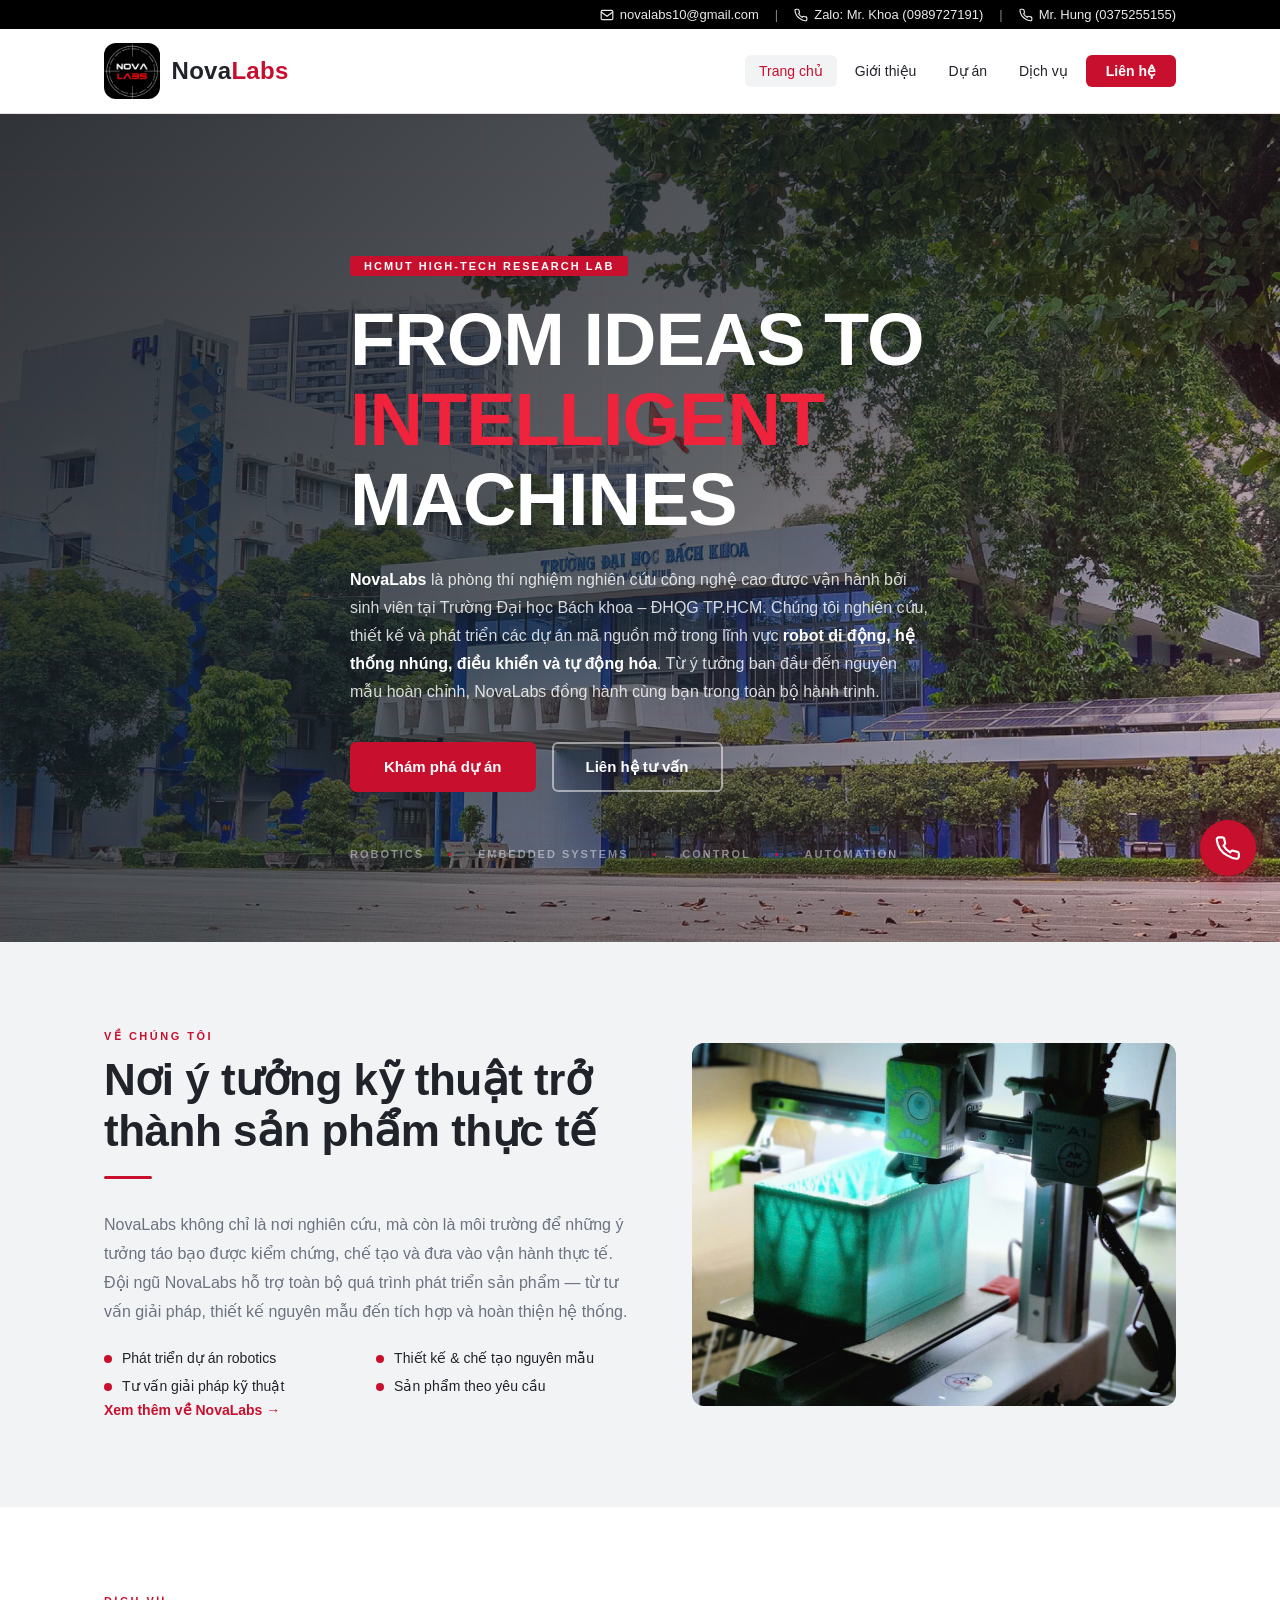
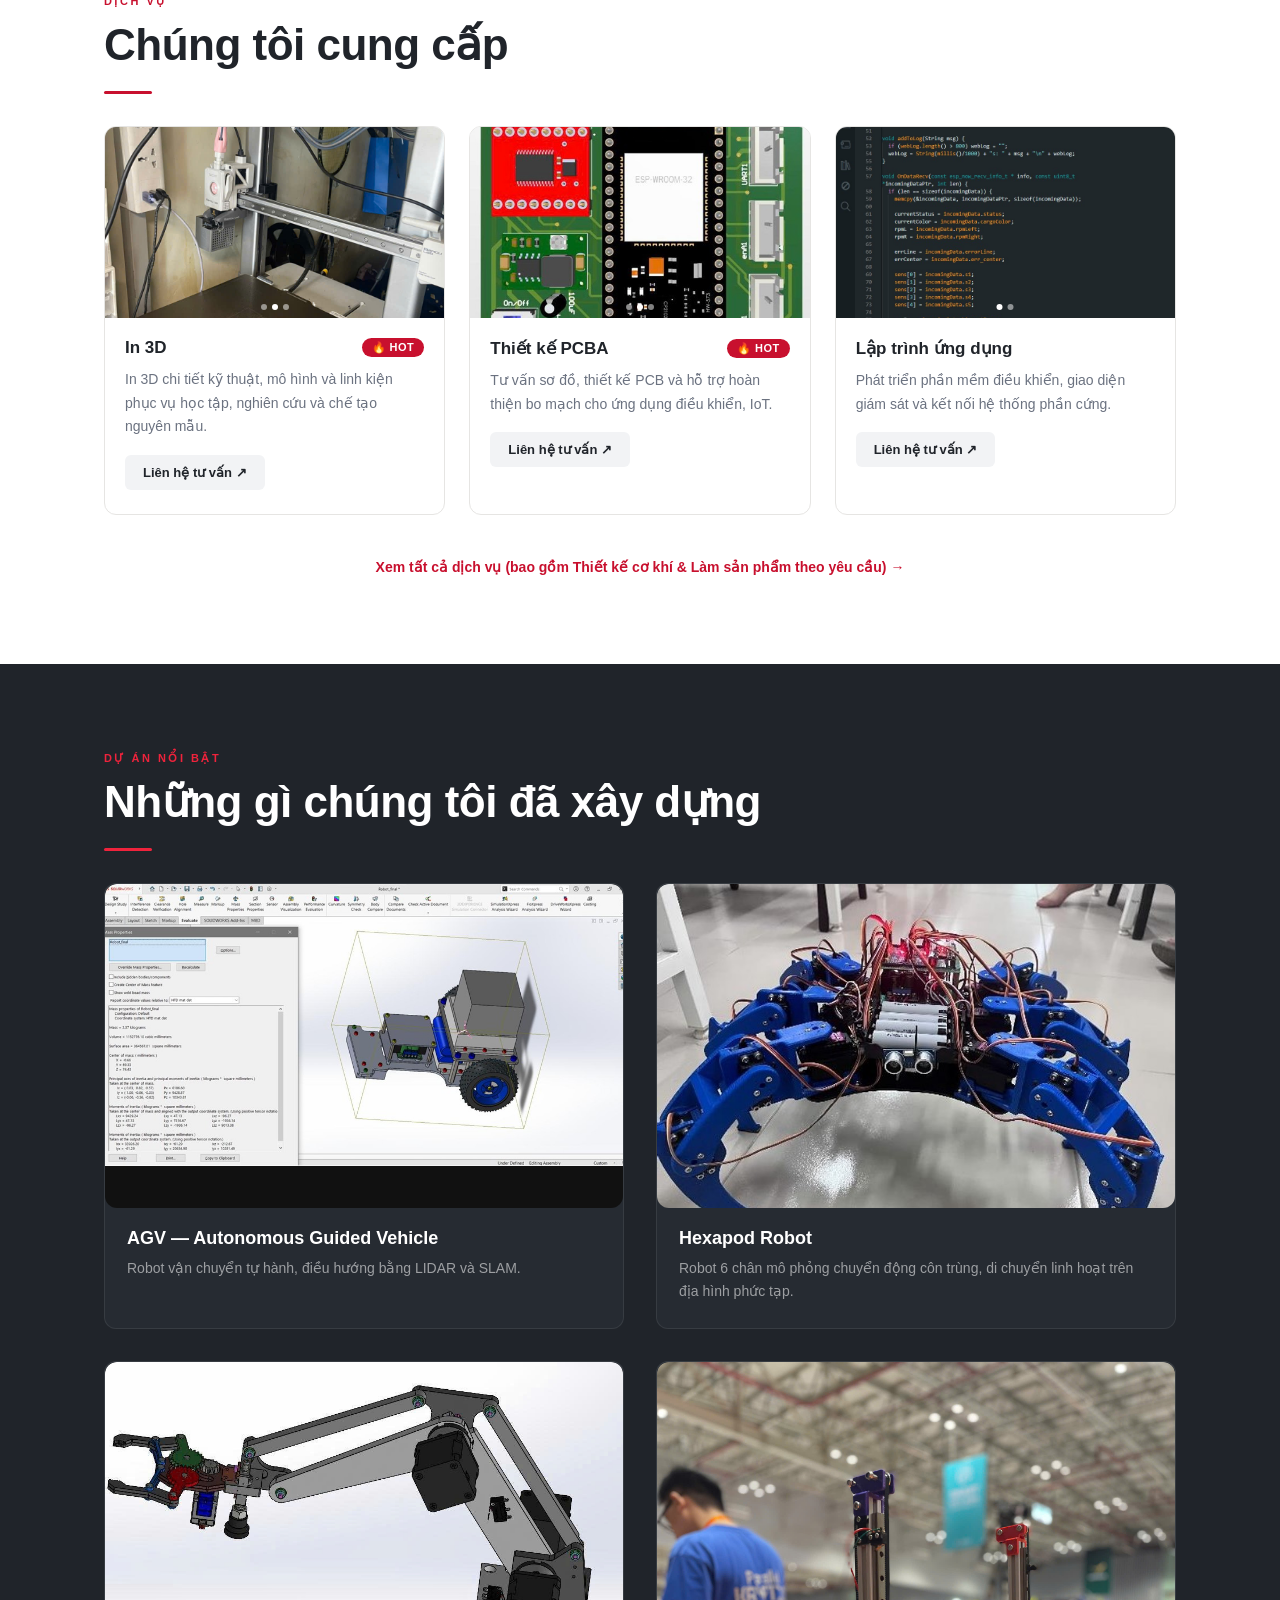
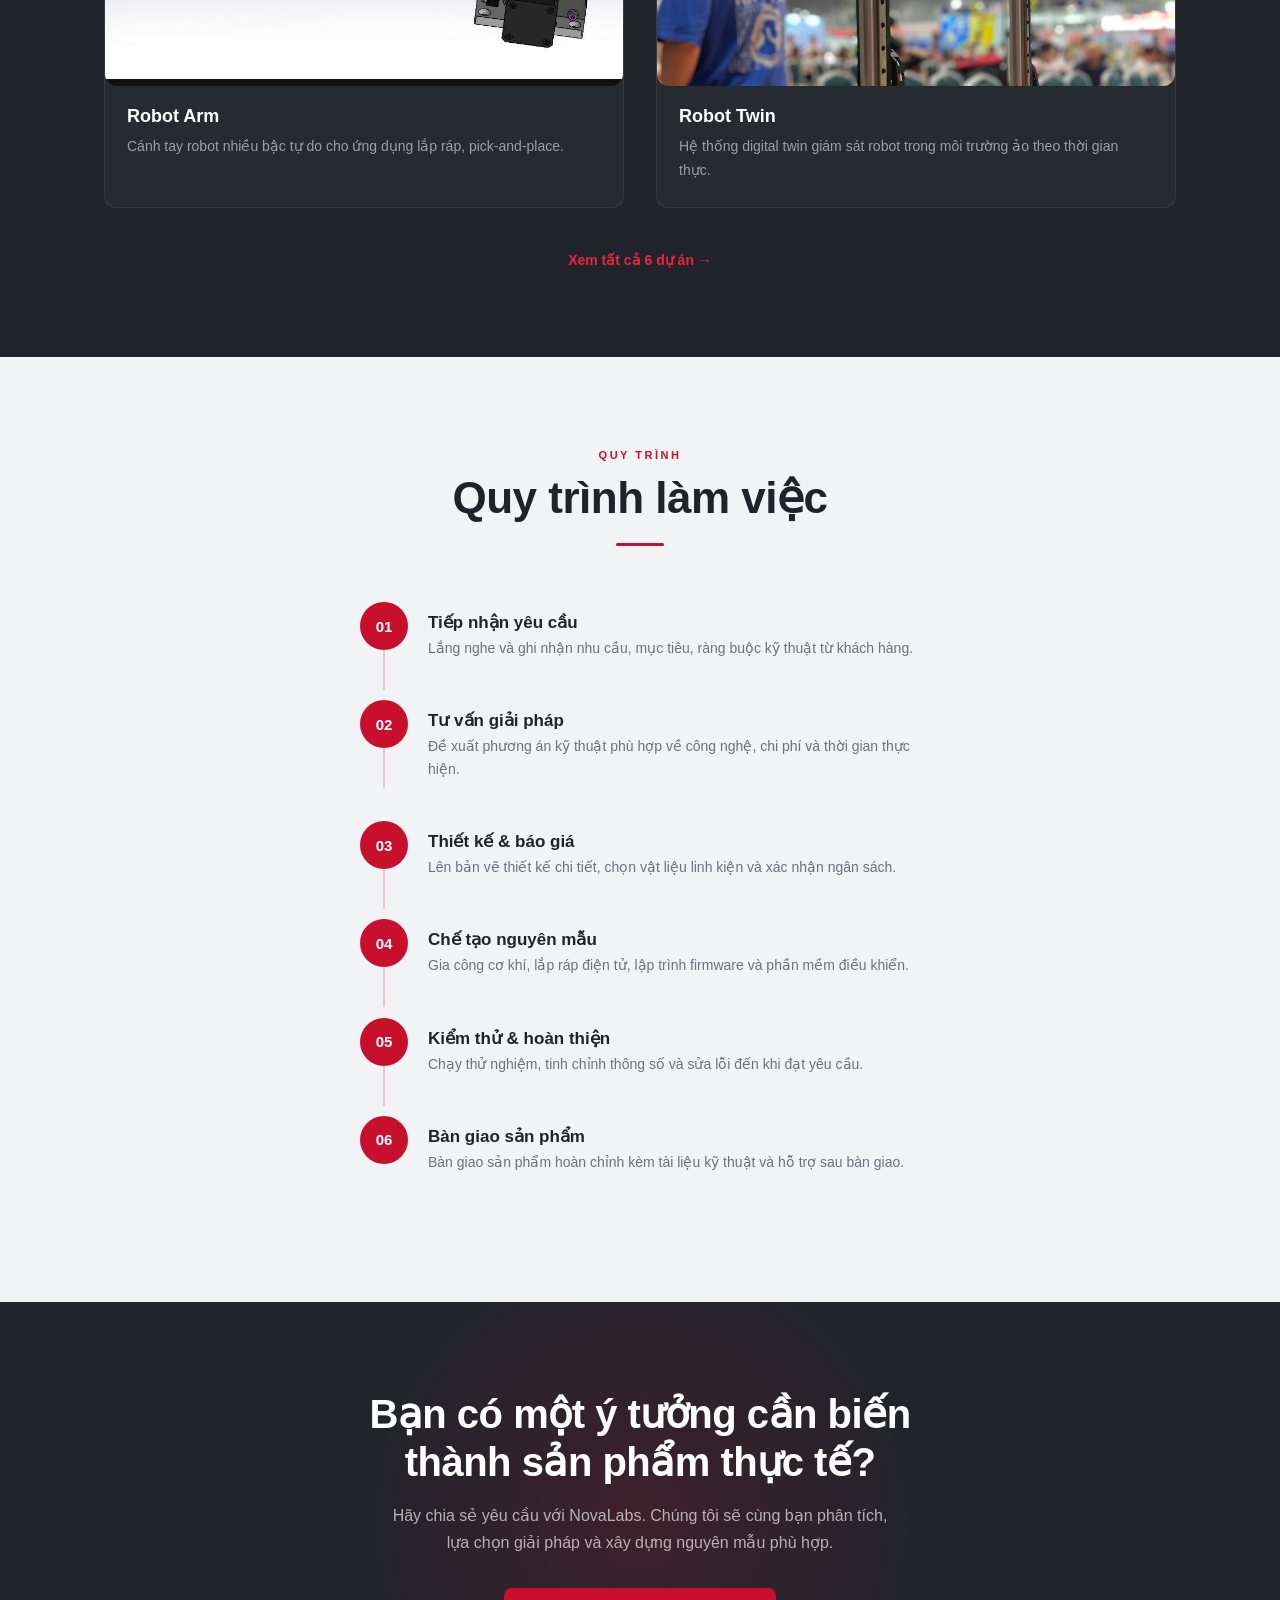
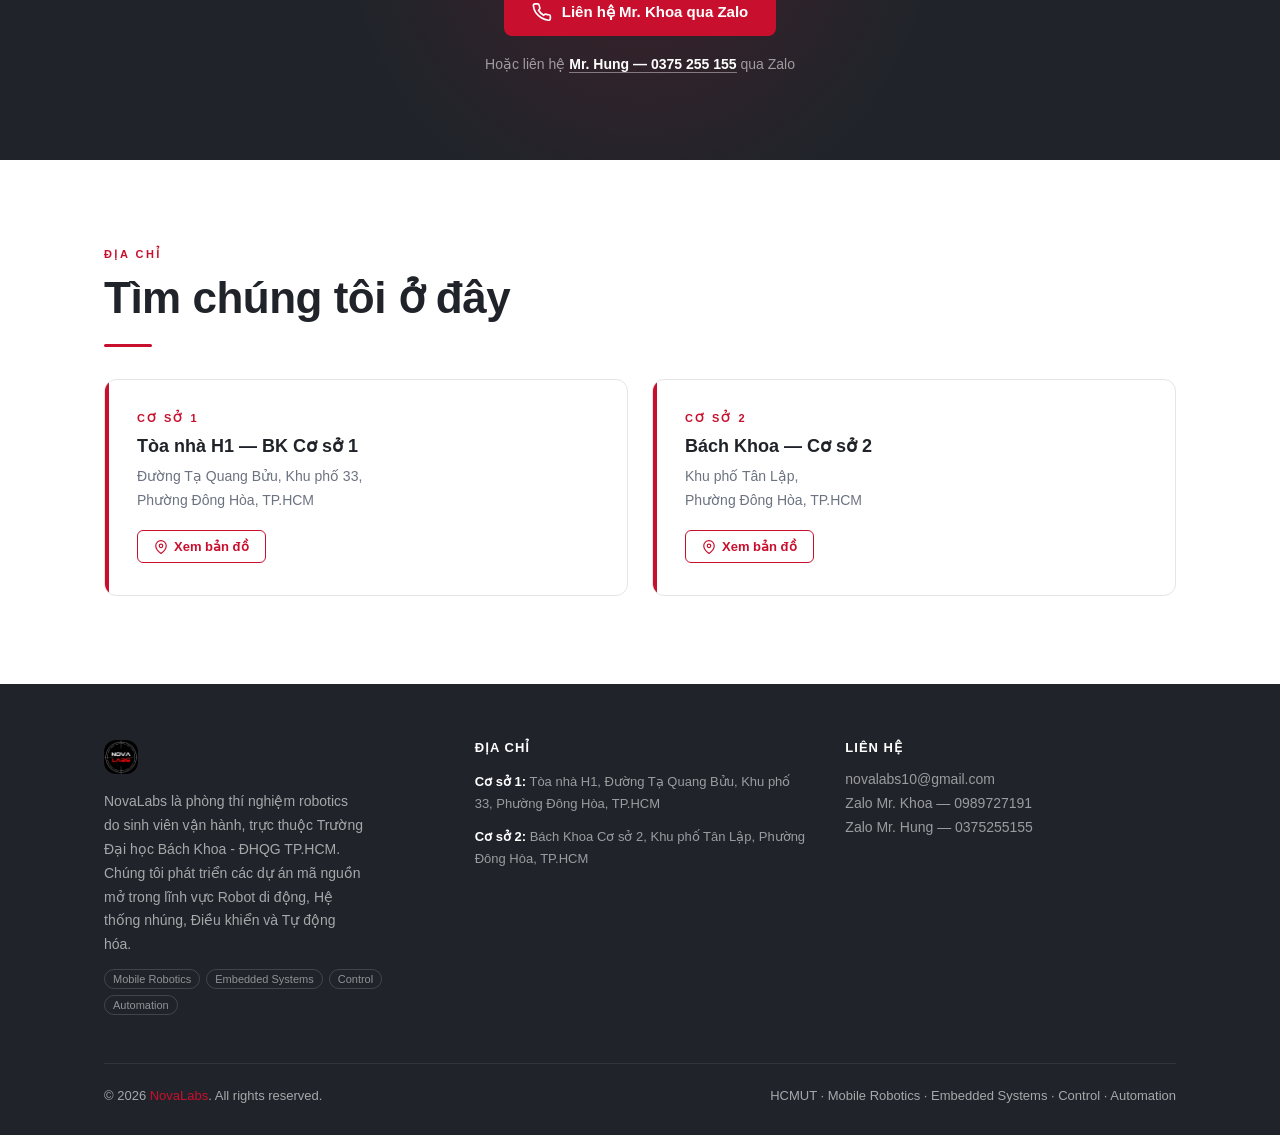
==== commit b95c18be: "Update index.html" ====
--- a/index.html
+++ b/index.html
@@ -5,7 +5,7 @@
 <meta name="viewport" content="width=device-width, initial-scale=1.0">
 <title>NovaLabs — HCMUT High-tech Research Lab</title>
 <link rel="stylesheet" href="css/style.css">
-</head>F
+</head>
 <body data-page="home">
 
 <div id="site-header"></div>
